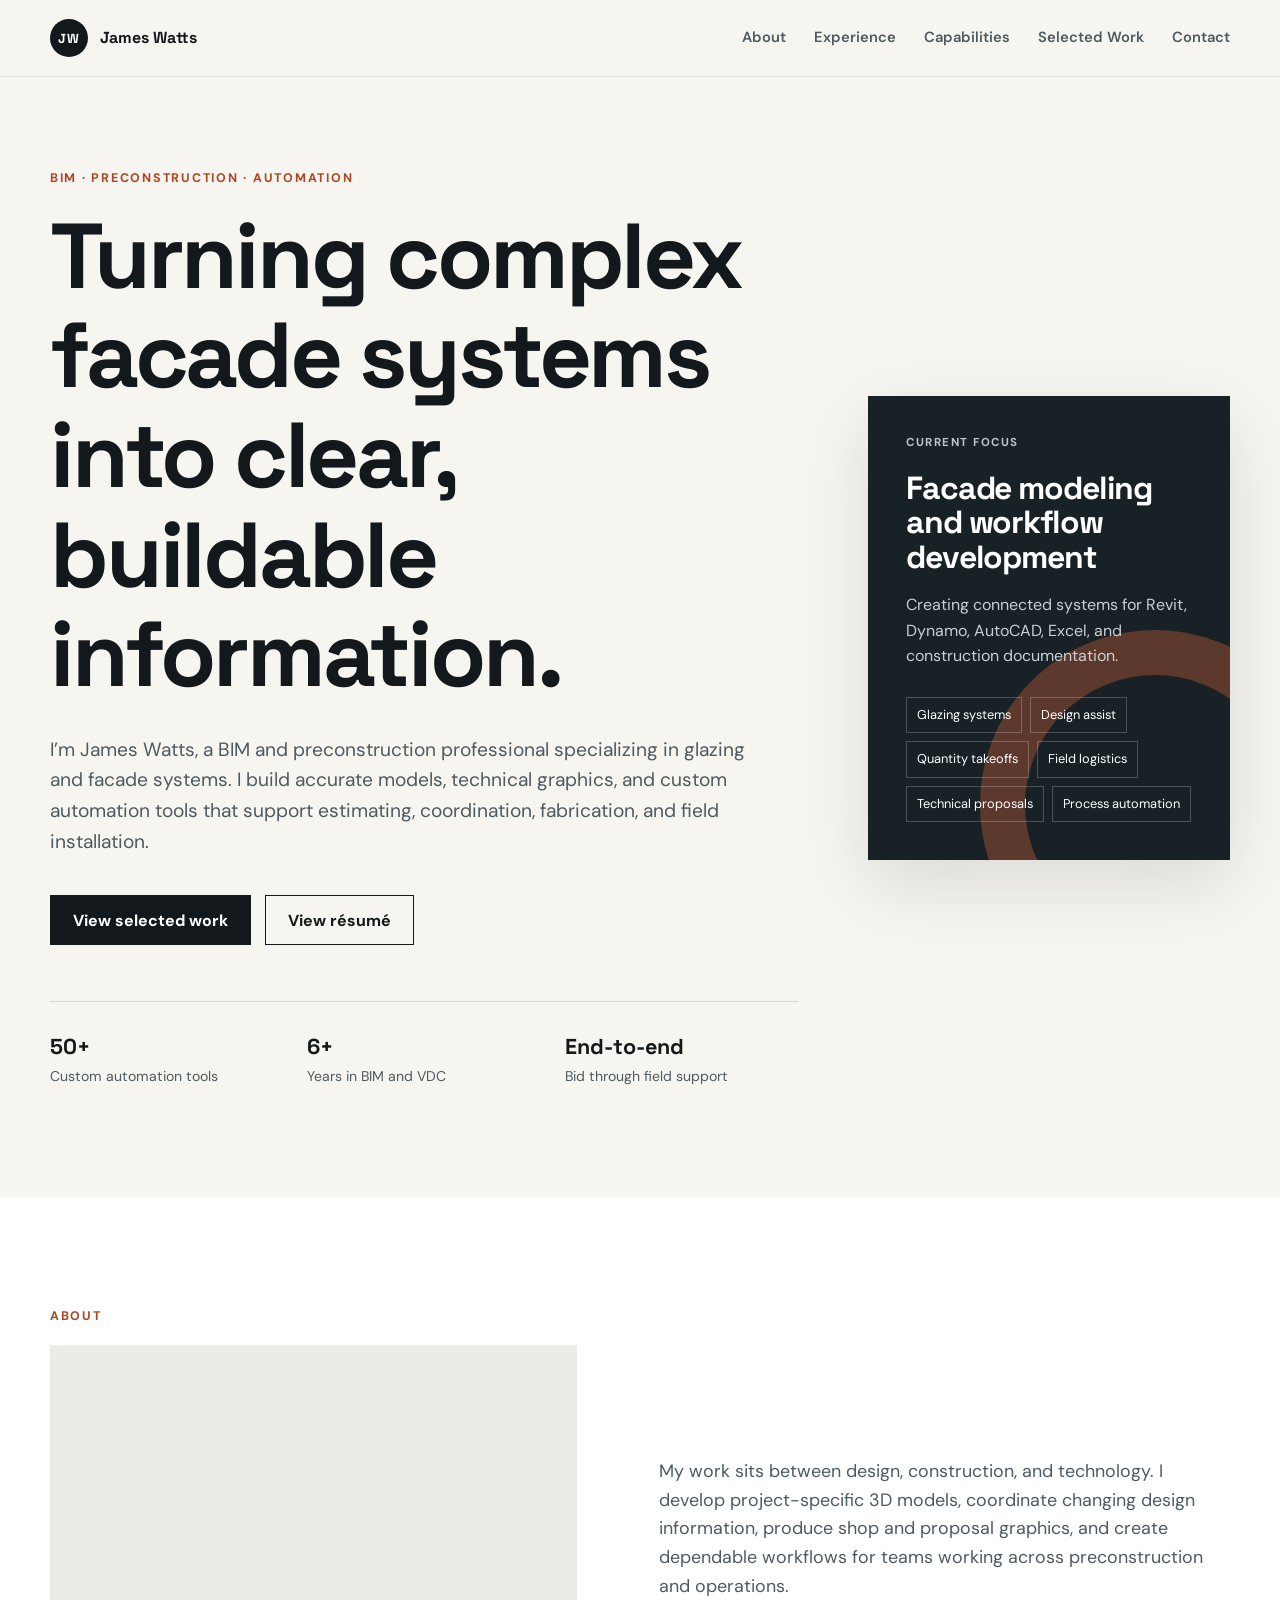
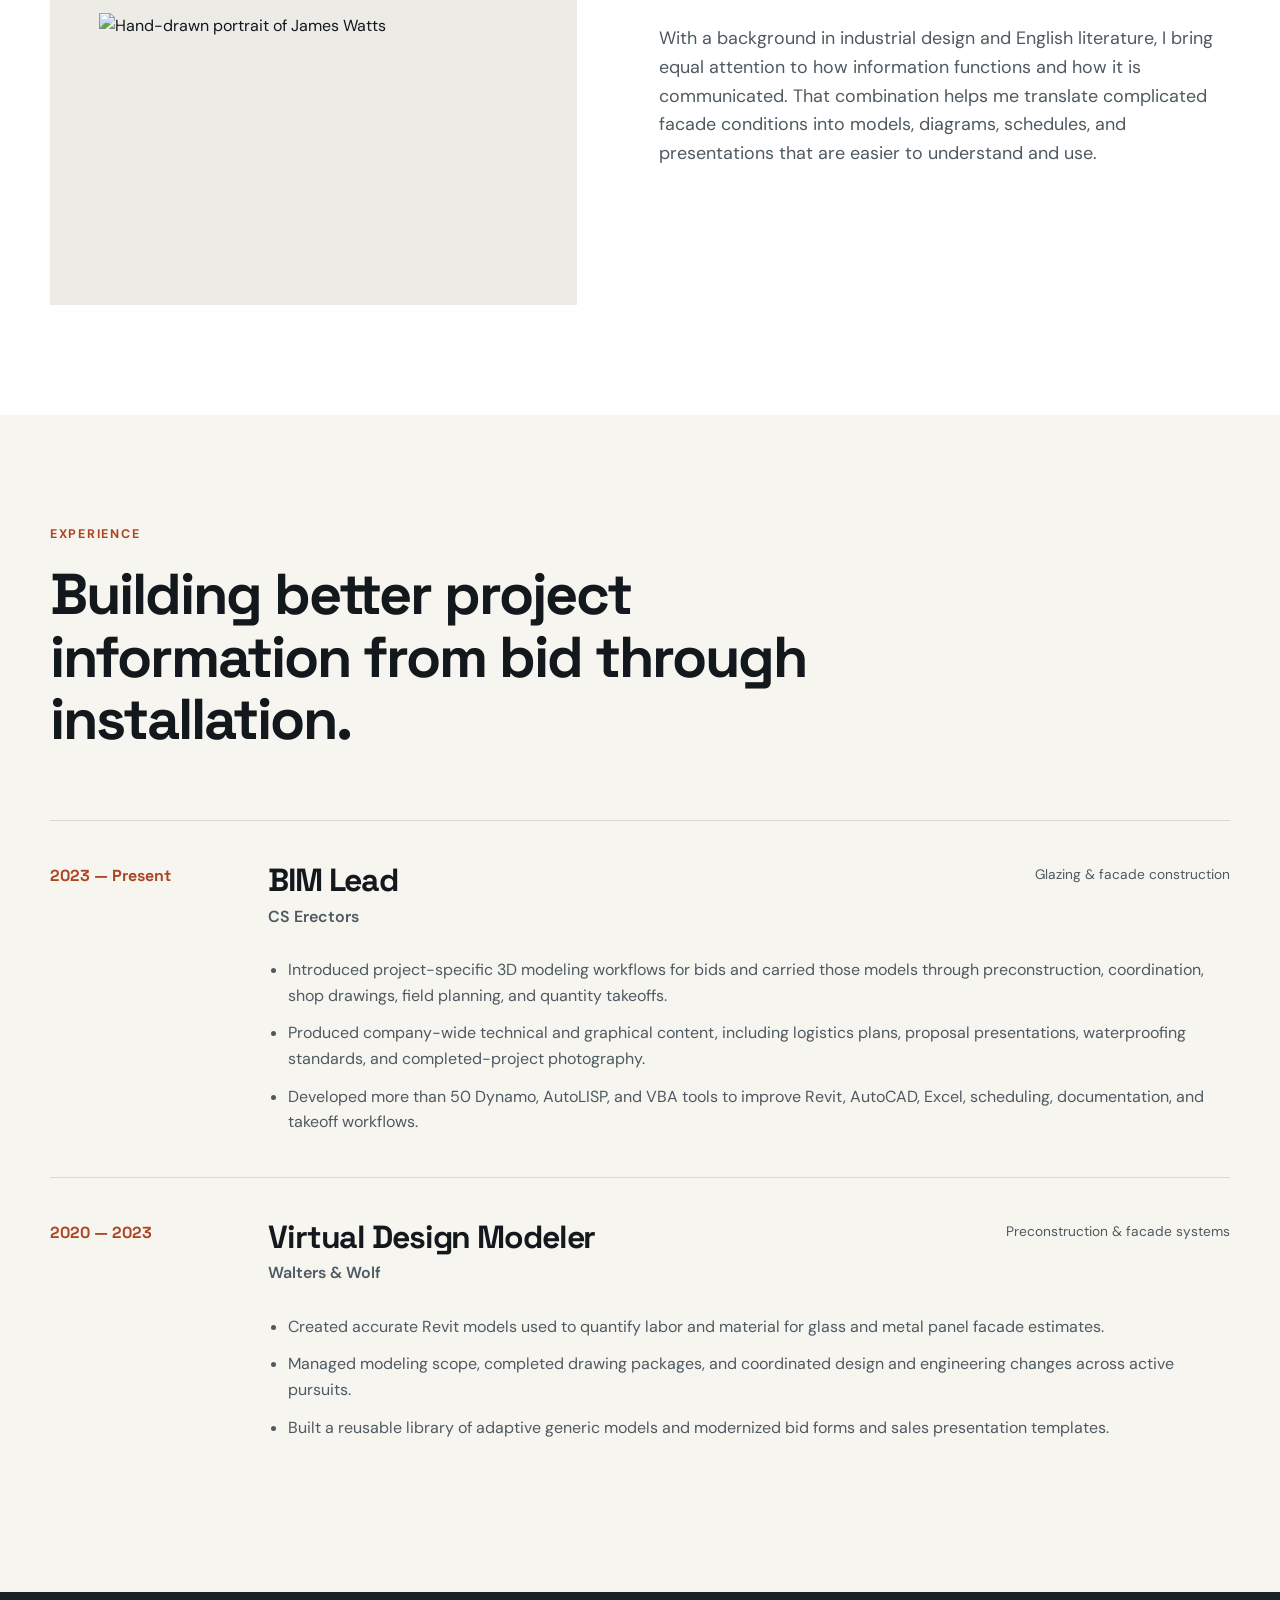
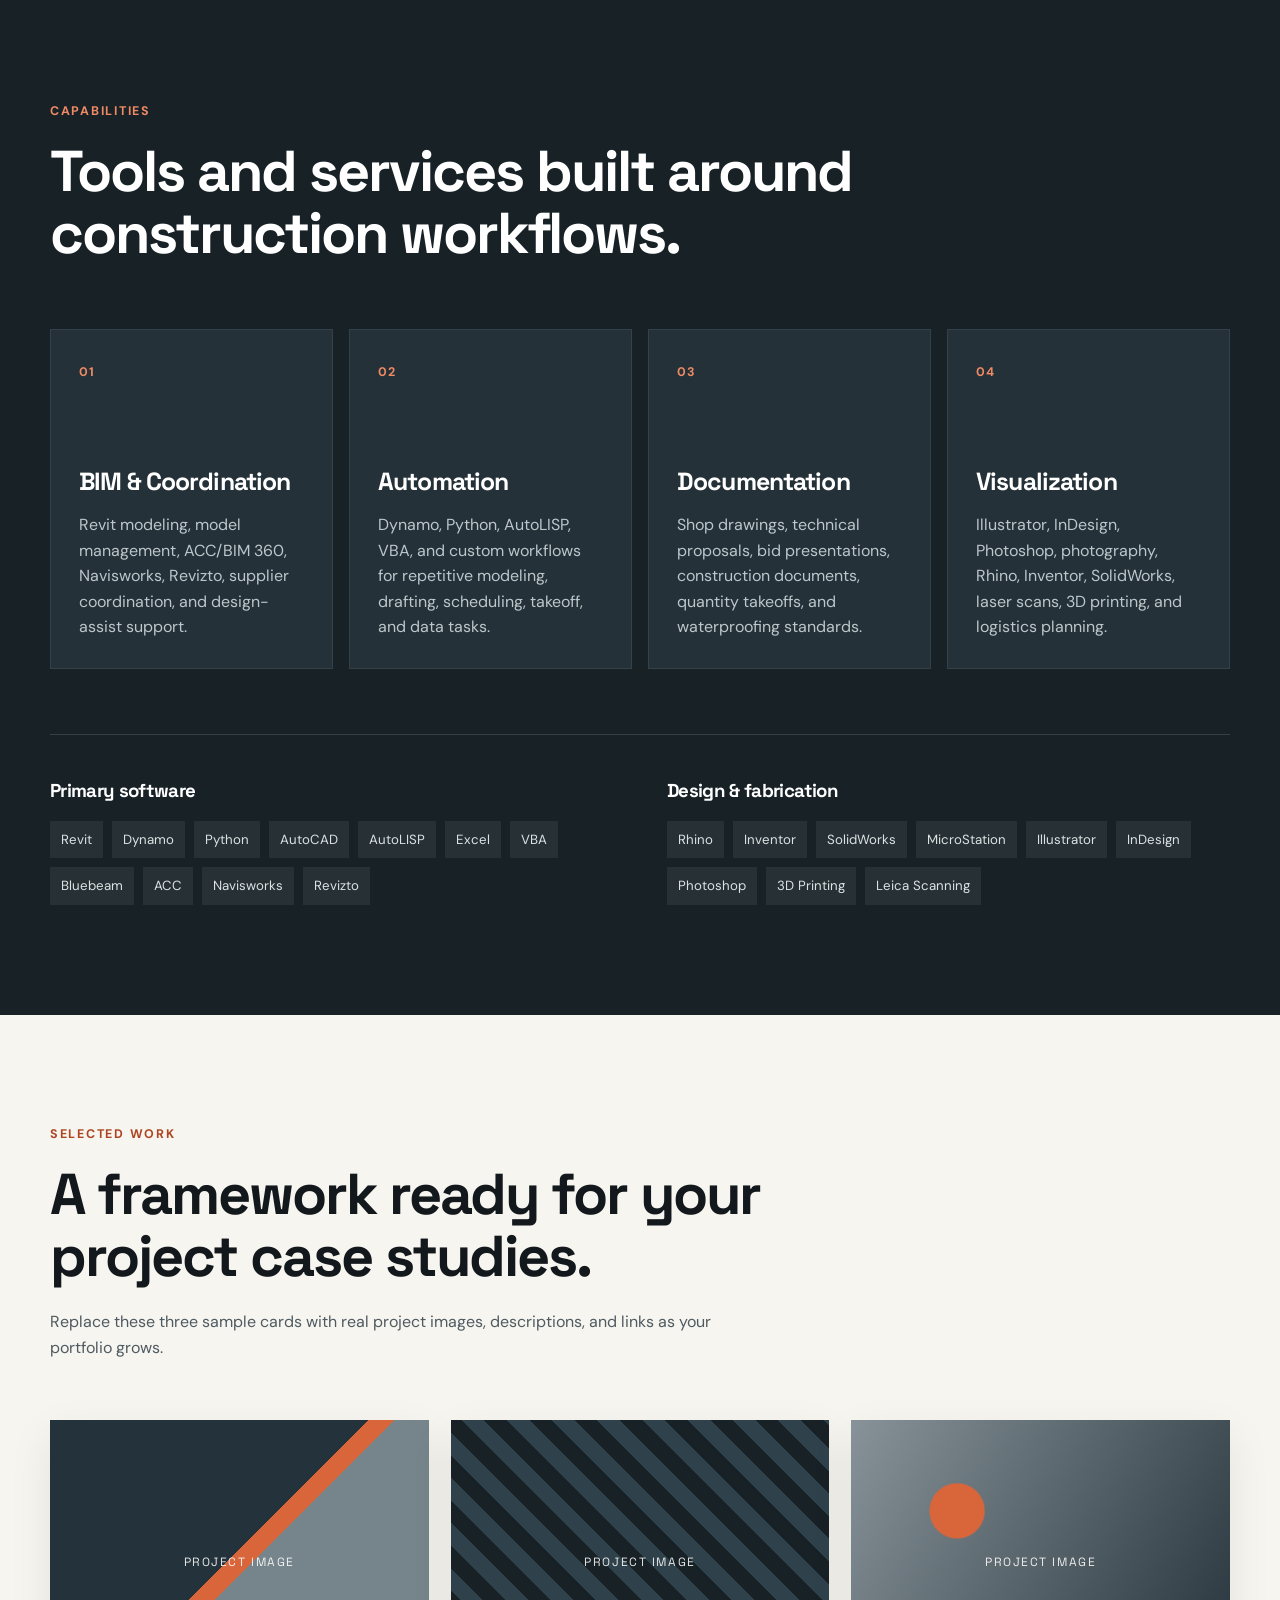
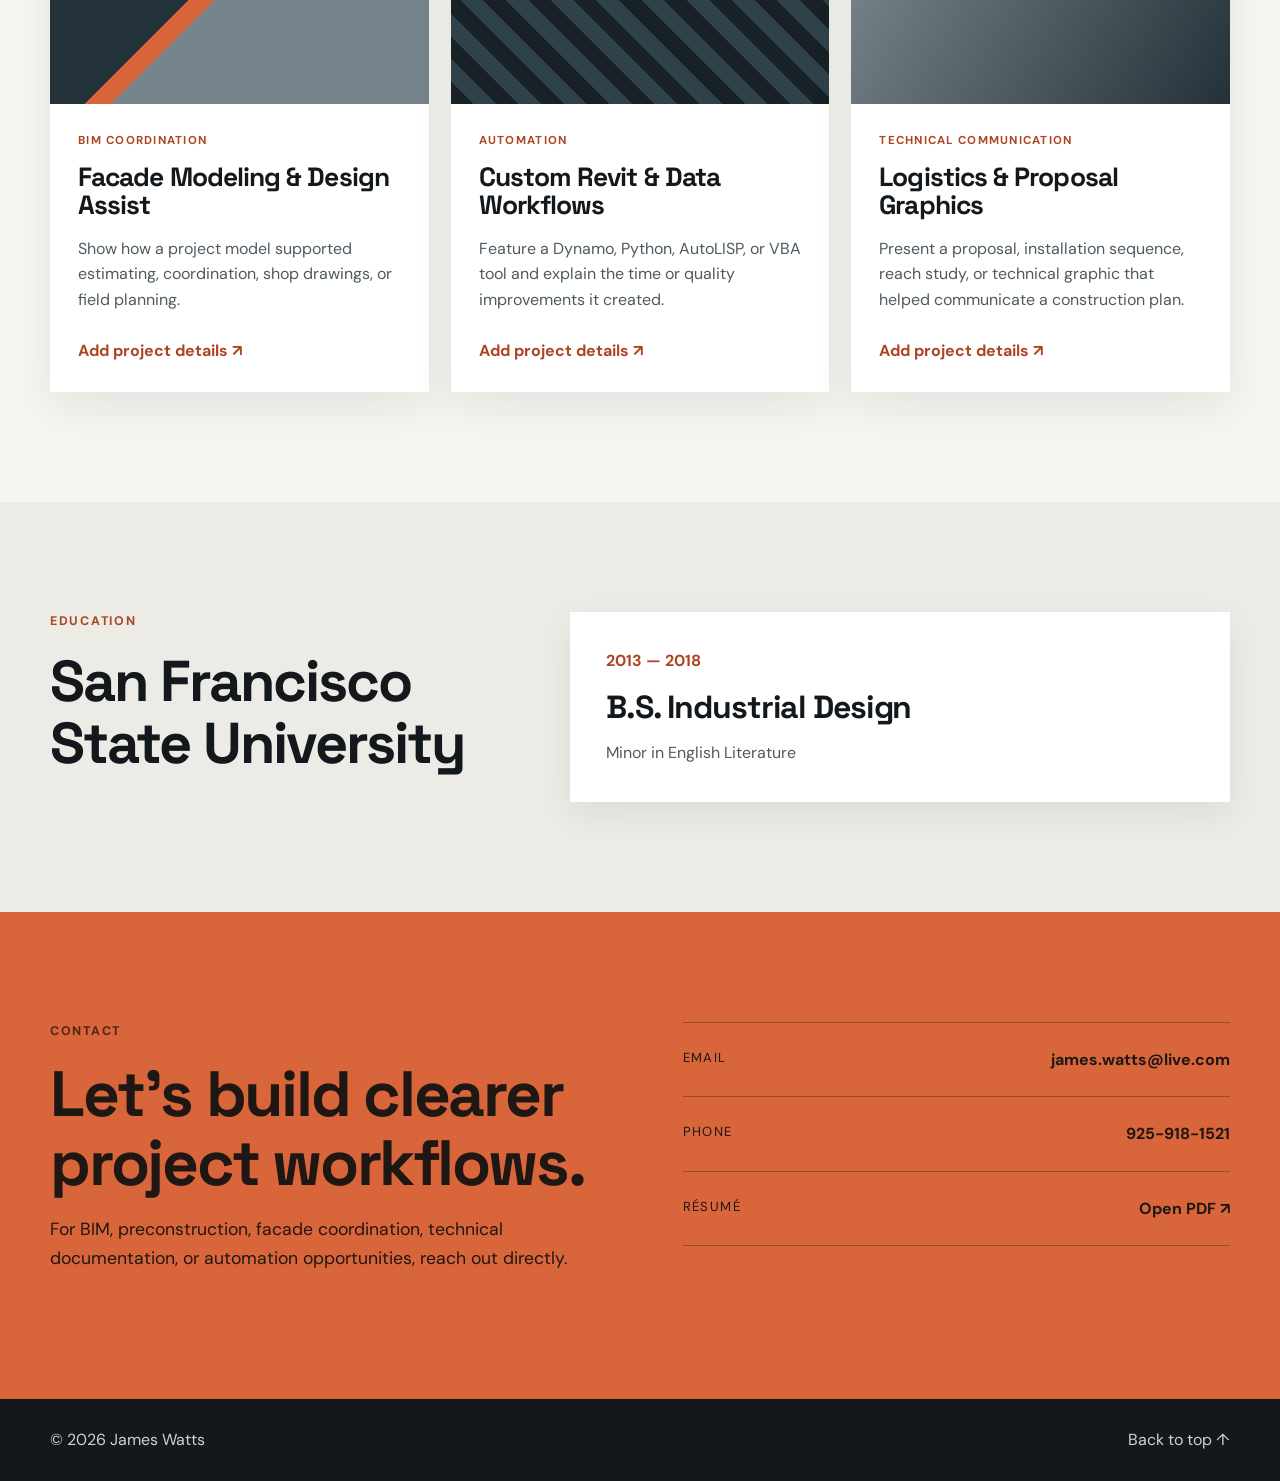
==== index.html @ bd197b10 "Add files via upload" ====
<!DOCTYPE html>
<html lang="en">
<head>
  <meta charset="UTF-8" />
  <meta name="viewport" content="width=device-width, initial-scale=1.0" />
  <meta name="description" content="James Watts — BIM and preconstruction professional specializing in glazing, facade systems, automation, and technical visualization." />
  <title>James Watts | BIM & Preconstruction Portfolio</title>
  <link rel="preconnect" href="https://fonts.googleapis.com" />
  <link rel="preconnect" href="https://fonts.gstatic.com" crossorigin />
  <link href="https://fonts.googleapis.com/css2?family=DM+Sans:wght@400;500;600;700&family=Space+Grotesk:wght@500;600;700&display=swap" rel="stylesheet" />
  <link rel="stylesheet" href="style.css" />
  <script defer src="script.js"></script>
</head>
<body>
  <a class="skip-link" href="#main-content">Skip to content</a>

  <header class="site-header" id="top">
    <div class="container nav-wrap">
      <a class="brand" href="#top" aria-label="James Watts home">
        <span class="brand-mark">JW</span>
        <span>James Watts</span>
      </a>

      <button class="menu-toggle" type="button" aria-label="Open navigation" aria-expanded="false" aria-controls="site-nav">
        <span></span><span></span><span></span>
      </button>

      <nav id="site-nav" class="site-nav" aria-label="Primary navigation">
        <a href="#about">About</a>
        <a href="#experience">Experience</a>
        <a href="#capabilities">Capabilities</a>
        <a href="#work">Selected Work</a>
        <a href="#contact">Contact</a>
      </nav>
    </div>
  </header>

  <main id="main-content">
    <section class="hero section">
      <div class="container hero-grid">
        <div class="hero-copy reveal">
          <p class="eyebrow">BIM · Preconstruction · Automation</p>
          <h1>Turning complex facade systems into clear, buildable information.</h1>
          <p class="hero-intro">
            I’m James Watts, a BIM and preconstruction professional specializing in glazing and facade systems. I build accurate models, technical graphics, and custom automation tools that support estimating, coordination, fabrication, and field installation.
          </p>
          <div class="hero-actions">
            <a class="button button-primary" href="#work">View selected work</a>
            <a class="button button-secondary" href="assets/James-Watts-Resume.pdf" target="_blank" rel="noopener">View résumé</a>
          </div>
          <ul class="hero-meta" aria-label="Professional highlights">
            <li><strong>50+</strong><span>Custom automation tools</span></li>
            <li><strong>6+</strong><span>Years in BIM and VDC</span></li>
            <li><strong>End-to-end</strong><span>Bid through field support</span></li>
          </ul>
        </div>

        <aside class="hero-panel reveal" aria-label="Professional focus">
          <div class="panel-label">Current focus</div>
          <h2>Facade modeling and workflow development</h2>
          <p>Creating connected systems for Revit, Dynamo, AutoCAD, Excel, and construction documentation.</p>
          <div class="focus-list">
            <span>Glazing systems</span>
            <span>Design assist</span>
            <span>Quantity takeoffs</span>
            <span>Field logistics</span>
            <span>Technical proposals</span>
            <span>Process automation</span>
          </div>
        </aside>
      </div>
    </section>

    <section class="section section-muted" id="about">
      <div class="container split-layout about-layout">
        <div class="section-heading about-portrait reveal">
          <p class="eyebrow">About</p>
          <div class="about-photo-shell">
            <img
              class="about-photo"
              src="assets/james photo.png"
              alt="Hand-drawn portrait of James Watts"
            />
          </div>
        </div>
        <div class="prose about-copy reveal">
          <p>
            My work sits between design, construction, and technology. I develop project-specific 3D models, coordinate changing design information, produce shop and proposal graphics, and create dependable workflows for teams working across preconstruction and operations.
          </p>
          <p>
            With a background in industrial design and English literature, I bring equal attention to how information functions and how it is communicated. That combination helps me translate complicated facade conditions into models, diagrams, schedules, and presentations that are easier to understand and use.
          </p>
        </div>
      </div>
    </section>

    <section class="section" id="experience">
      <div class="container">
        <div class="section-heading reveal">
          <p class="eyebrow">Experience</p>
          <h2>Building better project information from bid through installation.</h2>
        </div>

        <div class="timeline">
          <article class="timeline-item reveal">
            <div class="timeline-date">2023 — Present</div>
            <div class="timeline-card">
              <div class="role-heading">
                <div>
                  <h3>BIM Lead</h3>
                  <p>CS Erectors</p>
                </div>
                <span>Glazing & facade construction</span>
              </div>
              <ul>
                <li>Introduced project-specific 3D modeling workflows for bids and carried those models through preconstruction, coordination, shop drawings, field planning, and quantity takeoffs.</li>
                <li>Produced company-wide technical and graphical content, including logistics plans, proposal presentations, waterproofing standards, and completed-project photography.</li>
                <li>Developed more than 50 Dynamo, AutoLISP, and VBA tools to improve Revit, AutoCAD, Excel, scheduling, documentation, and takeoff workflows.</li>
              </ul>
            </div>
          </article>

          <article class="timeline-item reveal">
            <div class="timeline-date">2020 — 2023</div>
            <div class="timeline-card">
              <div class="role-heading">
                <div>
                  <h3>Virtual Design Modeler</h3>
                  <p>Walters & Wolf</p>
                </div>
                <span>Preconstruction & facade systems</span>
              </div>
              <ul>
                <li>Created accurate Revit models used to quantify labor and material for glass and metal panel facade estimates.</li>
                <li>Managed modeling scope, completed drawing packages, and coordinated design and engineering changes across active pursuits.</li>
                <li>Built a reusable library of adaptive generic models and modernized bid forms and sales presentation templates.</li>
              </ul>
            </div>
          </article>
        </div>
      </div>
    </section>

    <section class="section section-dark" id="capabilities">
      <div class="container">
        <div class="section-heading reveal">
          <p class="eyebrow">Capabilities</p>
          <h2>Tools and services built around construction workflows.</h2>
        </div>

        <div class="capability-grid">
          <article class="capability-card reveal">
            <span class="card-number">01</span>
            <h3>BIM & Coordination</h3>
            <p>Revit modeling, model management, ACC/BIM 360, Navisworks, Revizto, supplier coordination, and design-assist support.</p>
          </article>
          <article class="capability-card reveal">
            <span class="card-number">02</span>
            <h3>Automation</h3>
            <p>Dynamo, Python, AutoLISP, VBA, and custom workflows for repetitive modeling, drafting, scheduling, takeoff, and data tasks.</p>
          </article>
          <article class="capability-card reveal">
            <span class="card-number">03</span>
            <h3>Documentation</h3>
            <p>Shop drawings, technical proposals, bid presentations, construction documents, quantity takeoffs, and waterproofing standards.</p>
          </article>
          <article class="capability-card reveal">
            <span class="card-number">04</span>
            <h3>Visualization</h3>
            <p>Illustrator, InDesign, Photoshop, photography, Rhino, Inventor, SolidWorks, laser scans, 3D printing, and logistics planning.</p>
          </article>
        </div>

        <div class="skills-wrap reveal">
          <div>
            <h3>Primary software</h3>
            <div class="tag-list">
              <span>Revit</span><span>Dynamo</span><span>Python</span><span>AutoCAD</span><span>AutoLISP</span><span>Excel</span><span>VBA</span><span>Bluebeam</span><span>ACC</span><span>Navisworks</span><span>Revizto</span>
            </div>
          </div>
          <div>
            <h3>Design & fabrication</h3>
            <div class="tag-list">
              <span>Rhino</span><span>Inventor</span><span>SolidWorks</span><span>MicroStation</span><span>Illustrator</span><span>InDesign</span><span>Photoshop</span><span>3D Printing</span><span>Leica Scanning</span>
            </div>
          </div>
        </div>
      </div>
    </section>

    <section class="section" id="work">
      <div class="container">
        <div class="section-heading reveal">
          <p class="eyebrow">Selected work</p>
          <h2>A framework ready for your project case studies.</h2>
          <p class="section-note">Replace these three sample cards with real project images, descriptions, and links as your portfolio grows.</p>
        </div>

        <div class="project-grid">
          <article class="project-card reveal">
            <div class="project-visual visual-one" role="img" aria-label="Abstract facade coordination graphic">
              <span>Project image</span>
            </div>
            <div class="project-content">
              <p class="project-type">BIM Coordination</p>
              <h3>Facade Modeling & Design Assist</h3>
              <p>Show how a project model supported estimating, coordination, shop drawings, or field planning.</p>
              <a href="#contact">Add project details <span aria-hidden="true">↗</span></a>
            </div>
          </article>

          <article class="project-card reveal">
            <div class="project-visual visual-two" role="img" aria-label="Abstract automation workflow graphic">
              <span>Project image</span>
            </div>
            <div class="project-content">
              <p class="project-type">Automation</p>
              <h3>Custom Revit & Data Workflows</h3>
              <p>Feature a Dynamo, Python, AutoLISP, or VBA tool and explain the time or quality improvements it created.</p>
              <a href="#contact">Add project details <span aria-hidden="true">↗</span></a>
            </div>
          </article>

          <article class="project-card reveal">
            <div class="project-visual visual-three" role="img" aria-label="Abstract technical proposal graphic">
              <span>Project image</span>
            </div>
            <div class="project-content">
              <p class="project-type">Technical Communication</p>
              <h3>Logistics & Proposal Graphics</h3>
              <p>Present a proposal, installation sequence, reach study, or technical graphic that helped communicate a construction plan.</p>
              <a href="#contact">Add project details <span aria-hidden="true">↗</span></a>
            </div>
          </article>
        </div>
      </div>
    </section>

    <section class="section section-muted" id="education">
      <div class="container split-layout">
        <div class="section-heading reveal">
          <p class="eyebrow">Education</p>
          <h2>San Francisco State University</h2>
        </div>
        <div class="education-card reveal">
          <p class="education-years">2013 — 2018</p>
          <h3>B.S. Industrial Design</h3>
          <p>Minor in English Literature</p>
        </div>
      </div>
    </section>

    <section class="section contact-section" id="contact">
      <div class="container contact-grid">
        <div class="reveal">
          <p class="eyebrow">Contact</p>
          <h2>Let’s build clearer project workflows.</h2>
          <p>For BIM, preconstruction, facade coordination, technical documentation, or automation opportunities, reach out directly.</p>
        </div>
        <div class="contact-links reveal">
          <a href="mailto:james.watts@live.com">
            <span>Email</span>
            <strong>james.watts@live.com</strong>
          </a>
          <a href="tel:+19259181521">
            <span>Phone</span>
            <strong>925-918-1521</strong>
          </a>
          <a href="assets/James-Watts-Resume.pdf" target="_blank" rel="noopener">
            <span>Résumé</span>
            <strong>Open PDF ↗</strong>
          </a>
        </div>
      </div>
    </section>
  </main>

  <footer class="site-footer">
    <div class="container footer-wrap">
      <p>© <span id="year"></span> James Watts</p>
      <a href="#top">Back to top ↑</a>
    </div>
  </footer>
</body>
</html>
---- style.css ----
:root {
  --ink: #13181c;
  --ink-soft: #4e5a61;
  --paper: #f7f5f0;
  --white: #ffffff;
  --line: #d8d7d1;
  --accent: #d9653b;
  --accent-dark: #ae4522;
  --dark: #172126;
  --dark-soft: #243138;
  --max-width: 1180px;
  --shadow: 0 24px 70px rgba(19, 24, 28, 0.12);
}

* { box-sizing: border-box; }
html { scroll-behavior: smooth; }
body {
  margin: 0;
  color: var(--ink);
  background: var(--paper);
  font-family: "DM Sans", sans-serif;
  line-height: 1.6;
  -webkit-font-smoothing: antialiased;
}

body.menu-open { overflow: hidden; }
a { color: inherit; }
img { max-width: 100%; display: block; }

.skip-link {
  position: fixed;
  top: 12px;
  left: 12px;
  z-index: 1000;
  transform: translateY(-160%);
  padding: 10px 14px;
  background: var(--ink);
  color: var(--white);
}
.skip-link:focus { transform: translateY(0); }

.container {
  width: min(calc(100% - 40px), var(--max-width));
  margin-inline: auto;
}

.section { padding: 110px 0; }
.section-muted { background: #ecebe6; }
.section-dark { background: var(--dark); color: var(--white); }

.site-header {
  position: sticky;
  top: 0;
  z-index: 100;
  background: rgba(247, 245, 240, 0.88);
  backdrop-filter: blur(16px);
  border-bottom: 1px solid rgba(19, 24, 28, 0.08);
}
.nav-wrap {
  min-height: 76px;
  display: flex;
  align-items: center;
  justify-content: space-between;
  gap: 30px;
}
.brand {
  display: inline-flex;
  align-items: center;
  gap: 12px;
  text-decoration: none;
  font-family: "Space Grotesk", sans-serif;
  font-weight: 700;
}
.brand-mark {
  display: grid;
  place-items: center;
  width: 38px;
  height: 38px;
  border-radius: 50%;
  background: var(--ink);
  color: var(--white);
  font-size: 0.82rem;
  letter-spacing: 0.06em;
}
.site-nav { display: flex; gap: 28px; align-items: center; }
.site-nav a {
  text-decoration: none;
  font-size: 0.92rem;
  font-weight: 600;
  color: var(--ink-soft);
}
.site-nav a:hover, .site-nav a:focus-visible { color: var(--accent-dark); }
.menu-toggle { display: none; }

.hero { padding-top: 92px; }
.hero-grid {
  display: grid;
  grid-template-columns: minmax(0, 1.55fr) minmax(300px, 0.75fr);
  gap: 70px;
  align-items: center;
}
.eyebrow {
  margin: 0 0 18px;
  color: var(--accent-dark);
  text-transform: uppercase;
  letter-spacing: 0.14em;
  font-size: 0.78rem;
  font-weight: 700;
}
h1, h2, h3 {
  font-family: "Space Grotesk", sans-serif;
  line-height: 1.08;
  letter-spacing: -0.035em;
}
h1 {
  max-width: 840px;
  margin: 0;
  font-size: clamp(3.2rem, 7.2vw, 7.2rem);
}
.hero-intro {
  max-width: 730px;
  margin: 30px 0 0;
  color: var(--ink-soft);
  font-size: clamp(1.05rem, 1.5vw, 1.28rem);
}
.hero-actions { display: flex; flex-wrap: wrap; gap: 14px; margin-top: 38px; }
.button {
  display: inline-flex;
  justify-content: center;
  align-items: center;
  min-height: 50px;
  padding: 0 22px;
  border: 1px solid var(--ink);
  text-decoration: none;
  font-weight: 700;
  transition: transform 180ms ease, background 180ms ease, color 180ms ease;
}
.button:hover { transform: translateY(-2px); }
.button-primary { background: var(--ink); color: var(--white); }
.button-secondary { background: transparent; }

.hero-meta {
  display: grid;
  grid-template-columns: repeat(3, 1fr);
  gap: 24px;
  margin: 56px 0 0;
  padding: 28px 0 0;
  border-top: 1px solid var(--line);
  list-style: none;
}
.hero-meta li { display: flex; flex-direction: column; }
.hero-meta strong { font-family: "Space Grotesk", sans-serif; font-size: 1.35rem; }
.hero-meta span { color: var(--ink-soft); font-size: 0.88rem; }

.hero-panel {
  position: relative;
  overflow: hidden;
  padding: 38px;
  background: var(--dark);
  color: var(--white);
  box-shadow: var(--shadow);
}
.hero-panel::after {
  content: "";
  position: absolute;
  width: 260px;
  height: 260px;
  right: -100px;
  bottom: -120px;
  border: 45px solid rgba(217, 101, 59, 0.36);
  border-radius: 50%;
}
.panel-label {
  position: relative;
  z-index: 1;
  color: #bdc5c9;
  text-transform: uppercase;
  letter-spacing: 0.13em;
  font-size: 0.72rem;
  font-weight: 700;
}
.hero-panel h2 { position: relative; z-index: 1; margin: 18px 0; font-size: 2rem; }
.hero-panel p { position: relative; z-index: 1; color: #c9d0d3; }
.focus-list { position: relative; z-index: 1; display: flex; flex-wrap: wrap; gap: 8px; margin-top: 28px; }
.focus-list span { padding: 7px 10px; border: 1px solid rgba(255,255,255,0.22); font-size: 0.8rem; }

.split-layout {
  display: grid;
  grid-template-columns: minmax(260px, 0.8fr) minmax(0, 1.2fr);
  gap: 80px;
}




#about.section-muted {
  background: var(--white);
}
.about-layout {
  grid-template-columns: minmax(320px, 0.96fr) minmax(0, 1.04fr);
  gap: 82px;
  align-items: center;
}
.about-portrait {
  display: flex;
  flex-direction: column;
}
.about-photo-shell {
  display: flex;
  align-items: center;
  justify-content: center;
  min-height: 560px;
  padding: 32px;
  background: #ecebe6;
}
.about-photo {
  width: min(100%, 430px);
  height: auto;
  background: transparent;
}
.about-copy {
  align-self: center;
  margin-top: 36px;
}

.section-heading h2 {
  max-width: 850px;
  margin: 0;
  font-size: clamp(2.35rem, 4.5vw, 4.5rem);
}
.section-note { max-width: 720px; margin: 22px 0 0; color: var(--ink-soft); }
.prose { max-width: 760px; }
.prose p { margin: 0 0 24px; color: var(--ink-soft); font-size: 1.12rem; }

.timeline { margin-top: 70px; }
.timeline-item {
  display: grid;
  grid-template-columns: 180px minmax(0, 1fr);
  gap: 38px;
  padding: 42px 0;
  border-top: 1px solid var(--line);
}
.timeline-date { font-family: "Space Grotesk", sans-serif; font-weight: 700; color: var(--accent-dark); }
.timeline-card h3 { margin: 0; font-size: 2rem; }
.role-heading {
  display: flex;
  align-items: flex-start;
  justify-content: space-between;
  gap: 30px;
}
.role-heading p { margin: 6px 0 0; color: var(--ink-soft); font-weight: 600; }
.role-heading > span { color: var(--ink-soft); font-size: 0.86rem; text-align: right; }
.timeline-card ul { margin: 28px 0 0; padding-left: 20px; color: var(--ink-soft); }
.timeline-card li + li { margin-top: 12px; }

.section-dark .eyebrow { color: #ef8a65; }
.capability-grid {
  display: grid;
  grid-template-columns: repeat(4, 1fr);
  gap: 16px;
  margin-top: 64px;
}
.capability-card {
  min-height: 320px;
  padding: 28px;
  background: var(--dark-soft);
  border: 1px solid rgba(255,255,255,0.08);
}
.card-number { color: #ef8a65; font-size: 0.78rem; font-weight: 700; letter-spacing: 0.12em; }
.capability-card h3 { margin: 86px 0 16px; font-size: 1.55rem; }
.capability-card p { margin: 0; color: #bdc7cb; }
.skills-wrap {
  display: grid;
  grid-template-columns: 1fr 1fr;
  gap: 54px;
  margin-top: 65px;
  padding-top: 46px;
  border-top: 1px solid rgba(255,255,255,0.14);
}
.skills-wrap h3 { margin: 0 0 20px; }
.tag-list { display: flex; flex-wrap: wrap; gap: 9px; }
.tag-list span { padding: 8px 11px; background: rgba(255,255,255,0.07); color: #dce2e4; font-size: 0.83rem; }

.project-grid {
  display: grid;
  grid-template-columns: repeat(3, 1fr);
  gap: 22px;
  margin-top: 60px;
}
.project-card { background: var(--white); box-shadow: 0 16px 42px rgba(19,24,28,0.08); }
.project-visual {
  display: grid;
  place-items: center;
  aspect-ratio: 4 / 3;
  overflow: hidden;
  color: rgba(255,255,255,0.88);
  font-family: "Space Grotesk", sans-serif;
  text-transform: uppercase;
  letter-spacing: 0.13em;
  font-size: 0.75rem;
}
.visual-one { background: linear-gradient(135deg, #24333b 0 48%, #d9653b 48% 52%, #76858b 52%); }
.visual-two { background: repeating-linear-gradient(45deg, #172126 0 16px, #2f414a 16px 32px); }
.visual-three { background: radial-gradient(circle at 28% 32%, #d9653b 0 8%, transparent 8.5%), linear-gradient(120deg, #879399, #243138); }
.project-content { padding: 28px; }
.project-type { margin: 0 0 12px; color: var(--accent-dark); text-transform: uppercase; letter-spacing: 0.11em; font-size: 0.72rem; font-weight: 700; }
.project-content h3 { margin: 0; font-size: 1.65rem; }
.project-content > p:not(.project-type) { color: var(--ink-soft); }
.project-content a { display: inline-block; margin-top: 10px; color: var(--accent-dark); font-weight: 700; text-decoration: none; }

.education-card { padding: 36px; background: var(--white); box-shadow: 0 12px 34px rgba(19,24,28,0.07); }
.education-years { margin-top: 0; color: var(--accent-dark); font-weight: 700; }
.education-card h3 { margin: 0; font-size: 2rem; }
.education-card p:last-child { margin-bottom: 0; color: var(--ink-soft); }

.contact-section { background: var(--accent); color: #1f1714; }
.contact-section .eyebrow { color: #512517; }
.contact-grid { display: grid; grid-template-columns: 1fr 1fr; gap: 85px; align-items: start; }
.contact-grid h2 { margin: 0; font-size: clamp(2.5rem, 5vw, 5rem); }
.contact-grid > div:first-child > p:last-child { max-width: 560px; font-size: 1.1rem; }
.contact-links { border-top: 1px solid rgba(31,23,20,0.35); }
.contact-links a {
  display: flex;
  justify-content: space-between;
  gap: 30px;
  padding: 24px 0;
  border-bottom: 1px solid rgba(31,23,20,0.35);
  text-decoration: none;
}
.contact-links span { font-size: 0.82rem; text-transform: uppercase; letter-spacing: 0.11em; }
.contact-links strong { text-align: right; }

.site-footer { padding: 28px 0; background: var(--ink); color: #cbd2d5; }
.footer-wrap { display: flex; justify-content: space-between; gap: 30px; }
.footer-wrap p { margin: 0; }
.footer-wrap a { text-decoration: none; }

.reveal { opacity: 0; transform: translateY(24px); transition: opacity 700ms ease, transform 700ms ease; }
.reveal.is-visible { opacity: 1; transform: translateY(0); }

@media (prefers-reduced-motion: reduce) {
  html { scroll-behavior: auto; }
  .reveal { opacity: 1; transform: none; transition: none; }
  .button { transition: none; }
}

@media (max-width: 980px) {
  .section { padding: 84px 0; }
  .hero-grid, .split-layout, .contact-grid { grid-template-columns: 1fr; gap: 50px; }
  .about-layout { align-items: start; }
  .about-photo-shell { min-height: auto; padding: 24px; }
  .about-photo { width: min(100%, 380px); }
  .about-copy { margin-top: 0; }
  .hero-panel { max-width: 650px; }
  .capability-grid { grid-template-columns: 1fr 1fr; }
  .project-grid { grid-template-columns: 1fr 1fr; }
  .timeline-item { grid-template-columns: 135px 1fr; }
}

@media (max-width: 760px) {
  .container { width: min(calc(100% - 28px), var(--max-width)); }
  .menu-toggle {
    display: inline-flex;
    width: 44px;
    height: 44px;
    padding: 10px;
    flex-direction: column;
    justify-content: center;
    gap: 5px;
    border: 0;
    background: transparent;
  }
  .menu-toggle span { width: 100%; height: 2px; background: var(--ink); }
  .site-nav {
    position: fixed;
    inset: 76px 0 auto 0;
    display: none;
    flex-direction: column;
    align-items: flex-start;
    padding: 30px 20px 38px;
    background: var(--paper);
    border-bottom: 1px solid var(--line);
  }
  .site-nav.is-open { display: flex; }
  .site-nav a { font-size: 1.15rem; }
  .hero { padding-top: 65px; }
  h1 { font-size: clamp(3.05rem, 15vw, 5rem); }
  .hero-meta { grid-template-columns: 1fr; }
  .timeline-item { grid-template-columns: 1fr; gap: 14px; }
  .role-heading { flex-direction: column; }
  .role-heading > span { text-align: left; }
  .capability-grid, .skills-wrap, .project-grid { grid-template-columns: 1fr; }
  .capability-card { min-height: 270px; }
  .about-photo-shell { padding: 18px; }
  .about-photo { width: min(100%, 320px); }
  .capability-card h3 { margin-top: 58px; }
  .contact-links a { flex-direction: column; gap: 5px; }
  .contact-links strong { text-align: left; }
  .footer-wrap { flex-direction: column; gap: 8px; }
}
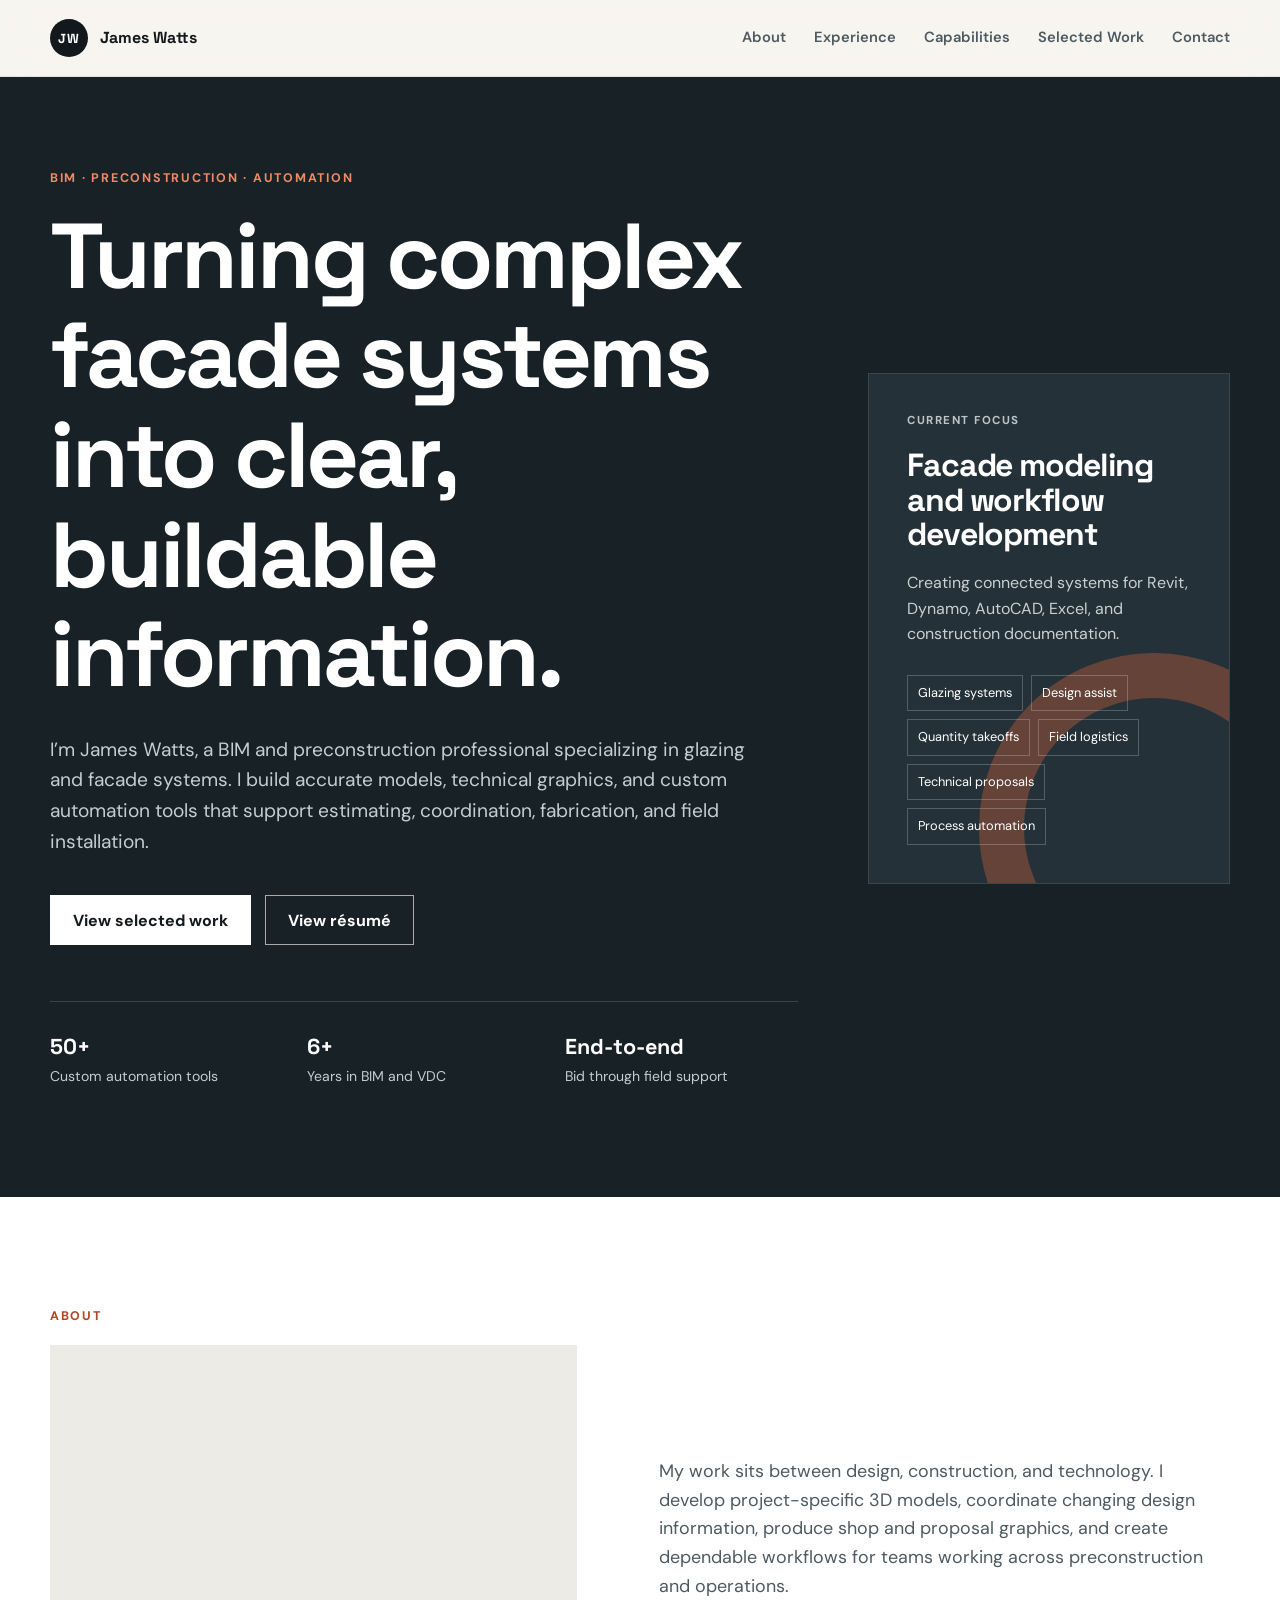
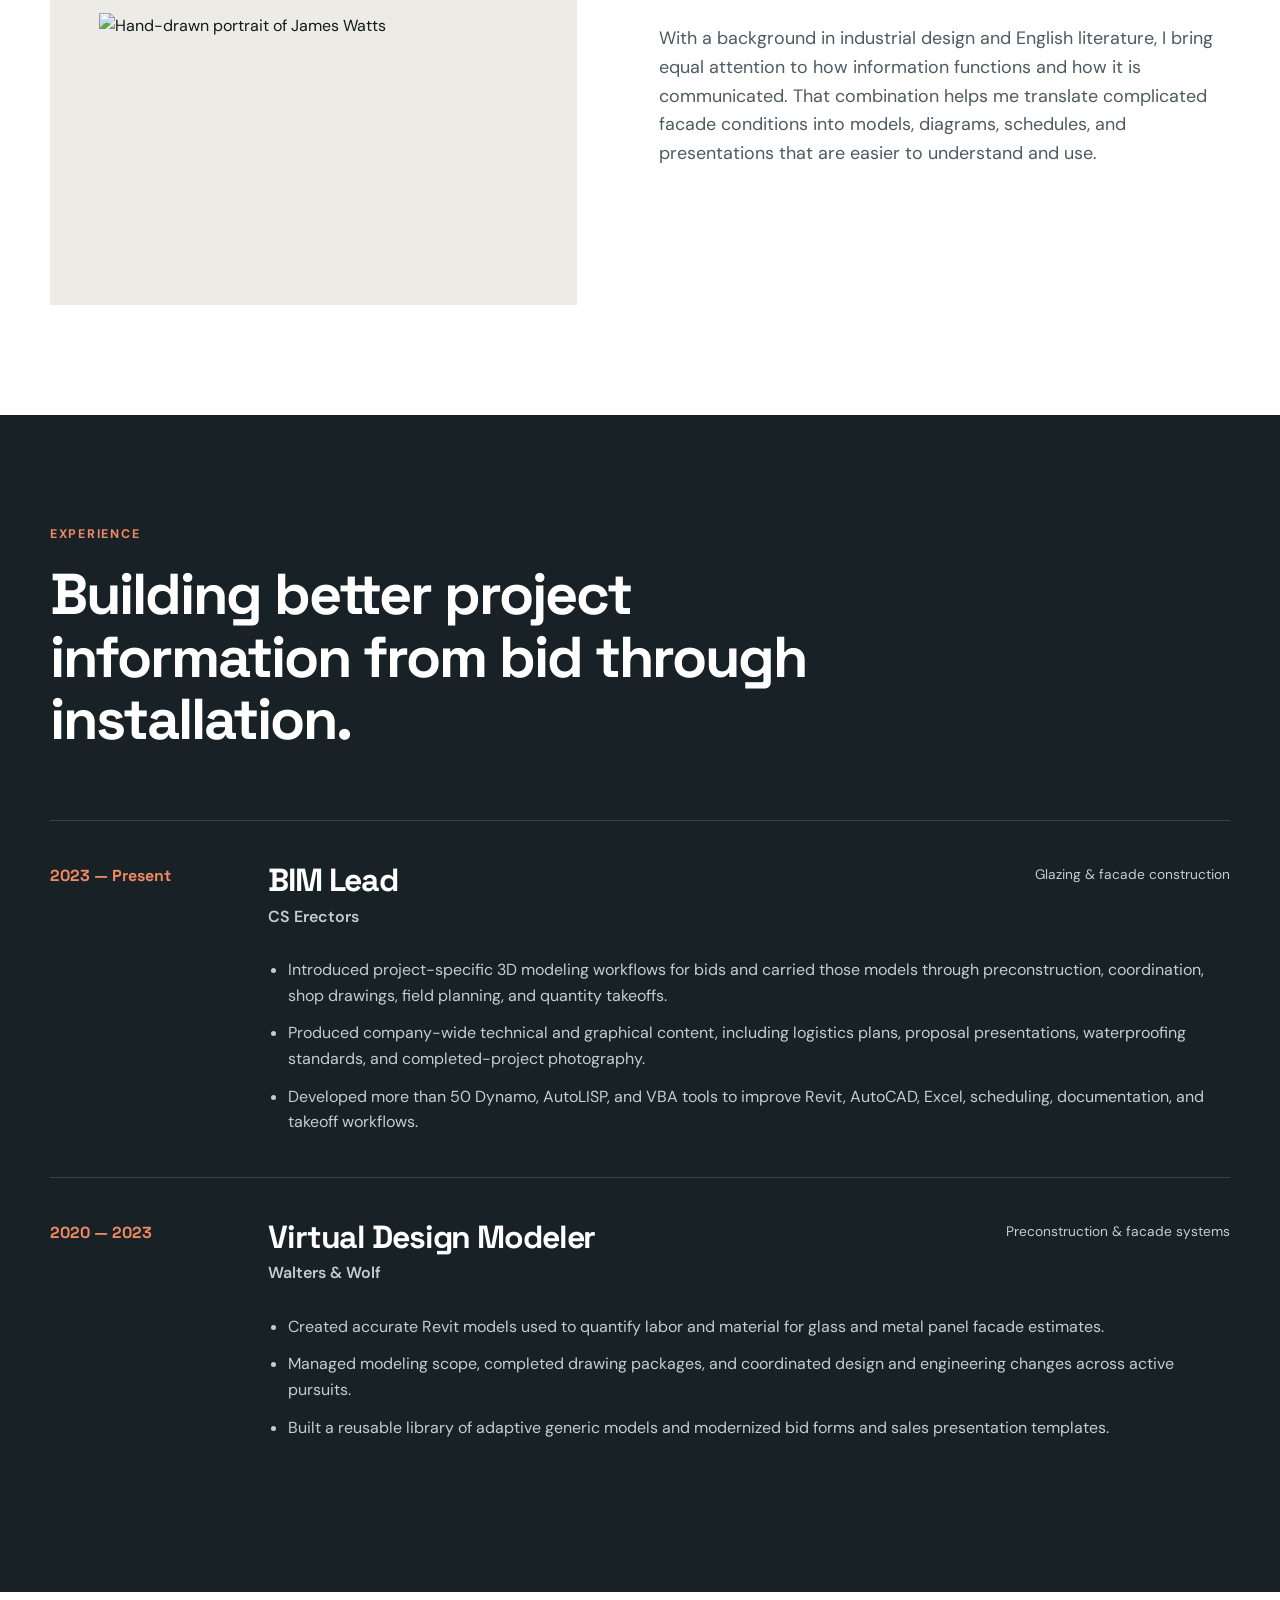
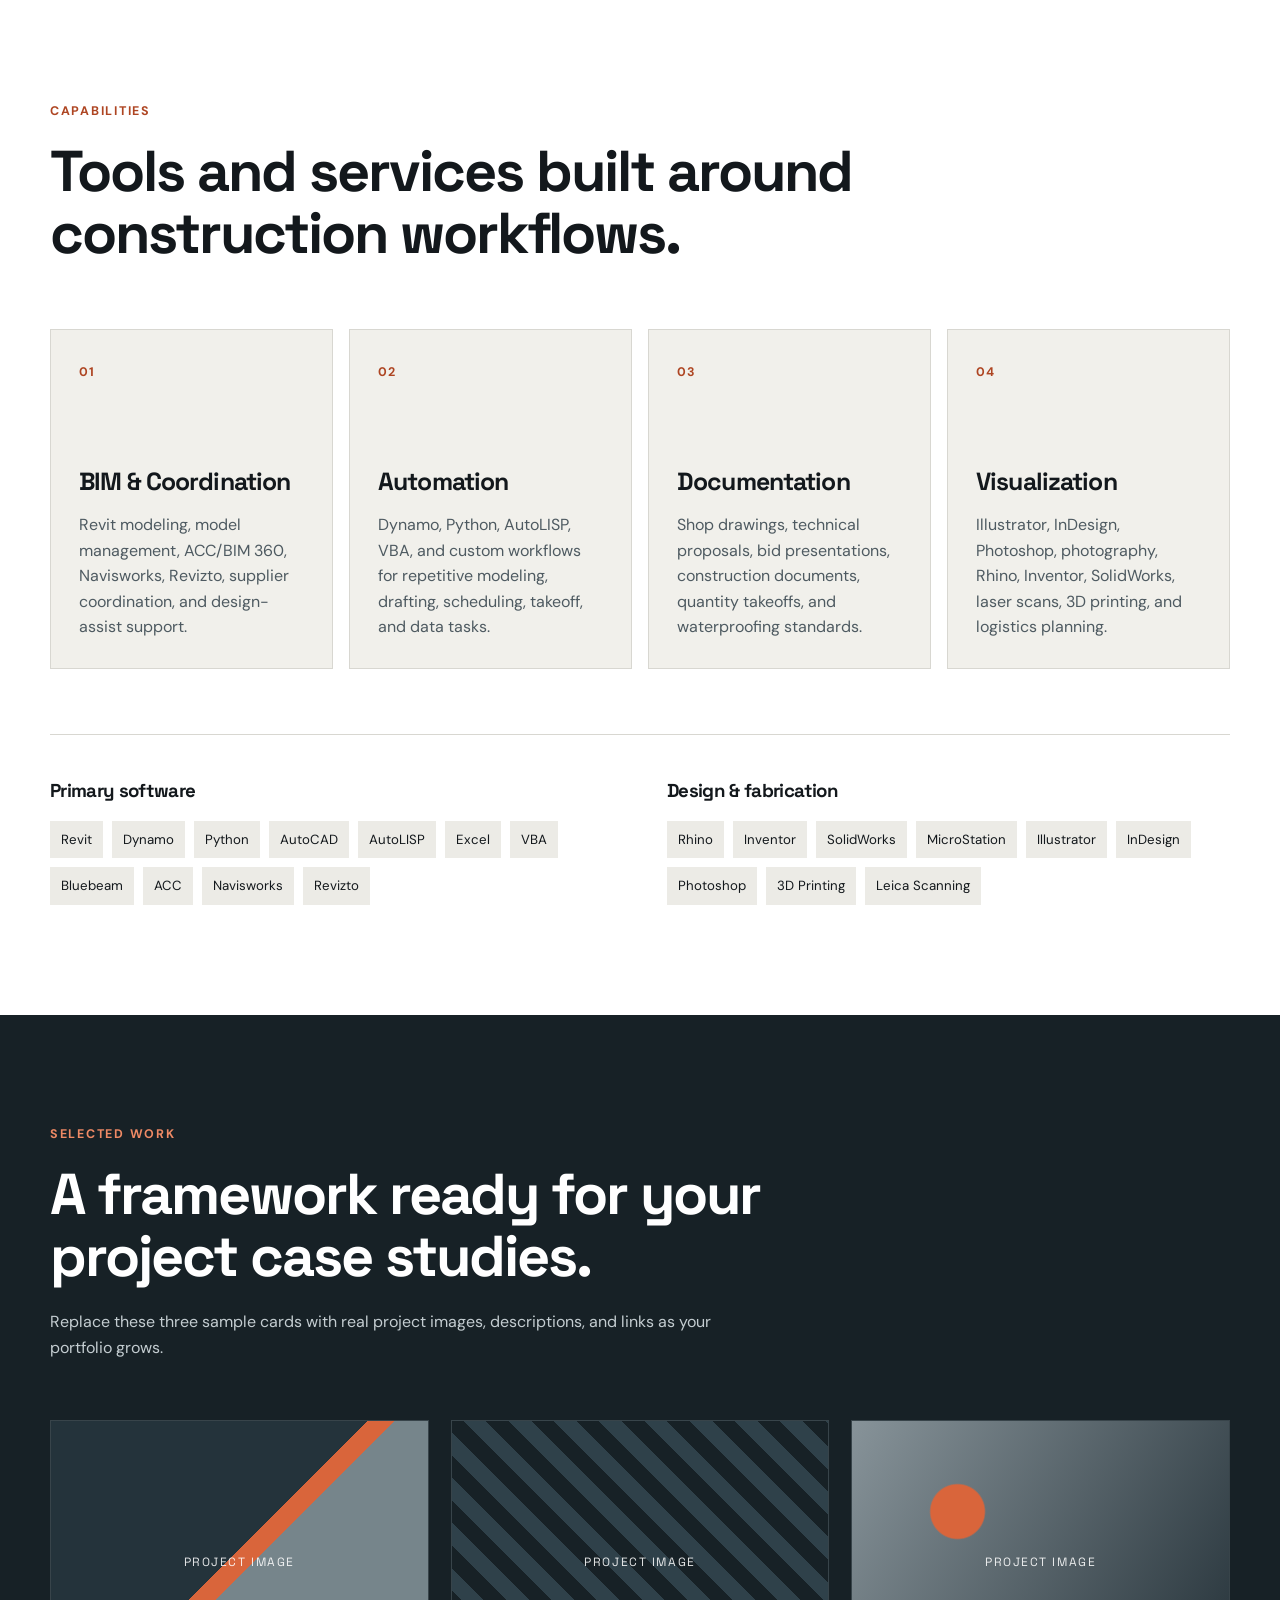
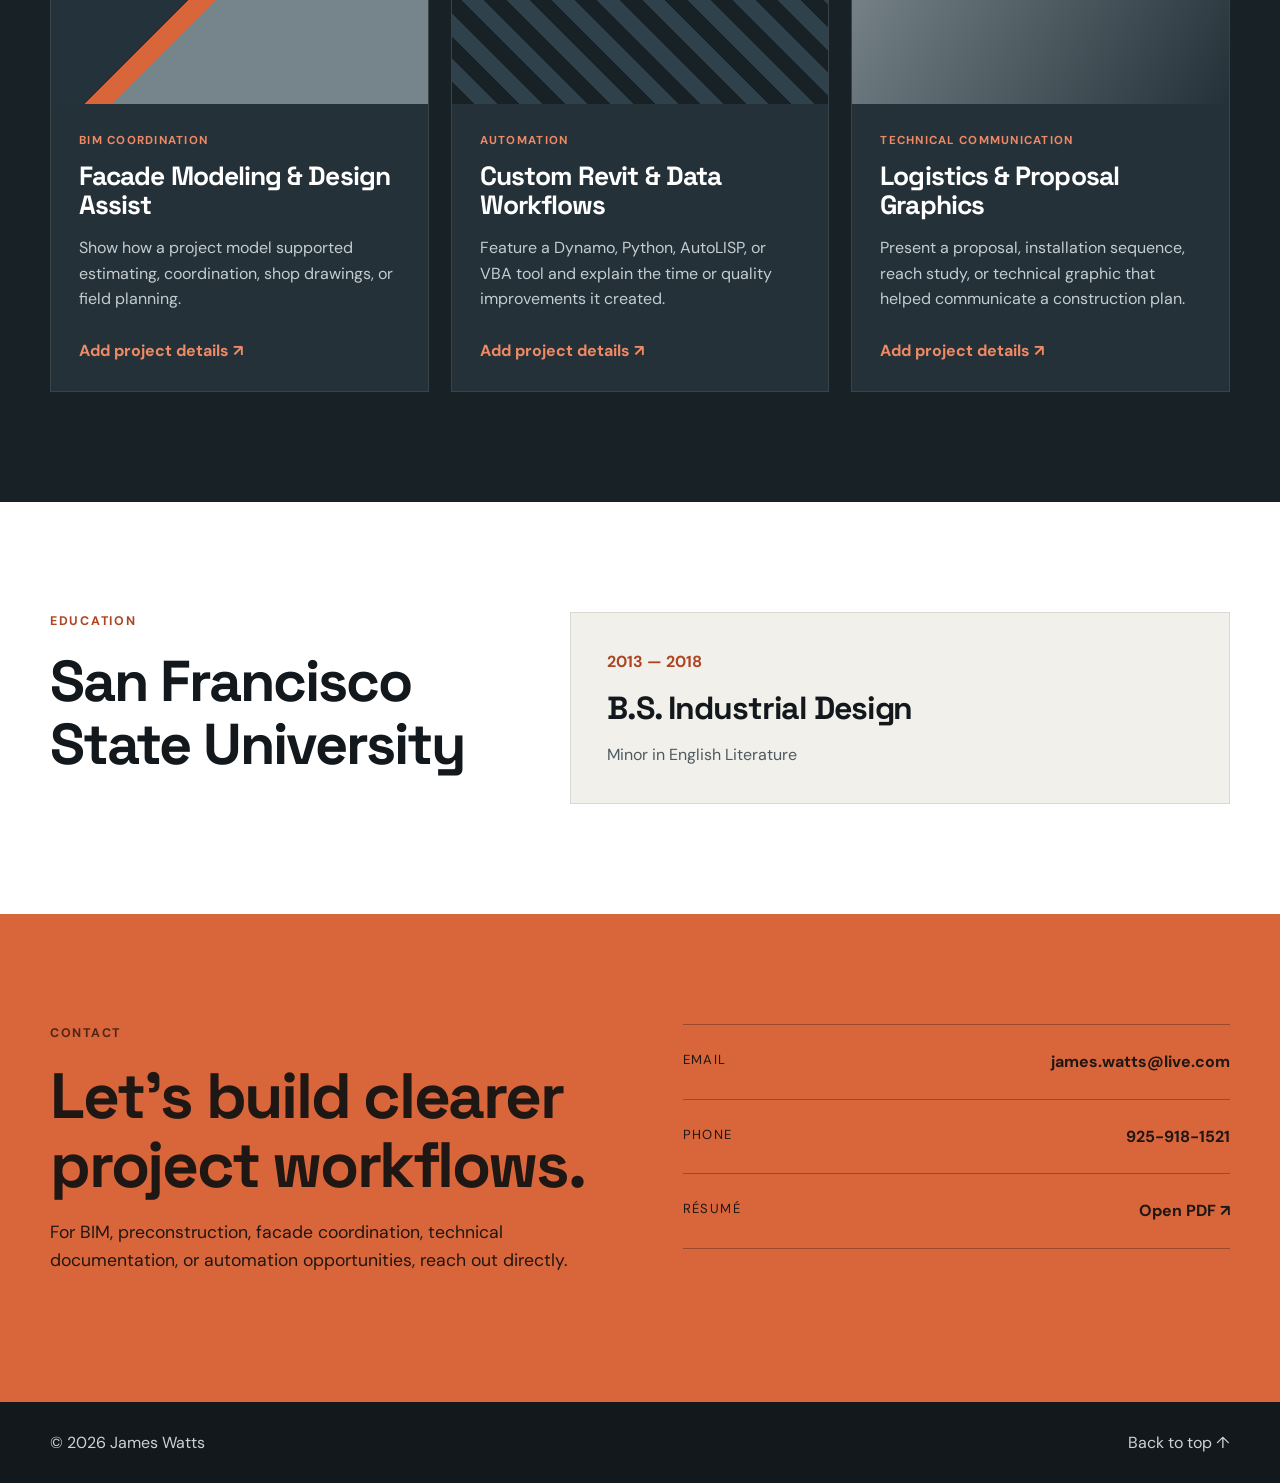
==== commit 2f177e33: "Add files via upload" ====
--- a/index.html
+++ b/index.html
@@ -36,7 +36,7 @@
   </header>
 
   <main id="main-content">
-    <section class="hero section">
+    <section class="hero section section-dark">
       <div class="container hero-grid">
         <div class="hero-copy reveal">
           <p class="eyebrow">BIM · Preconstruction · Automation</p>
@@ -71,7 +71,7 @@
       </div>
     </section>
 
-    <section class="section section-muted" id="about">
+    <section class="section section-light" id="about">
       <div class="container split-layout about-layout">
         <div class="section-heading about-portrait reveal">
           <p class="eyebrow">About</p>
@@ -94,7 +94,7 @@
       </div>
     </section>
 
-    <section class="section" id="experience">
+    <section class="section section-dark" id="experience">
       <div class="container">
         <div class="section-heading reveal">
           <p class="eyebrow">Experience</p>
@@ -141,7 +141,7 @@
       </div>
     </section>
 
-    <section class="section section-dark" id="capabilities">
+    <section class="section section-light" id="capabilities">
       <div class="container">
         <div class="section-heading reveal">
           <p class="eyebrow">Capabilities</p>
@@ -188,7 +188,7 @@
       </div>
     </section>
 
-    <section class="section" id="work">
+    <section class="section section-dark" id="work">
       <div class="container">
         <div class="section-heading reveal">
           <p class="eyebrow">Selected work</p>
@@ -236,7 +236,7 @@
       </div>
     </section>
 
-    <section class="section section-muted" id="education">
+    <section class="section section-light" id="education">
       <div class="container split-layout">
         <div class="section-heading reveal">
           <p class="eyebrow">Education</p>
--- a/style.css
+++ b/style.css
@@ -193,7 +193,7 @@
 
 
 
-#about.section-muted {
+#about.section-light {
   background: var(--white);
 }
 .about-layout {
@@ -337,6 +337,114 @@
 
 .reveal { opacity: 0; transform: translateY(24px); transition: opacity 700ms ease, transform 700ms ease; }
 .reveal.is-visible { opacity: 1; transform: translateY(0); }
+
+
+
+/* Alternating page-section theme */
+.section-light {
+  background: var(--white);
+  color: var(--ink);
+}
+
+.section-dark {
+  background: var(--dark);
+  color: var(--white);
+}
+
+.section-dark h1,
+.section-dark h2,
+.section-dark h3,
+.section-dark strong {
+  color: var(--white);
+}
+
+.section-dark .eyebrow,
+.section-dark .timeline-date,
+.section-dark .project-type,
+.section-dark .card-number {
+  color: #ef8a65;
+}
+
+.section-dark .hero-intro,
+.section-dark .hero-meta span,
+.section-dark .section-note,
+.section-dark .prose p,
+.section-dark .timeline-card ul,
+.section-dark .role-heading p,
+.section-dark .role-heading > span,
+.section-dark .project-content > p:not(.project-type) {
+  color: #c4cdd1;
+}
+
+.section-dark .hero-meta,
+.section-dark .timeline-item {
+  border-color: rgba(255, 255, 255, 0.15);
+}
+
+/* Dark hero */
+.hero.section-dark .button-primary {
+  background: var(--white);
+  border-color: var(--white);
+  color: var(--ink);
+}
+
+.hero.section-dark .button-secondary {
+  border-color: rgba(255, 255, 255, 0.62);
+  color: var(--white);
+}
+
+.hero.section-dark .hero-panel {
+  background: var(--dark-soft);
+  border: 1px solid rgba(255, 255, 255, 0.10);
+  box-shadow: none;
+}
+
+/* White capabilities section */
+#capabilities.section-light .capability-card {
+  background: #f1f0eb;
+  border: 1px solid var(--line);
+  color: var(--ink);
+}
+
+#capabilities.section-light .capability-card p {
+  color: var(--ink-soft);
+}
+
+#capabilities.section-light .skills-wrap {
+  border-color: var(--line);
+}
+
+#capabilities.section-light .tag-list span {
+  background: #ecebe6;
+  color: var(--ink);
+}
+
+#capabilities.section-light .eyebrow,
+#capabilities.section-light .card-number {
+  color: var(--accent-dark);
+}
+
+/* Dark selected-work section */
+#work.section-dark .project-card {
+  background: var(--dark-soft);
+  border: 1px solid rgba(255, 255, 255, 0.09);
+  box-shadow: none;
+}
+
+#work.section-dark .project-content h3 {
+  color: var(--white);
+}
+
+#work.section-dark .project-content a {
+  color: #ef8a65;
+}
+
+/* White education section */
+#education.section-light .education-card {
+  background: #f1f0eb;
+  border: 1px solid var(--line);
+  box-shadow: none;
+}
 
 @media (prefers-reduced-motion: reduce) {
   html { scroll-behavior: auto; }
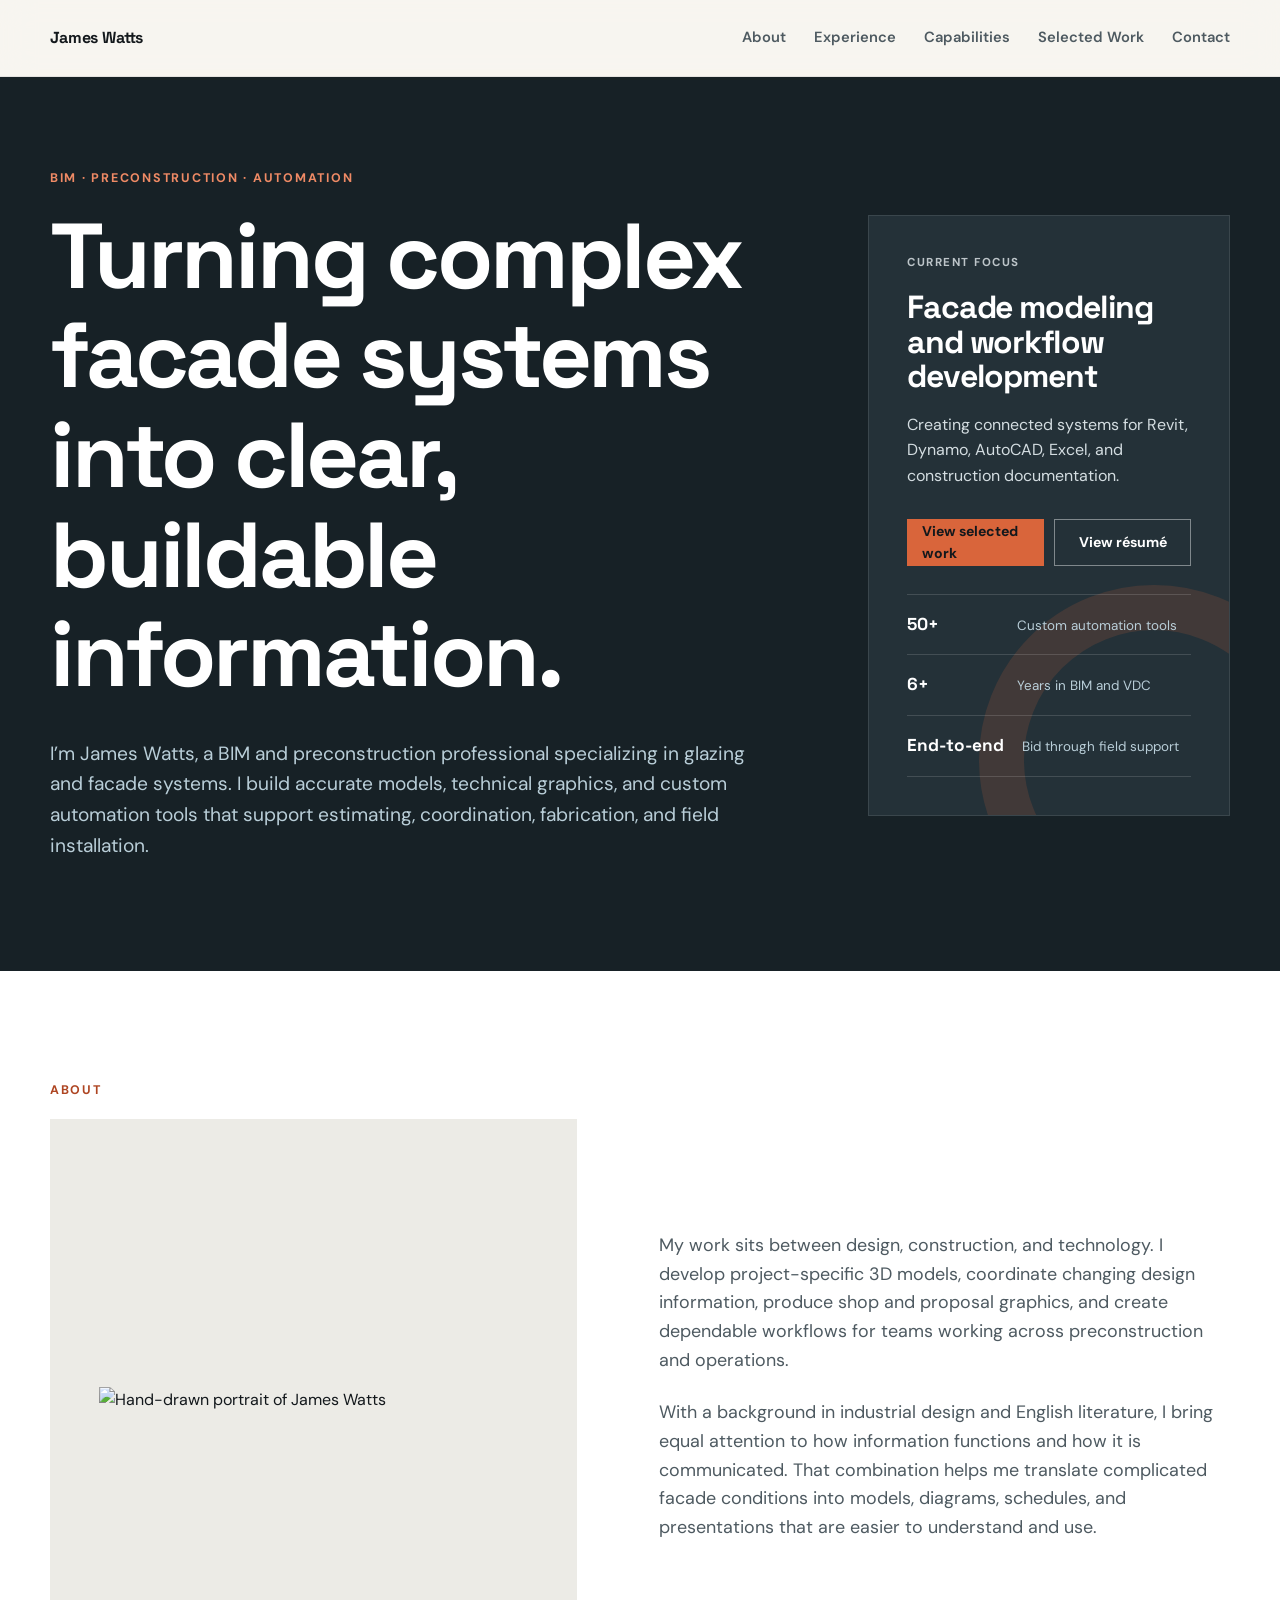
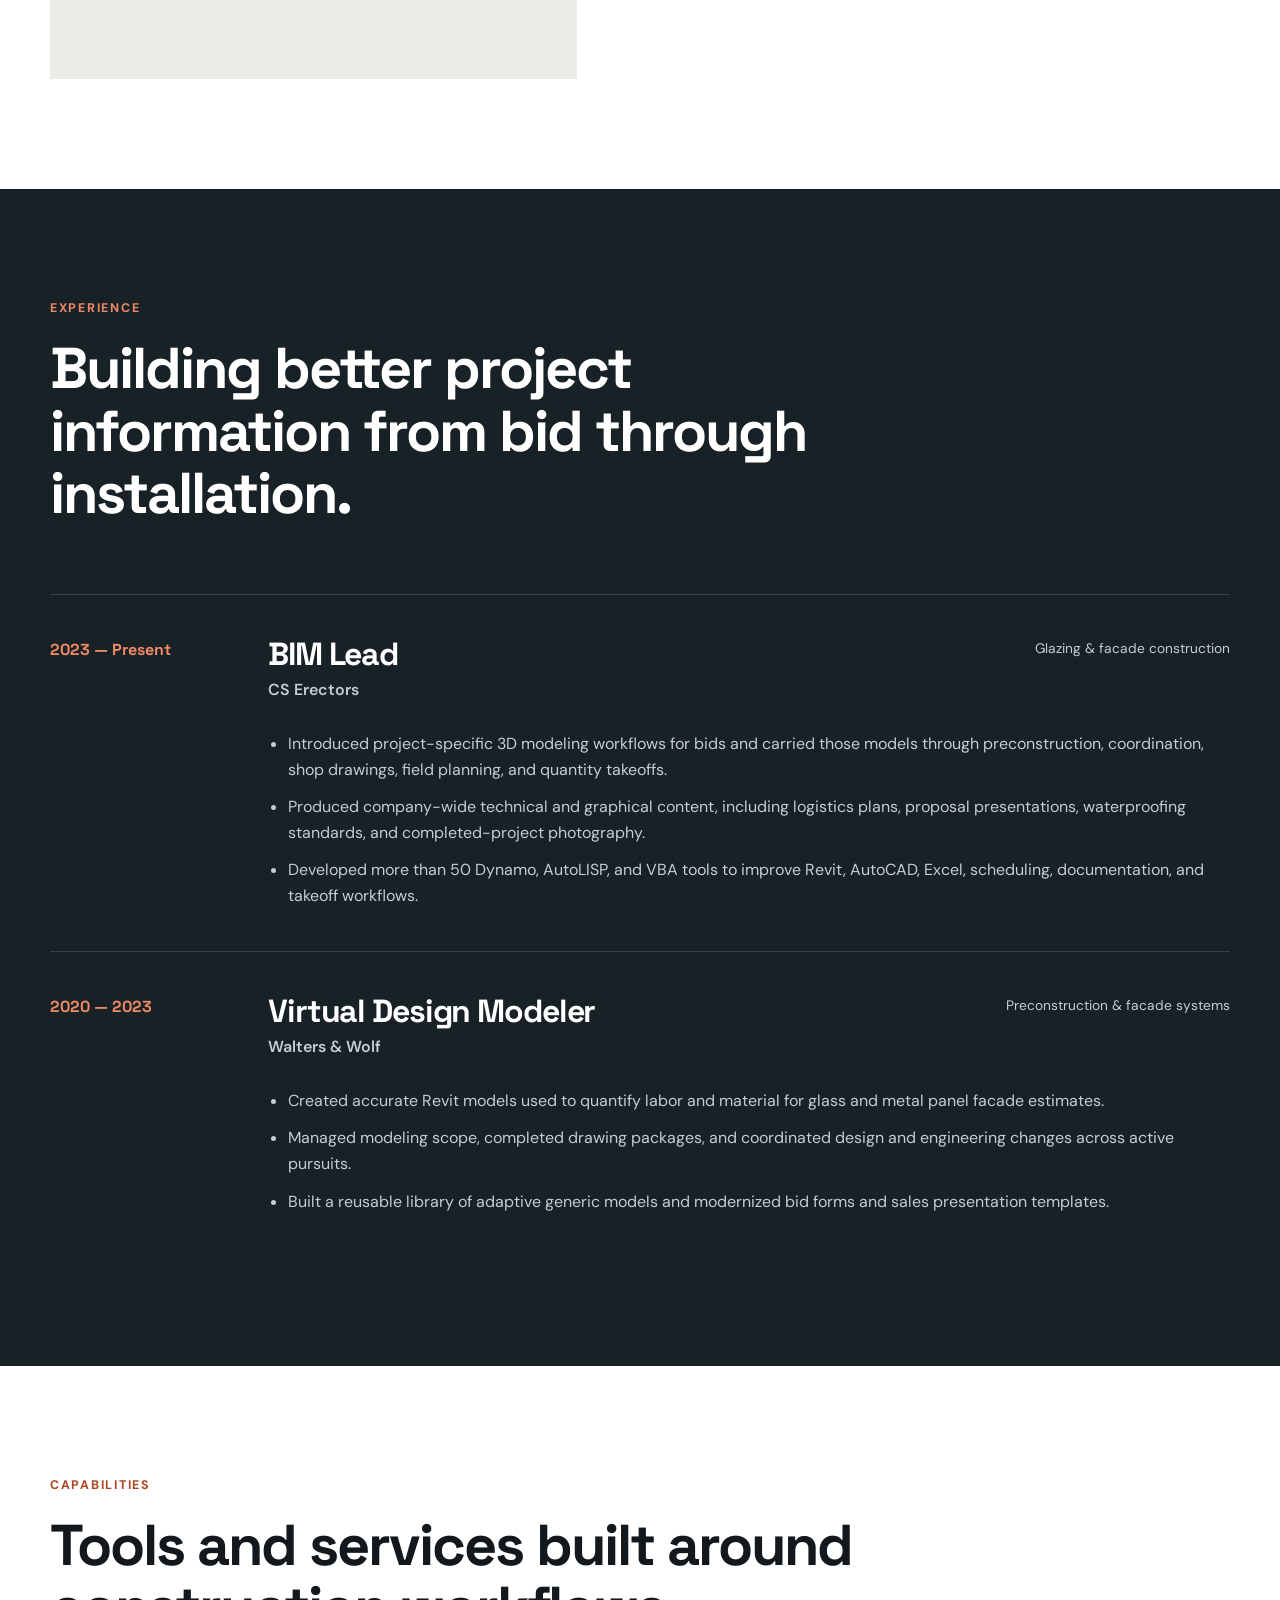
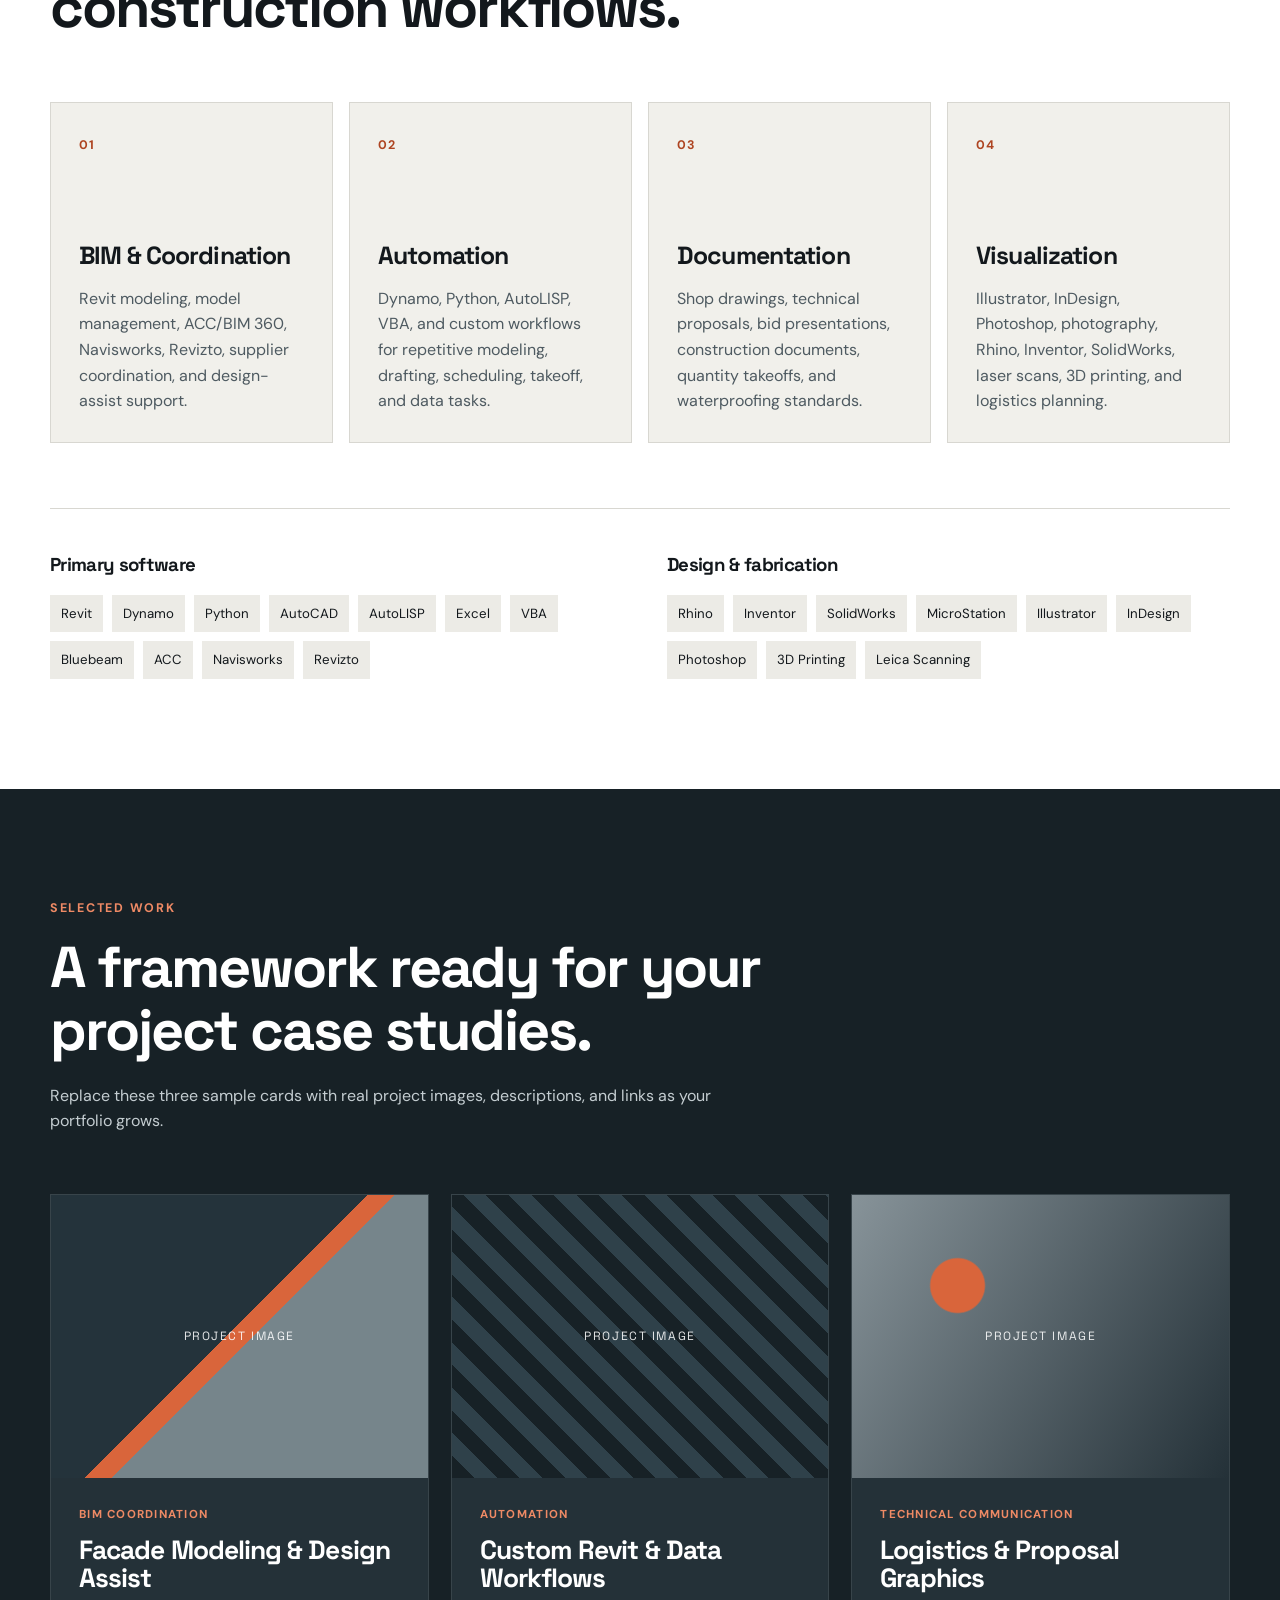
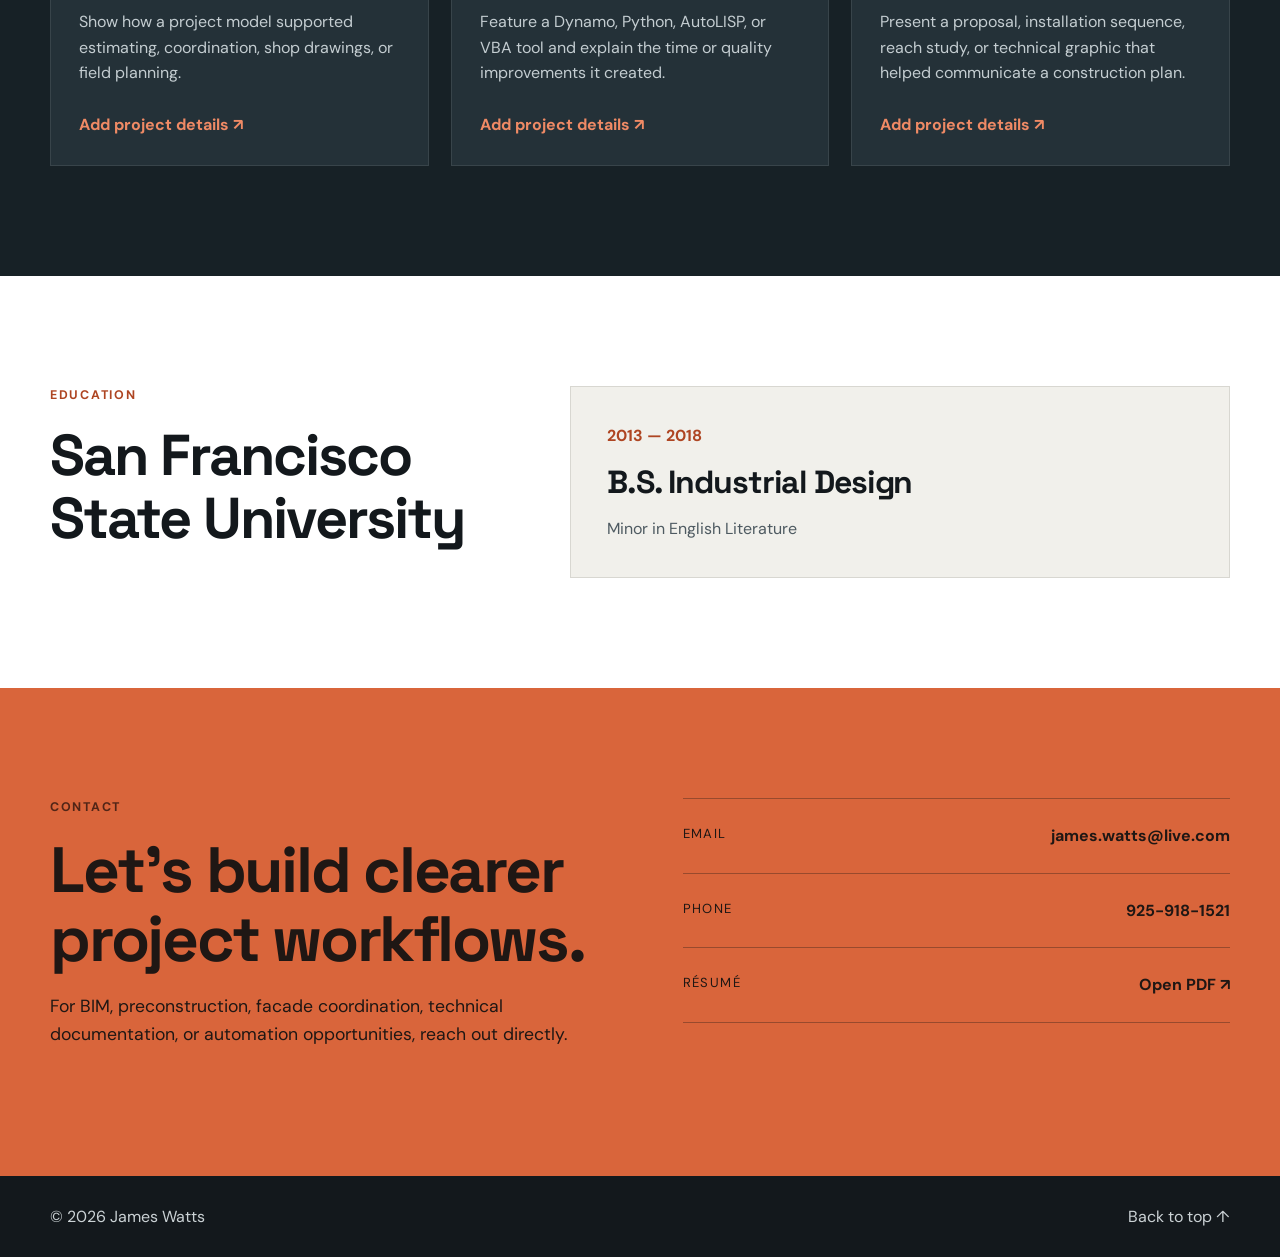
==== commit bc40613c: "Add files via upload" ====
--- a/index.html
+++ b/index.html
@@ -16,10 +16,7 @@
 
   <header class="site-header" id="top">
     <div class="container nav-wrap">
-      <a class="brand" href="#top" aria-label="James Watts home">
-        <span class="brand-mark">JW</span>
-        <span>James Watts</span>
-      </a>
+      <a class="brand" href="#top" aria-label="James Watts home">James Watts</a>
 
       <button class="menu-toggle" type="button" aria-label="Open navigation" aria-expanded="false" aria-controls="site-nav">
         <span></span><span></span><span></span>
@@ -44,29 +41,23 @@
           <p class="hero-intro">
             I’m James Watts, a BIM and preconstruction professional specializing in glazing and facade systems. I build accurate models, technical graphics, and custom automation tools that support estimating, coordination, fabrication, and field installation.
           </p>
-          <div class="hero-actions">
+        </div>
+
+        <aside class="hero-panel reveal" aria-label="Professional focus">
+          <div class="panel-label">Current focus</div>
+          <h2>Facade modeling and workflow development</h2>
+          <p class="hero-panel-copy">Creating connected systems for Revit, Dynamo, AutoCAD, Excel, and construction documentation.</p>
+
+          <div class="hero-panel-actions">
             <a class="button button-primary" href="#work">View selected work</a>
             <a class="button button-secondary" href="assets/James-Watts-Resume.pdf" target="_blank" rel="noopener">View résumé</a>
           </div>
-          <ul class="hero-meta" aria-label="Professional highlights">
+
+          <ul class="hero-panel-meta" aria-label="Professional highlights">
             <li><strong>50+</strong><span>Custom automation tools</span></li>
             <li><strong>6+</strong><span>Years in BIM and VDC</span></li>
             <li><strong>End-to-end</strong><span>Bid through field support</span></li>
           </ul>
-        </div>
-
-        <aside class="hero-panel reveal" aria-label="Professional focus">
-          <div class="panel-label">Current focus</div>
-          <h2>Facade modeling and workflow development</h2>
-          <p>Creating connected systems for Revit, Dynamo, AutoCAD, Excel, and construction documentation.</p>
-          <div class="focus-list">
-            <span>Glazing systems</span>
-            <span>Design assist</span>
-            <span>Quantity takeoffs</span>
-            <span>Field logistics</span>
-            <span>Technical proposals</span>
-            <span>Process automation</span>
-          </div>
         </aside>
       </div>
     </section>
--- a/style.css
+++ b/style.css
@@ -6,6 +6,7 @@
   --line: #d8d7d1;
   --accent: #d9653b;
   --accent-dark: #ae4522;
+  --hero-muted: #b9ced8;
   --dark: #172126;
   --dark-soft: #243138;
   --max-width: 1180px;
@@ -66,21 +67,11 @@
 .brand {
   display: inline-flex;
   align-items: center;
-  gap: 12px;
   text-decoration: none;
   font-family: "Space Grotesk", sans-serif;
   font-weight: 700;
-}
-.brand-mark {
-  display: grid;
-  place-items: center;
-  width: 38px;
-  height: 38px;
-  border-radius: 50%;
-  background: var(--ink);
-  color: var(--white);
-  font-size: 0.82rem;
-  letter-spacing: 0.06em;
+  font-size: 1rem;
+  letter-spacing: -0.01em;
 }
 .site-nav { display: flex; gap: 28px; align-items: center; }
 .site-nav a {
@@ -118,12 +109,11 @@
   font-size: clamp(3.2rem, 7.2vw, 7.2rem);
 }
 .hero-intro {
-  max-width: 730px;
-  margin: 30px 0 0;
-  color: var(--ink-soft);
+  max-width: 720px;
+  margin: 34px 0 0;
+  color: var(--hero-muted);
   font-size: clamp(1.05rem, 1.5vw, 1.28rem);
 }
-.hero-actions { display: flex; flex-wrap: wrap; gap: 14px; margin-top: 38px; }
 .button {
   display: inline-flex;
   justify-content: center;
@@ -139,19 +129,6 @@
 .button-primary { background: var(--ink); color: var(--white); }
 .button-secondary { background: transparent; }
 
-.hero-meta {
-  display: grid;
-  grid-template-columns: repeat(3, 1fr);
-  gap: 24px;
-  margin: 56px 0 0;
-  padding: 28px 0 0;
-  border-top: 1px solid var(--line);
-  list-style: none;
-}
-.hero-meta li { display: flex; flex-direction: column; }
-.hero-meta strong { font-family: "Space Grotesk", sans-serif; font-size: 1.35rem; }
-.hero-meta span { color: var(--ink-soft); font-size: 0.88rem; }
-
 .hero-panel {
   position: relative;
   overflow: hidden;
@@ -167,7 +144,7 @@
   height: 260px;
   right: -100px;
   bottom: -120px;
-  border: 45px solid rgba(217, 101, 59, 0.36);
+  border: 45px solid rgba(217, 101, 59, 0.16);
   border-radius: 50%;
 }
 .panel-label {
@@ -180,9 +157,66 @@
   font-weight: 700;
 }
 .hero-panel h2 { position: relative; z-index: 1; margin: 18px 0; font-size: 2rem; }
-.hero-panel p { position: relative; z-index: 1; color: #c9d0d3; }
-.focus-list { position: relative; z-index: 1; display: flex; flex-wrap: wrap; gap: 8px; margin-top: 28px; }
-.focus-list span { padding: 7px 10px; border: 1px solid rgba(255,255,255,0.22); font-size: 0.8rem; }
+.hero-panel-copy {
+  position: relative;
+  z-index: 1;
+  margin: 0;
+  color: #d4dde1;
+}
+.hero-panel-actions {
+  position: relative;
+  z-index: 1;
+  display: grid;
+  grid-template-columns: 1fr 1fr;
+  gap: 10px;
+  margin-top: 30px;
+}
+.hero-panel-actions .button {
+  min-height: 46px;
+  padding: 0 14px;
+  font-size: 0.88rem;
+}
+.hero-panel-actions .button-primary {
+  background: var(--accent);
+  border-color: var(--accent);
+  color: var(--ink);
+}
+.hero-panel-actions .button-primary:hover {
+  background: #e77a52;
+  border-color: #e77a52;
+}
+.hero-panel-actions .button-secondary {
+  border-color: rgba(255,255,255,0.42);
+  color: var(--white);
+}
+.hero-panel-meta {
+  position: relative;
+  z-index: 1;
+  display: grid;
+  gap: 0;
+  margin: 28px 0 0;
+  padding: 0;
+  list-style: none;
+  border-top: 1px solid rgba(255,255,255,0.14);
+}
+.hero-panel-meta li {
+  display: grid;
+  grid-template-columns: minmax(92px, auto) 1fr;
+  align-items: baseline;
+  gap: 18px;
+  padding: 16px 0;
+  border-bottom: 1px solid rgba(255,255,255,0.14);
+}
+.hero-panel-meta strong {
+  font-family: "Space Grotesk", sans-serif;
+  color: var(--white);
+  font-size: 1.08rem;
+}
+.hero-panel-meta span {
+  color: var(--hero-muted);
+  font-size: 0.84rem;
+  line-height: 1.35;
+}
 
 .split-layout {
   display: grid;
@@ -366,7 +400,6 @@
 }
 
 .section-dark .hero-intro,
-.section-dark .hero-meta span,
 .section-dark .section-note,
 .section-dark .prose p,
 .section-dark .timeline-card ul,
@@ -376,21 +409,13 @@
   color: #c4cdd1;
 }
 
-.section-dark .hero-meta,
 .section-dark .timeline-item {
   border-color: rgba(255, 255, 255, 0.15);
 }
 
 /* Dark hero */
-.hero.section-dark .button-primary {
-  background: var(--white);
-  border-color: var(--white);
-  color: var(--ink);
-}
-
-.hero.section-dark .button-secondary {
-  border-color: rgba(255, 255, 255, 0.62);
-  color: var(--white);
+.hero.section-dark .hero-intro {
+  color: var(--hero-muted);
 }
 
 .hero.section-dark .hero-panel {
@@ -460,6 +485,7 @@
   .about-photo { width: min(100%, 380px); }
   .about-copy { margin-top: 0; }
   .hero-panel { max-width: 650px; }
+  .hero-panel-actions { grid-template-columns: 1fr 1fr; }
   .capability-grid { grid-template-columns: 1fr 1fr; }
   .project-grid { grid-template-columns: 1fr 1fr; }
   .timeline-item { grid-template-columns: 135px 1fr; }
@@ -493,7 +519,8 @@
   .site-nav a { font-size: 1.15rem; }
   .hero { padding-top: 65px; }
   h1 { font-size: clamp(3.05rem, 15vw, 5rem); }
-  .hero-meta { grid-template-columns: 1fr; }
+  .hero-panel-actions { grid-template-columns: 1fr; }
+  .hero-panel-meta li { grid-template-columns: 1fr; gap: 3px; }
   .timeline-item { grid-template-columns: 1fr; gap: 14px; }
   .role-heading { flex-direction: column; }
   .role-heading > span { text-align: left; }
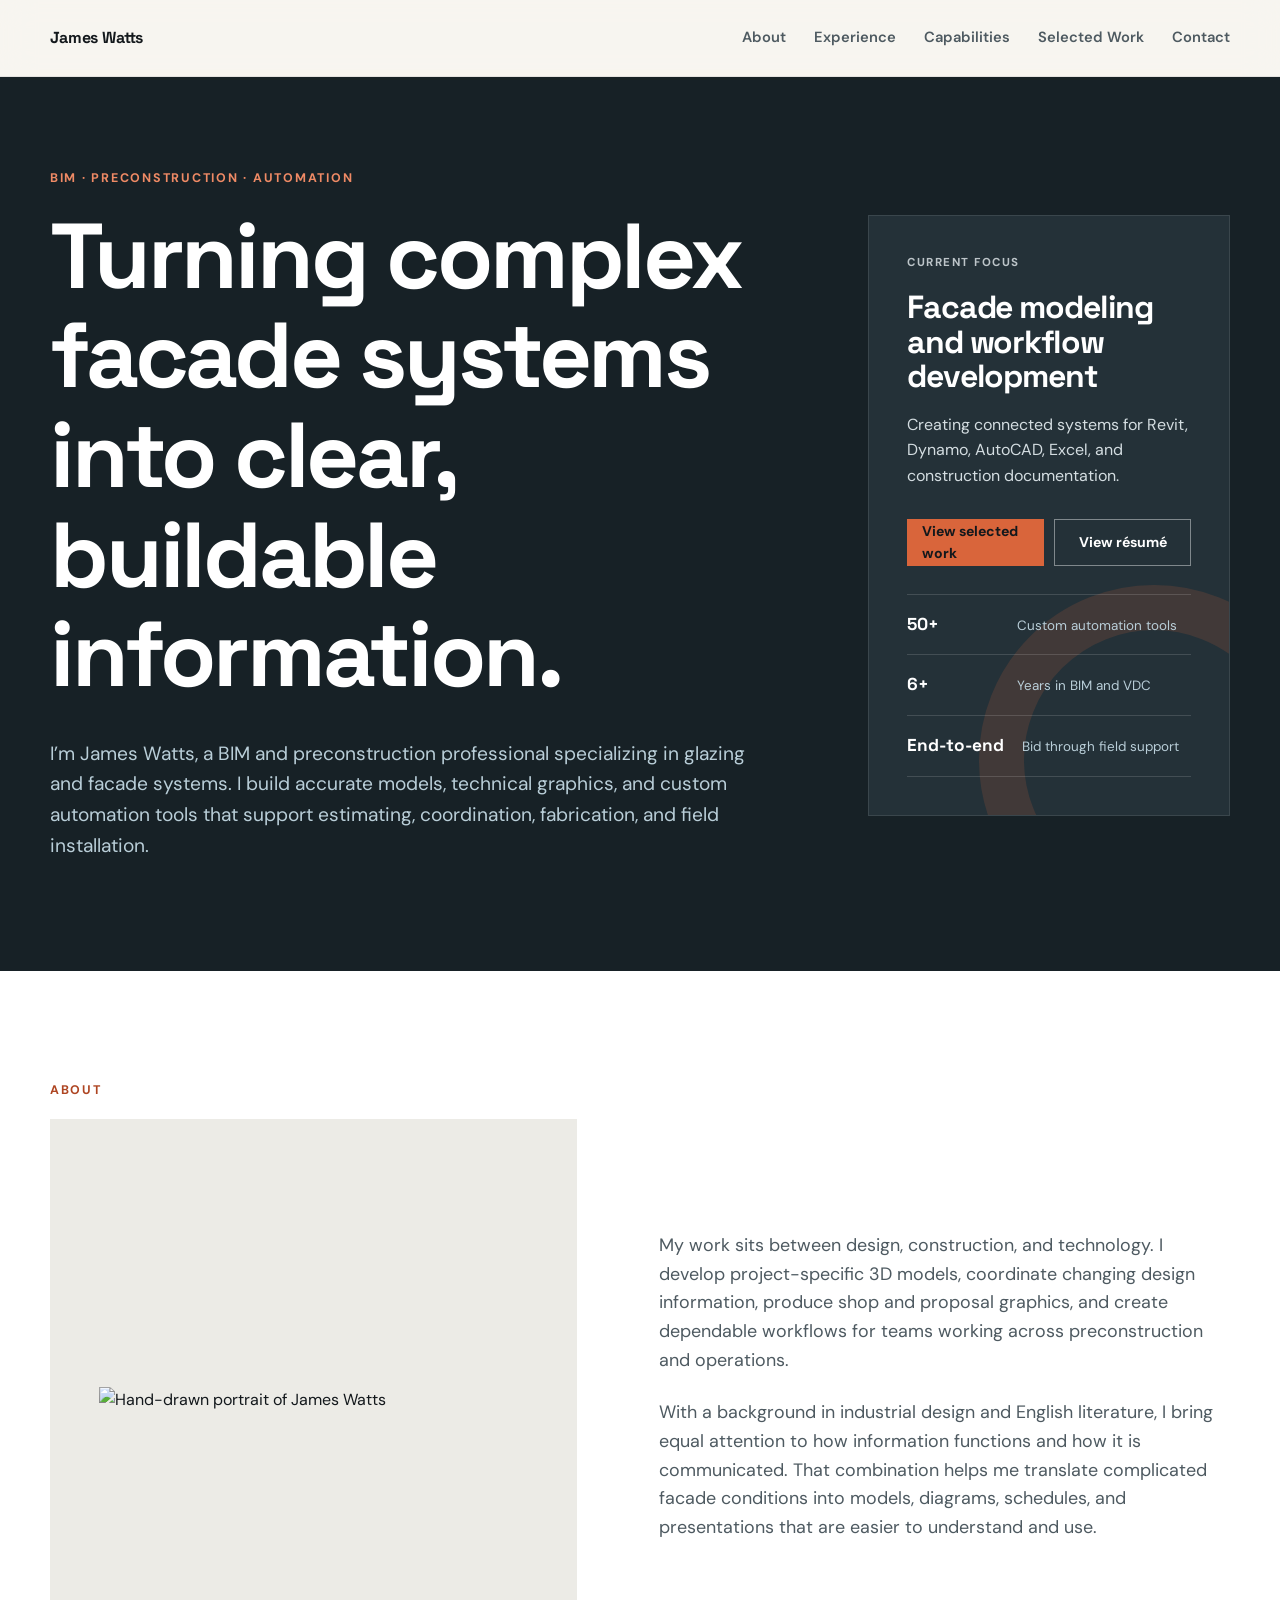
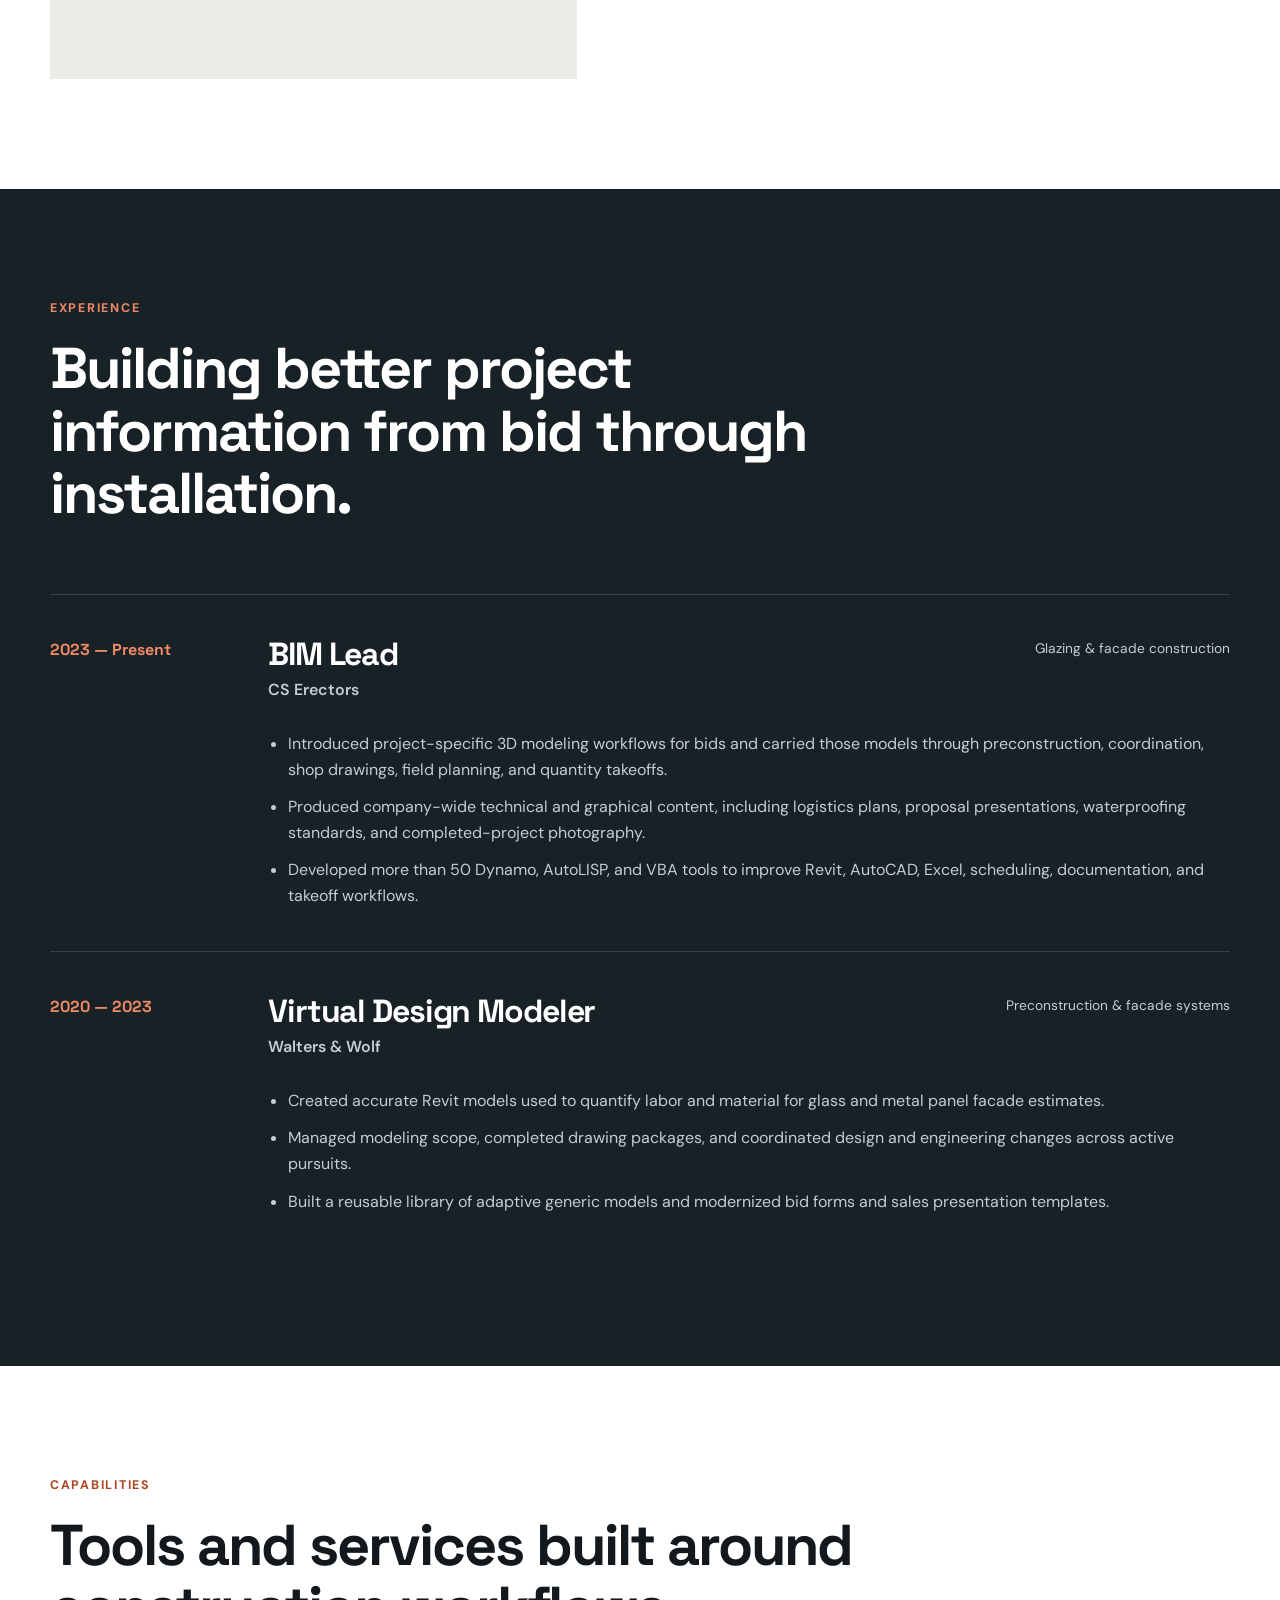
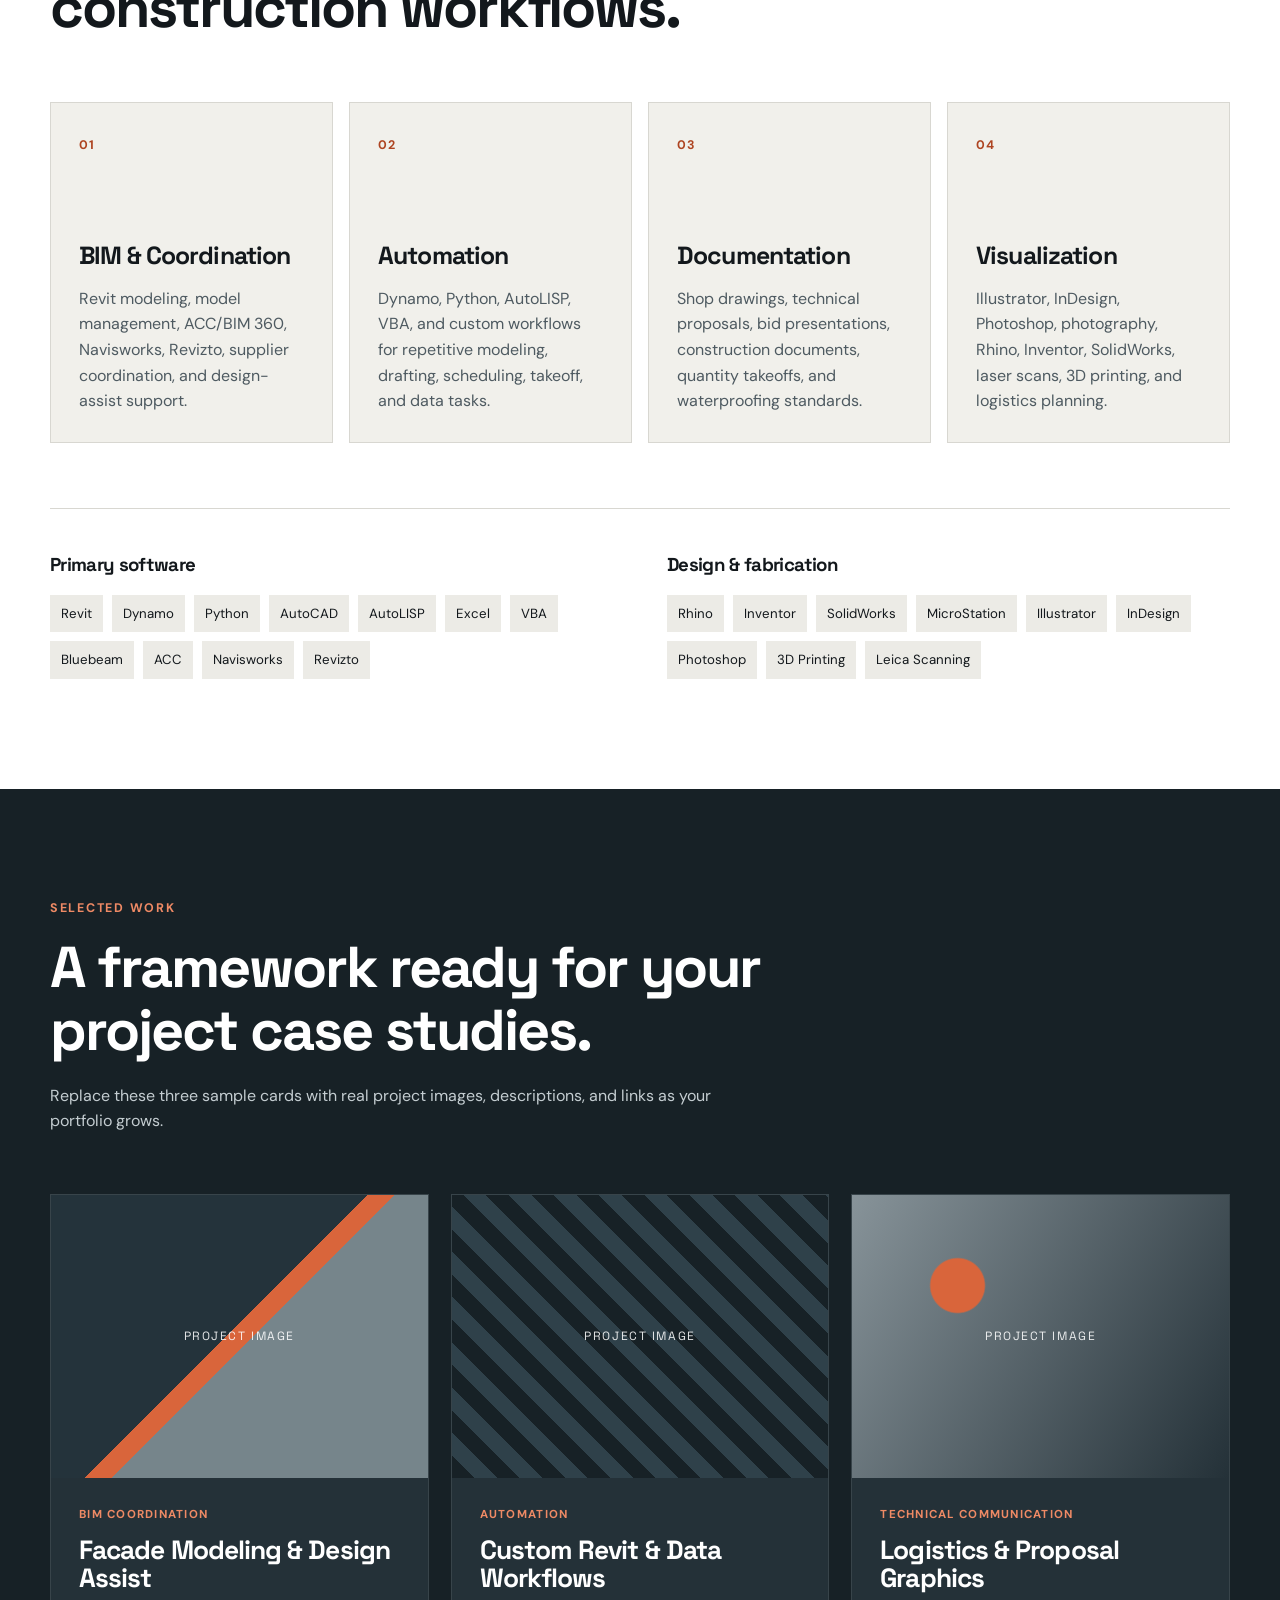
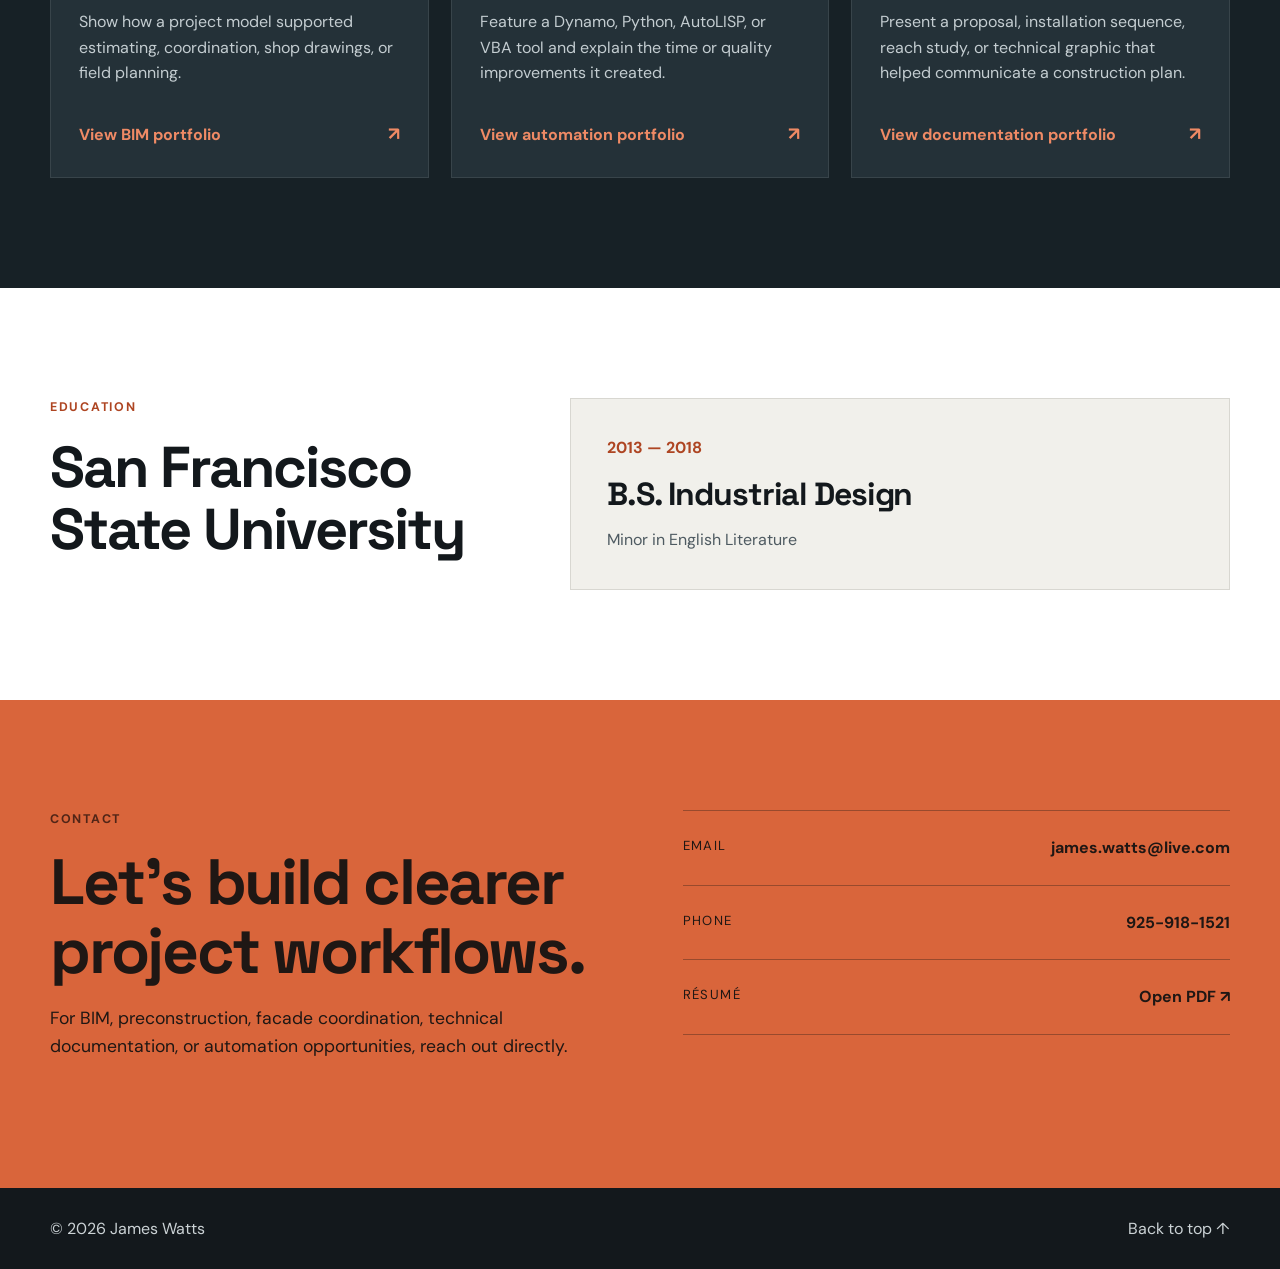
==== commit 2d491b99: "Add files via upload" ====
--- a/index.html
+++ b/index.html
@@ -142,19 +142,22 @@
         <div class="capability-grid">
           <article class="capability-card reveal">
             <span class="card-number">01</span>
-            <h3>BIM & Coordination</h3>
+            <h3>BIM &amp; Coordination</h3>
             <p>Revit modeling, model management, ACC/BIM 360, Navisworks, Revizto, supplier coordination, and design-assist support.</p>
           </article>
+
           <article class="capability-card reveal">
             <span class="card-number">02</span>
             <h3>Automation</h3>
             <p>Dynamo, Python, AutoLISP, VBA, and custom workflows for repetitive modeling, drafting, scheduling, takeoff, and data tasks.</p>
           </article>
+
           <article class="capability-card reveal">
             <span class="card-number">03</span>
             <h3>Documentation</h3>
             <p>Shop drawings, technical proposals, bid presentations, construction documents, quantity takeoffs, and waterproofing standards.</p>
           </article>
+
           <article class="capability-card reveal">
             <span class="card-number">04</span>
             <h3>Visualization</h3>
@@ -188,41 +191,41 @@
         </div>
 
         <div class="project-grid">
-          <article class="project-card reveal">
+          <a class="project-card project-card-link reveal" href="bim-coordination.html" aria-label="Open BIM Coordination portfolio">
             <div class="project-visual visual-one" role="img" aria-label="Abstract facade coordination graphic">
               <span>Project image</span>
             </div>
             <div class="project-content">
               <p class="project-type">BIM Coordination</p>
-              <h3>Facade Modeling & Design Assist</h3>
+              <h3>Facade Modeling &amp; Design Assist</h3>
               <p>Show how a project model supported estimating, coordination, shop drawings, or field planning.</p>
-              <a href="#contact">Add project details <span aria-hidden="true">↗</span></a>
-            </div>
-          </article>
-
-          <article class="project-card reveal">
+              <span class="project-link-label">View BIM portfolio <span aria-hidden="true">↗</span></span>
+            </div>
+          </a>
+
+          <a class="project-card project-card-link reveal" href="automation.html" aria-label="Open Automation portfolio">
             <div class="project-visual visual-two" role="img" aria-label="Abstract automation workflow graphic">
               <span>Project image</span>
             </div>
             <div class="project-content">
               <p class="project-type">Automation</p>
-              <h3>Custom Revit & Data Workflows</h3>
+              <h3>Custom Revit &amp; Data Workflows</h3>
               <p>Feature a Dynamo, Python, AutoLISP, or VBA tool and explain the time or quality improvements it created.</p>
-              <a href="#contact">Add project details <span aria-hidden="true">↗</span></a>
-            </div>
-          </article>
-
-          <article class="project-card reveal">
+              <span class="project-link-label">View automation portfolio <span aria-hidden="true">↗</span></span>
+            </div>
+          </a>
+
+          <a class="project-card project-card-link reveal" href="documentation.html" aria-label="Open Documentation portfolio">
             <div class="project-visual visual-three" role="img" aria-label="Abstract technical proposal graphic">
               <span>Project image</span>
             </div>
             <div class="project-content">
               <p class="project-type">Technical Communication</p>
-              <h3>Logistics & Proposal Graphics</h3>
+              <h3>Logistics &amp; Proposal Graphics</h3>
               <p>Present a proposal, installation sequence, reach study, or technical graphic that helped communicate a construction plan.</p>
-              <a href="#contact">Add project details <span aria-hidden="true">↗</span></a>
-            </div>
-          </article>
+              <span class="project-link-label">View documentation portfolio <span aria-hidden="true">↗</span></span>
+            </div>
+          </a>
         </div>
       </div>
     </section>
--- a/style.css
+++ b/style.css
@@ -533,3 +533,282 @@
   .contact-links strong { text-align: left; }
   .footer-wrap { flex-direction: column; gap: 8px; }
 }
+
+
+/* Clickable capability portfolio cards */
+.capability-link {
+  position: relative;
+  display: flex;
+  flex-direction: column;
+  color: inherit;
+  text-decoration: none;
+  cursor: pointer;
+  overflow: hidden;
+  transition:
+    transform 180ms ease,
+    border-color 180ms ease,
+    box-shadow 180ms ease,
+    background 180ms ease;
+}
+
+.capability-link::before {
+  content: "";
+  position: absolute;
+  inset: 0;
+  border-top: 4px solid transparent;
+  pointer-events: none;
+  transition: border-color 180ms ease;
+}
+
+.capability-link:hover {
+  transform: translateY(-7px);
+  border-color: rgba(174, 69, 34, 0.55);
+  box-shadow: 0 18px 40px rgba(19, 24, 28, 0.13);
+}
+
+.capability-link:hover::before {
+  border-top-color: var(--accent);
+}
+
+.capability-link:focus-visible {
+  outline: 3px solid var(--accent);
+  outline-offset: 5px;
+}
+
+.capability-action {
+  display: flex;
+  align-items: center;
+  justify-content: space-between;
+  gap: 14px;
+  margin-top: auto;
+  padding-top: 28px;
+  color: var(--accent-dark);
+  font-family: "Space Grotesk", sans-serif;
+  font-size: 0.84rem;
+  font-weight: 700;
+  letter-spacing: 0.02em;
+}
+
+.capability-action span {
+  font-size: 1.15rem;
+  transition: transform 180ms ease;
+}
+
+.capability-link:hover .capability-action span {
+  transform: translate(3px, -3px);
+}
+
+/* Category portfolio pages */
+.category-page .site-header {
+  position: sticky;
+}
+
+.category-hero {
+  padding-top: 92px;
+}
+
+.category-hero-grid {
+  display: grid;
+  grid-template-columns: minmax(0, 1.35fr) minmax(280px, 0.65fr);
+  gap: 74px;
+  align-items: end;
+}
+
+.category-hero h1 {
+  max-width: 900px;
+  font-size: clamp(3.3rem, 7vw, 6.8rem);
+}
+
+.category-hero-copy {
+  max-width: 760px;
+  margin: 28px 0 0;
+  color: var(--hero-muted);
+  font-size: clamp(1.05rem, 1.45vw, 1.25rem);
+}
+
+.category-summary {
+  padding: 30px;
+  border-top: 4px solid var(--accent);
+  background: var(--dark-soft);
+}
+
+.category-summary p {
+  margin: 0;
+  color: #d4dde1;
+}
+
+.category-summary ul {
+  margin: 24px 0 0;
+  padding-left: 18px;
+  color: var(--hero-muted);
+}
+
+.category-summary li + li {
+  margin-top: 9px;
+}
+
+.category-back {
+  display: inline-flex;
+  align-items: center;
+  gap: 9px;
+  margin-top: 34px;
+  color: #ef8a65;
+  text-decoration: none;
+  font-weight: 700;
+}
+
+.category-back:hover {
+  text-decoration: underline;
+}
+
+.category-work-grid {
+  display: grid;
+  grid-template-columns: repeat(3, 1fr);
+  gap: 22px;
+  margin-top: 58px;
+}
+
+.category-project {
+  display: flex;
+  min-height: 360px;
+  flex-direction: column;
+  padding: 30px;
+  background: #f1f0eb;
+  border: 1px solid var(--line);
+}
+
+.category-project .project-number {
+  color: var(--accent-dark);
+  font-size: 0.76rem;
+  font-weight: 700;
+  letter-spacing: 0.12em;
+}
+
+.category-project h3 {
+  margin: 82px 0 16px;
+  font-size: 1.7rem;
+}
+
+.category-project p {
+  margin: 0;
+  color: var(--ink-soft);
+}
+
+.category-project .project-status {
+  margin-top: auto;
+  padding-top: 28px;
+  color: var(--accent-dark);
+  font-weight: 700;
+  font-size: 0.84rem;
+}
+
+.category-navigation {
+  display: grid;
+  grid-template-columns: repeat(4, 1fr);
+  gap: 12px;
+  margin-top: 64px;
+}
+
+.category-navigation a {
+  padding: 18px;
+  border: 1px solid var(--line);
+  background: var(--white);
+  text-decoration: none;
+  font-weight: 700;
+  transition: transform 180ms ease, border-color 180ms ease;
+}
+
+.category-navigation a:hover {
+  transform: translateY(-3px);
+  border-color: var(--accent);
+}
+
+.category-navigation a[aria-current="page"] {
+  color: var(--white);
+  background: var(--dark);
+  border-color: var(--dark);
+}
+
+@media (max-width: 980px) {
+  .category-hero-grid {
+    grid-template-columns: 1fr;
+    gap: 44px;
+  }
+
+  .category-summary {
+    max-width: 680px;
+  }
+
+  .category-work-grid {
+    grid-template-columns: 1fr 1fr;
+  }
+
+  .category-navigation {
+    grid-template-columns: 1fr 1fr;
+  }
+}
+
+@media (max-width: 760px) {
+  .category-work-grid,
+  .category-navigation {
+    grid-template-columns: 1fr;
+  }
+
+  .category-project {
+    min-height: 310px;
+  }
+}
+
+
+/* Fully clickable Selected Work cards */
+.project-card-link {
+  display: flex;
+  flex-direction: column;
+  color: inherit;
+  text-decoration: none;
+  cursor: pointer;
+  overflow: hidden;
+  transition:
+    transform 180ms ease,
+    box-shadow 180ms ease;
+}
+
+.project-card-link:hover {
+  transform: translateY(-8px);
+  box-shadow: 0 24px 54px rgba(0, 0, 0, 0.24);
+}
+
+.project-card-link:focus-visible {
+  outline: 3px solid var(--accent);
+  outline-offset: 5px;
+}
+
+.project-card-link .project-content {
+  display: flex;
+  flex: 1;
+  flex-direction: column;
+}
+
+.project-link-label {
+  display: flex;
+  align-items: center;
+  justify-content: space-between;
+  gap: 14px;
+  margin-top: auto;
+  padding-top: 18px;
+  color: var(--accent-dark);
+  font-weight: 700;
+}
+
+.project-link-label > span {
+  font-size: 1.15rem;
+  transition: transform 180ms ease;
+}
+
+.project-card-link:hover .project-link-label > span {
+  transform: translate(3px, -3px);
+}
+
+.section-dark .project-card-link .project-link-label {
+  color: #ef8a65;
+}
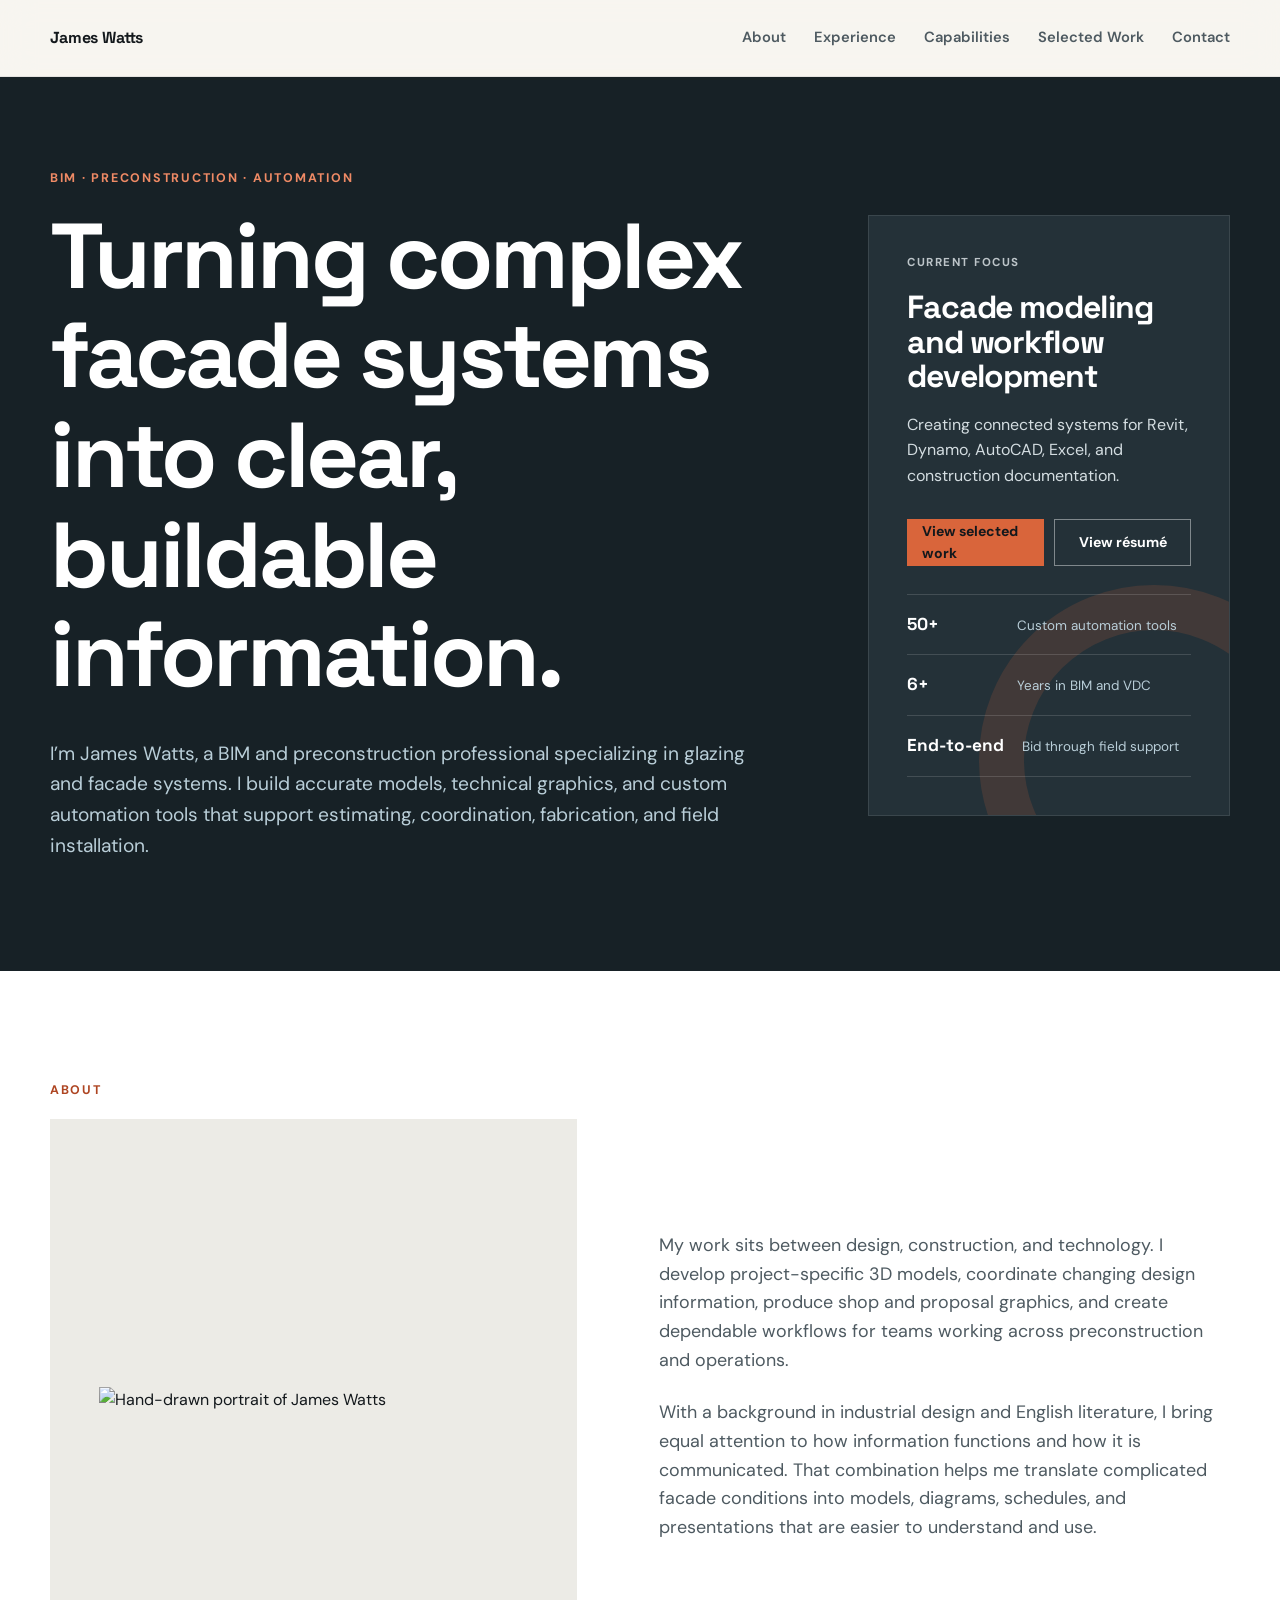
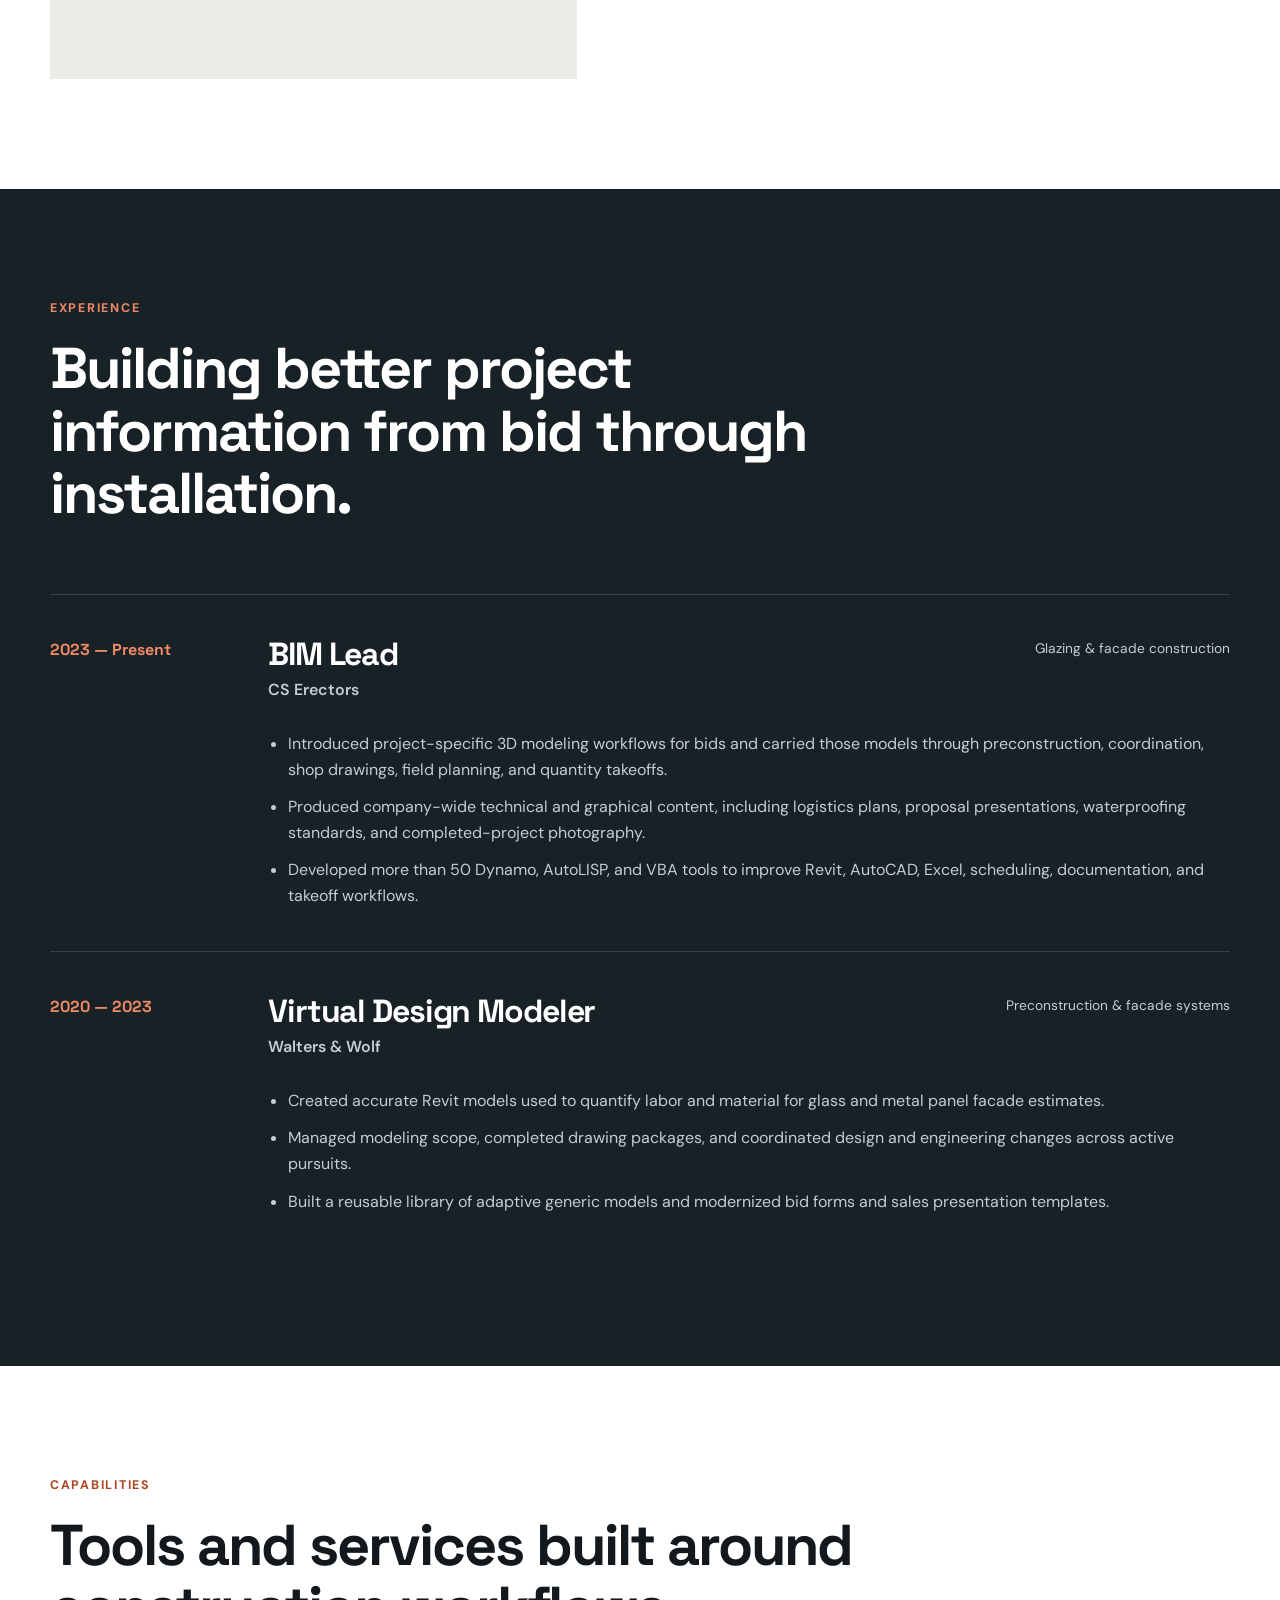
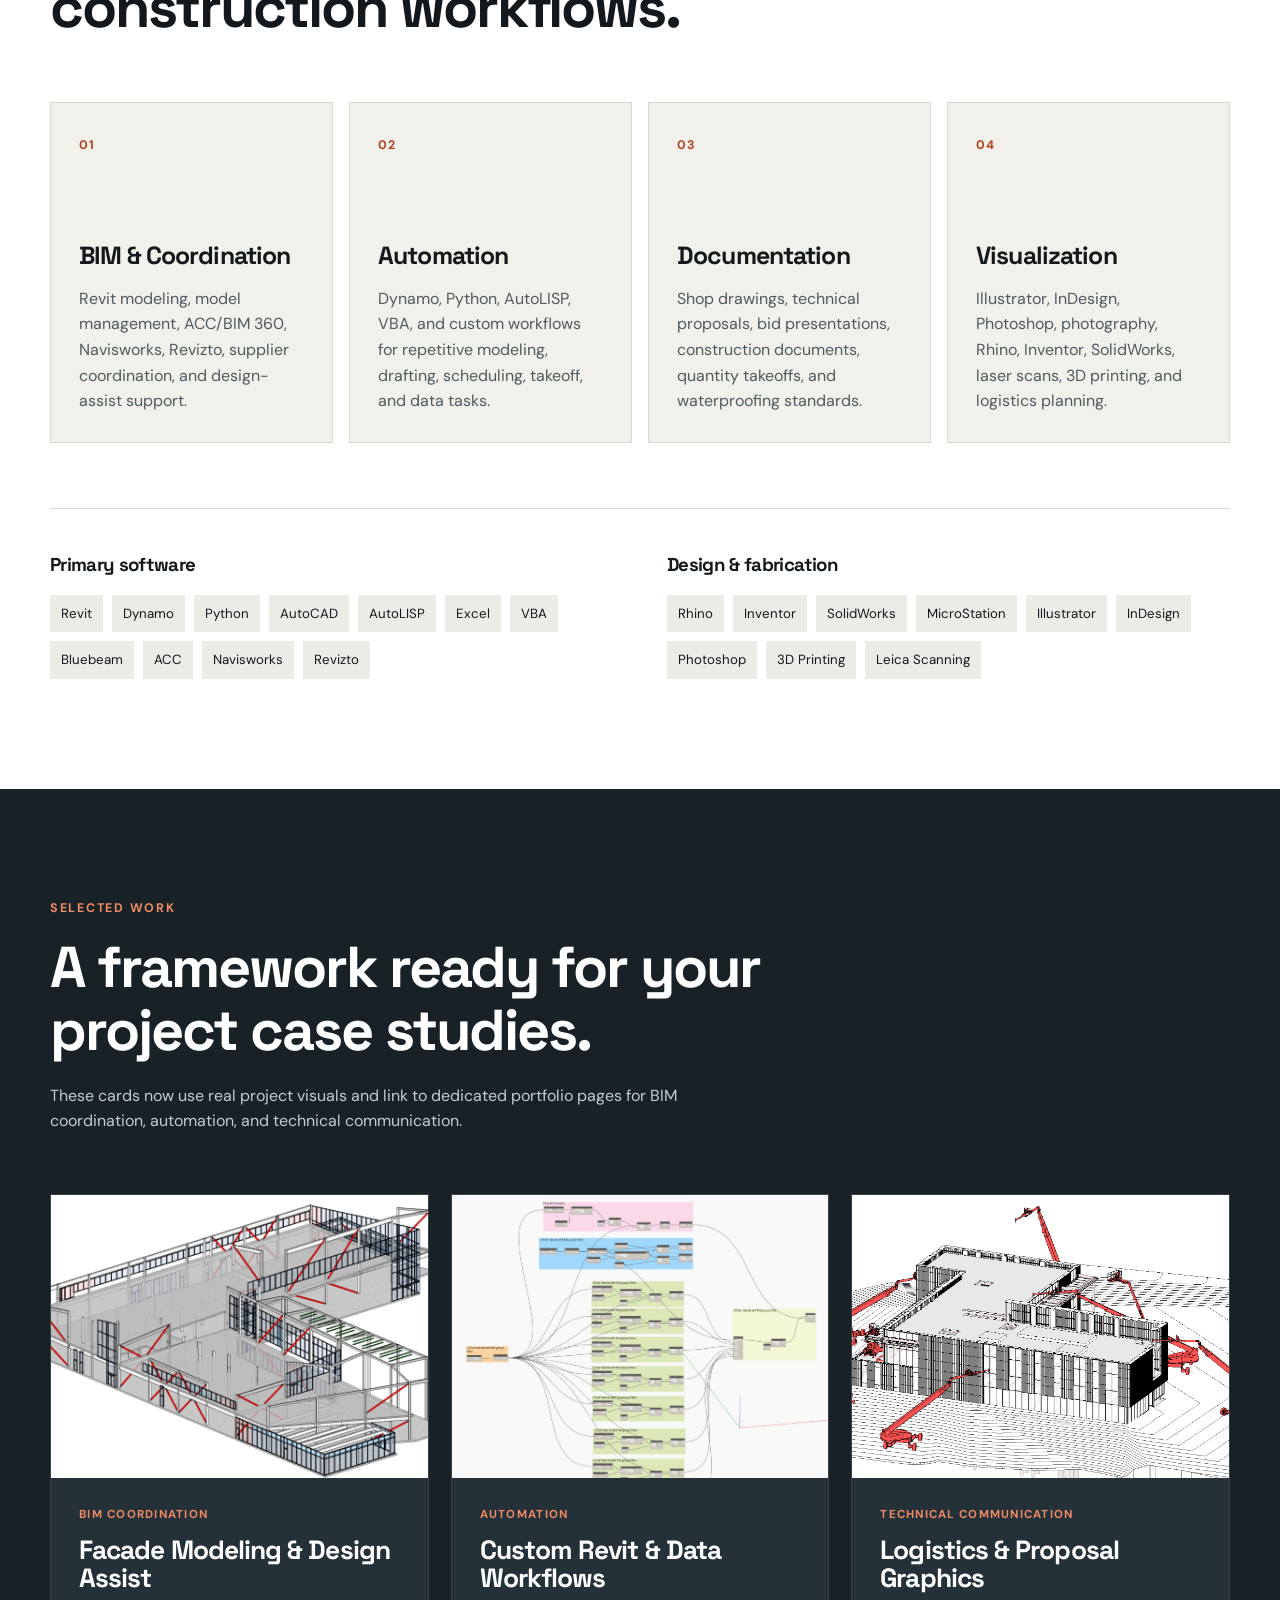
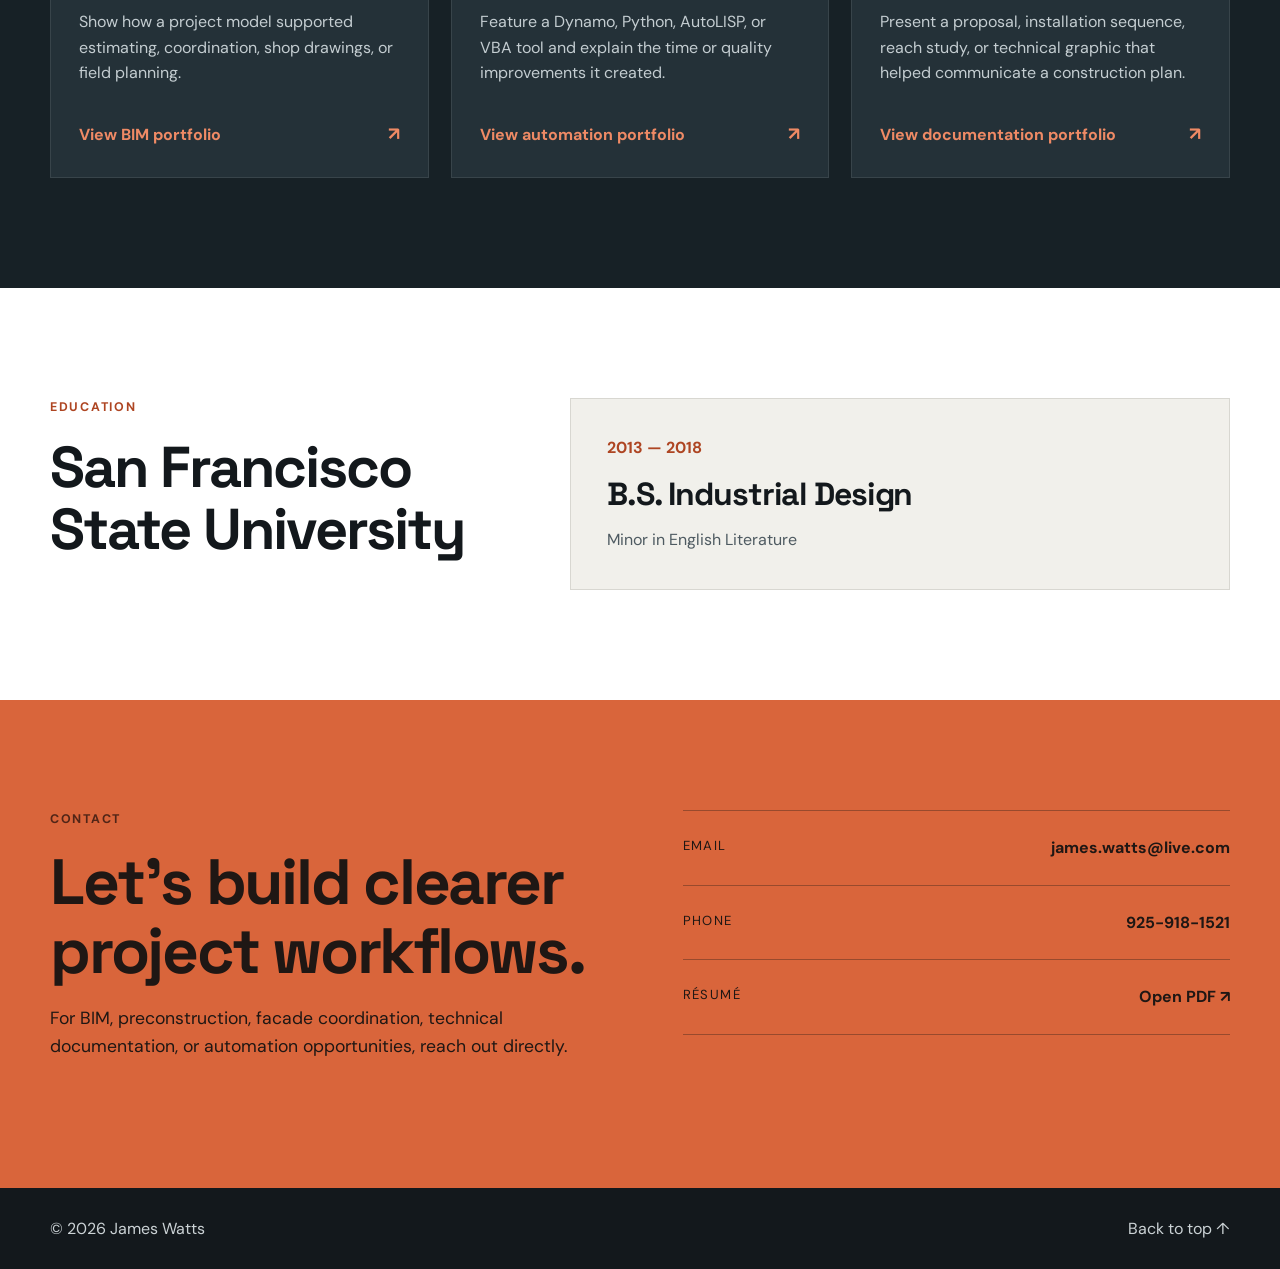
==== commit f369b9f4: "Add files via upload" ====
--- a/index.html
+++ b/index.html
@@ -187,13 +187,13 @@
         <div class="section-heading reveal">
           <p class="eyebrow">Selected work</p>
           <h2>A framework ready for your project case studies.</h2>
-          <p class="section-note">Replace these three sample cards with real project images, descriptions, and links as your portfolio grows.</p>
+          <p class="section-note">These cards now use real project visuals and link to dedicated portfolio pages for BIM coordination, automation, and technical communication.</p>
         </div>
 
         <div class="project-grid">
           <a class="project-card project-card-link reveal" href="bim-coordination.html" aria-label="Open BIM Coordination portfolio">
-            <div class="project-visual visual-one" role="img" aria-label="Abstract facade coordination graphic">
-              <span>Project image</span>
+            <div class="project-visual" role="img" aria-label="BIM coordination model image">
+              <img src="assets/bim-coordination.jpg" alt="3D facade coordination model showing structural framing and glazing systems" />
             </div>
             <div class="project-content">
               <p class="project-type">BIM Coordination</p>
@@ -204,8 +204,8 @@
           </a>
 
           <a class="project-card project-card-link reveal" href="automation.html" aria-label="Open Automation portfolio">
-            <div class="project-visual visual-two" role="img" aria-label="Abstract automation workflow graphic">
-              <span>Project image</span>
+            <div class="project-visual" role="img" aria-label="Automation workflow image">
+              <img src="assets/automation.jpg" alt="Dynamo graph showing a custom automation workflow" />
             </div>
             <div class="project-content">
               <p class="project-type">Automation</p>
@@ -216,8 +216,8 @@
           </a>
 
           <a class="project-card project-card-link reveal" href="documentation.html" aria-label="Open Documentation portfolio">
-            <div class="project-visual visual-three" role="img" aria-label="Abstract technical proposal graphic">
-              <span>Project image</span>
+            <div class="project-visual" role="img" aria-label="Technical communication project image">
+              <img src="assets/technical-communication.png" alt="3D building logistics model showing boom lifts and installation planning" />
             </div>
             <div class="project-content">
               <p class="project-type">Technical Communication</p>
--- a/style.css
+++ b/style.css
@@ -812,3 +812,16 @@
 .section-dark .project-card-link .project-link-label {
   color: #ef8a65;
 }
+
+
+/* Real project thumbnails in Selected Work */
+.project-visual {
+  background: #d9d9d9;
+}
+
+.project-visual img {
+  width: 100%;
+  height: 100%;
+  object-fit: cover;
+  display: block;
+}
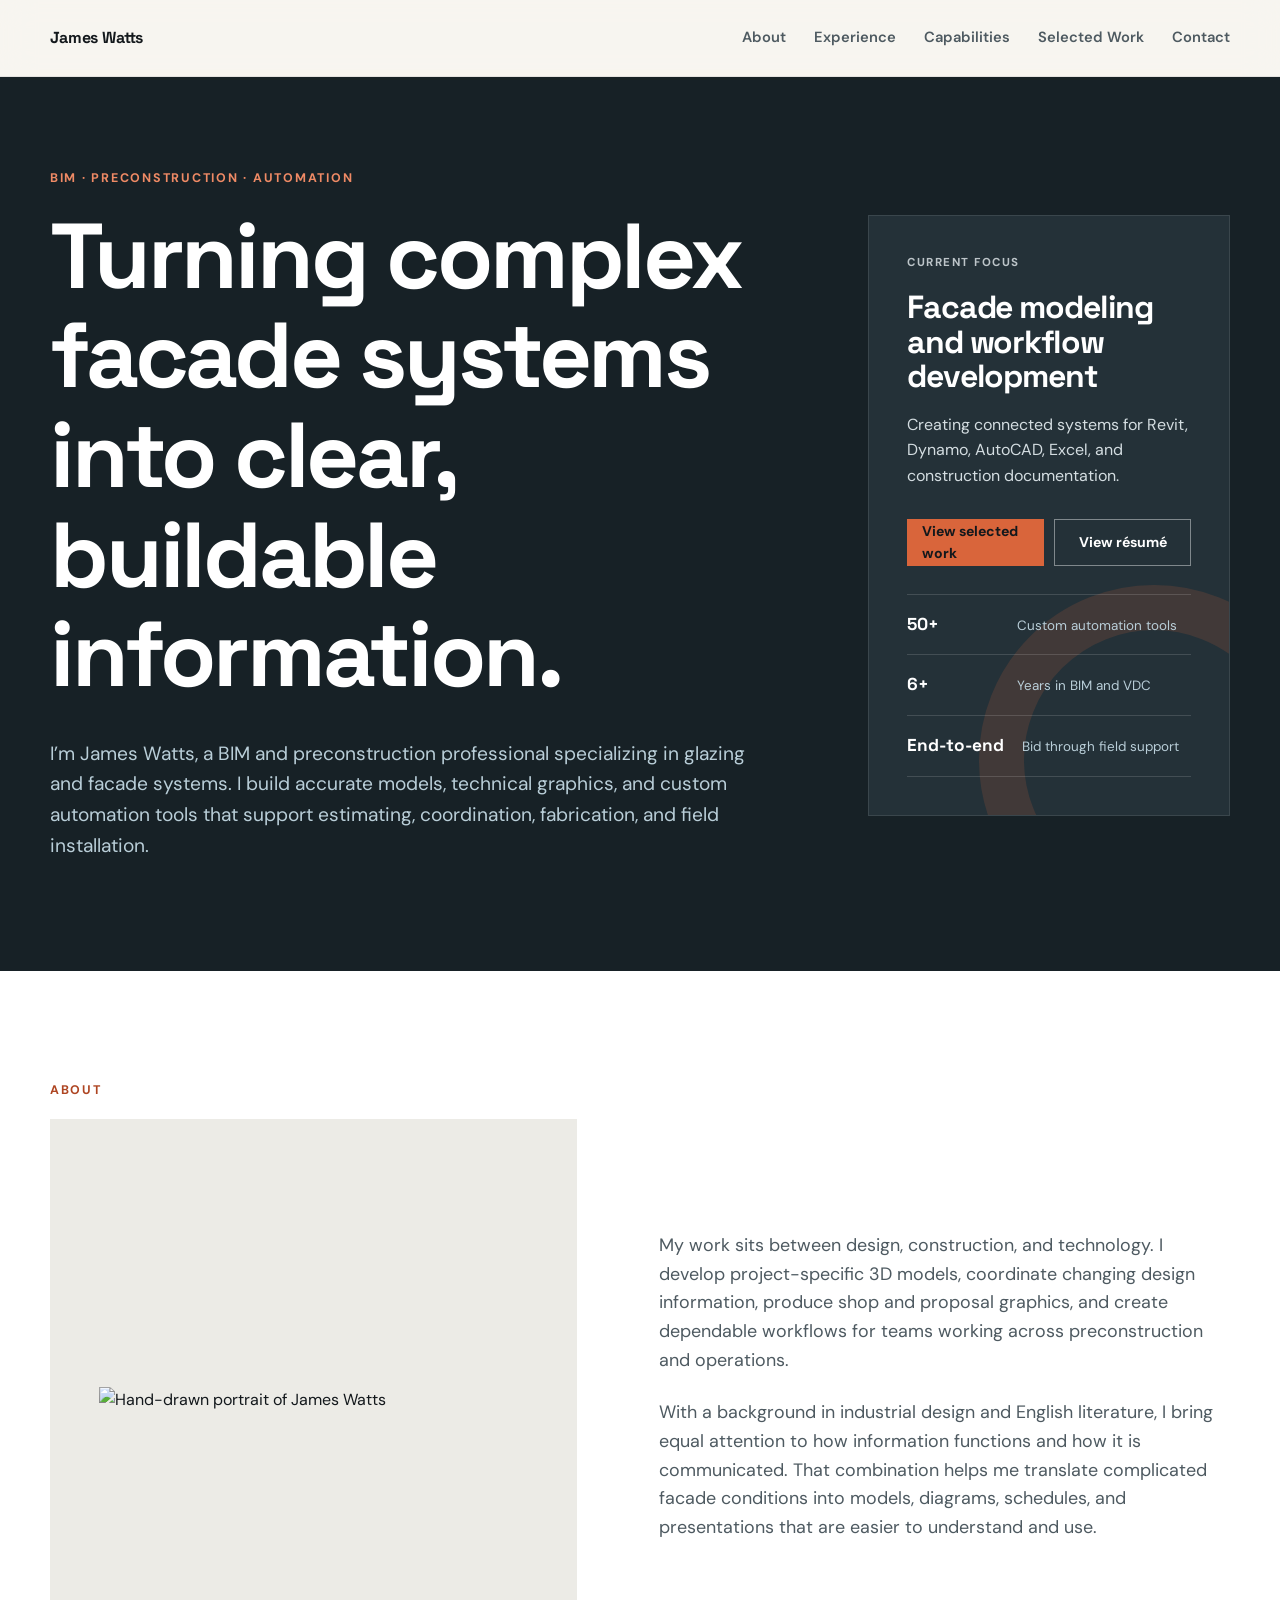
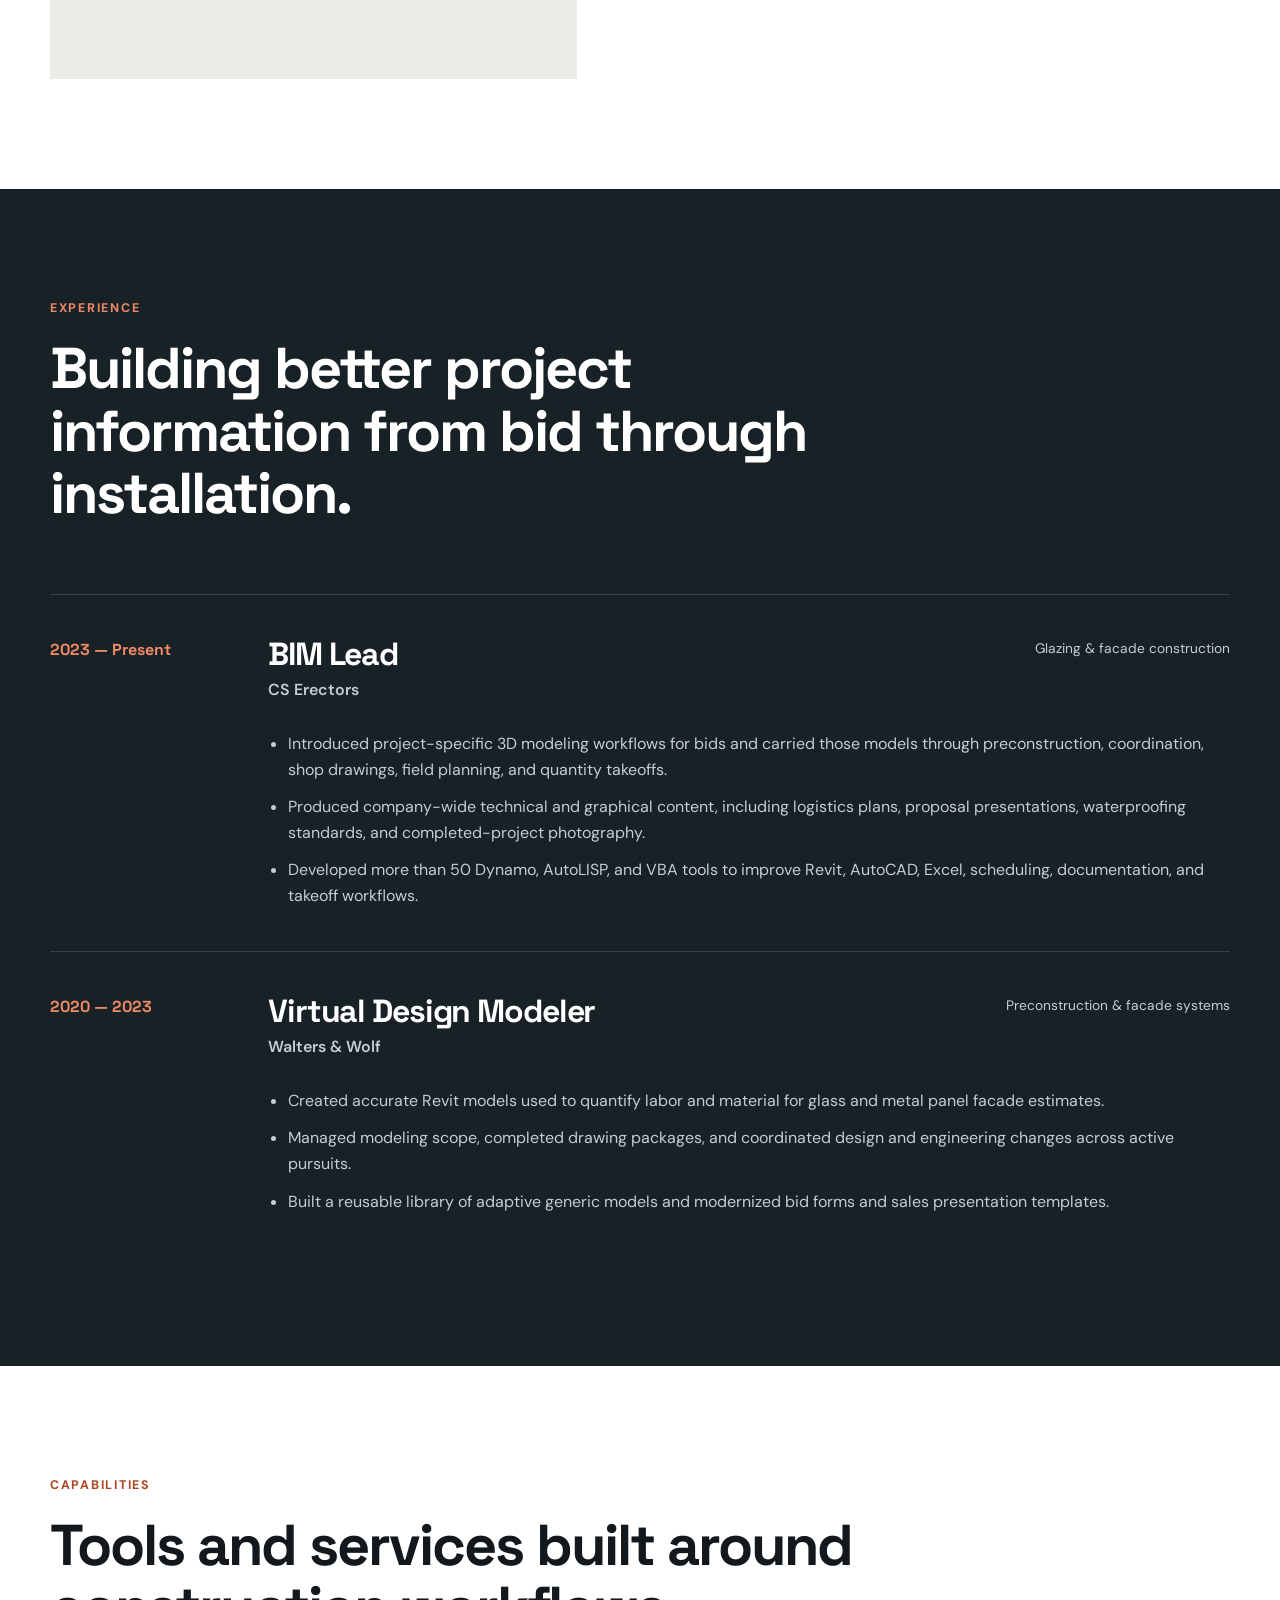
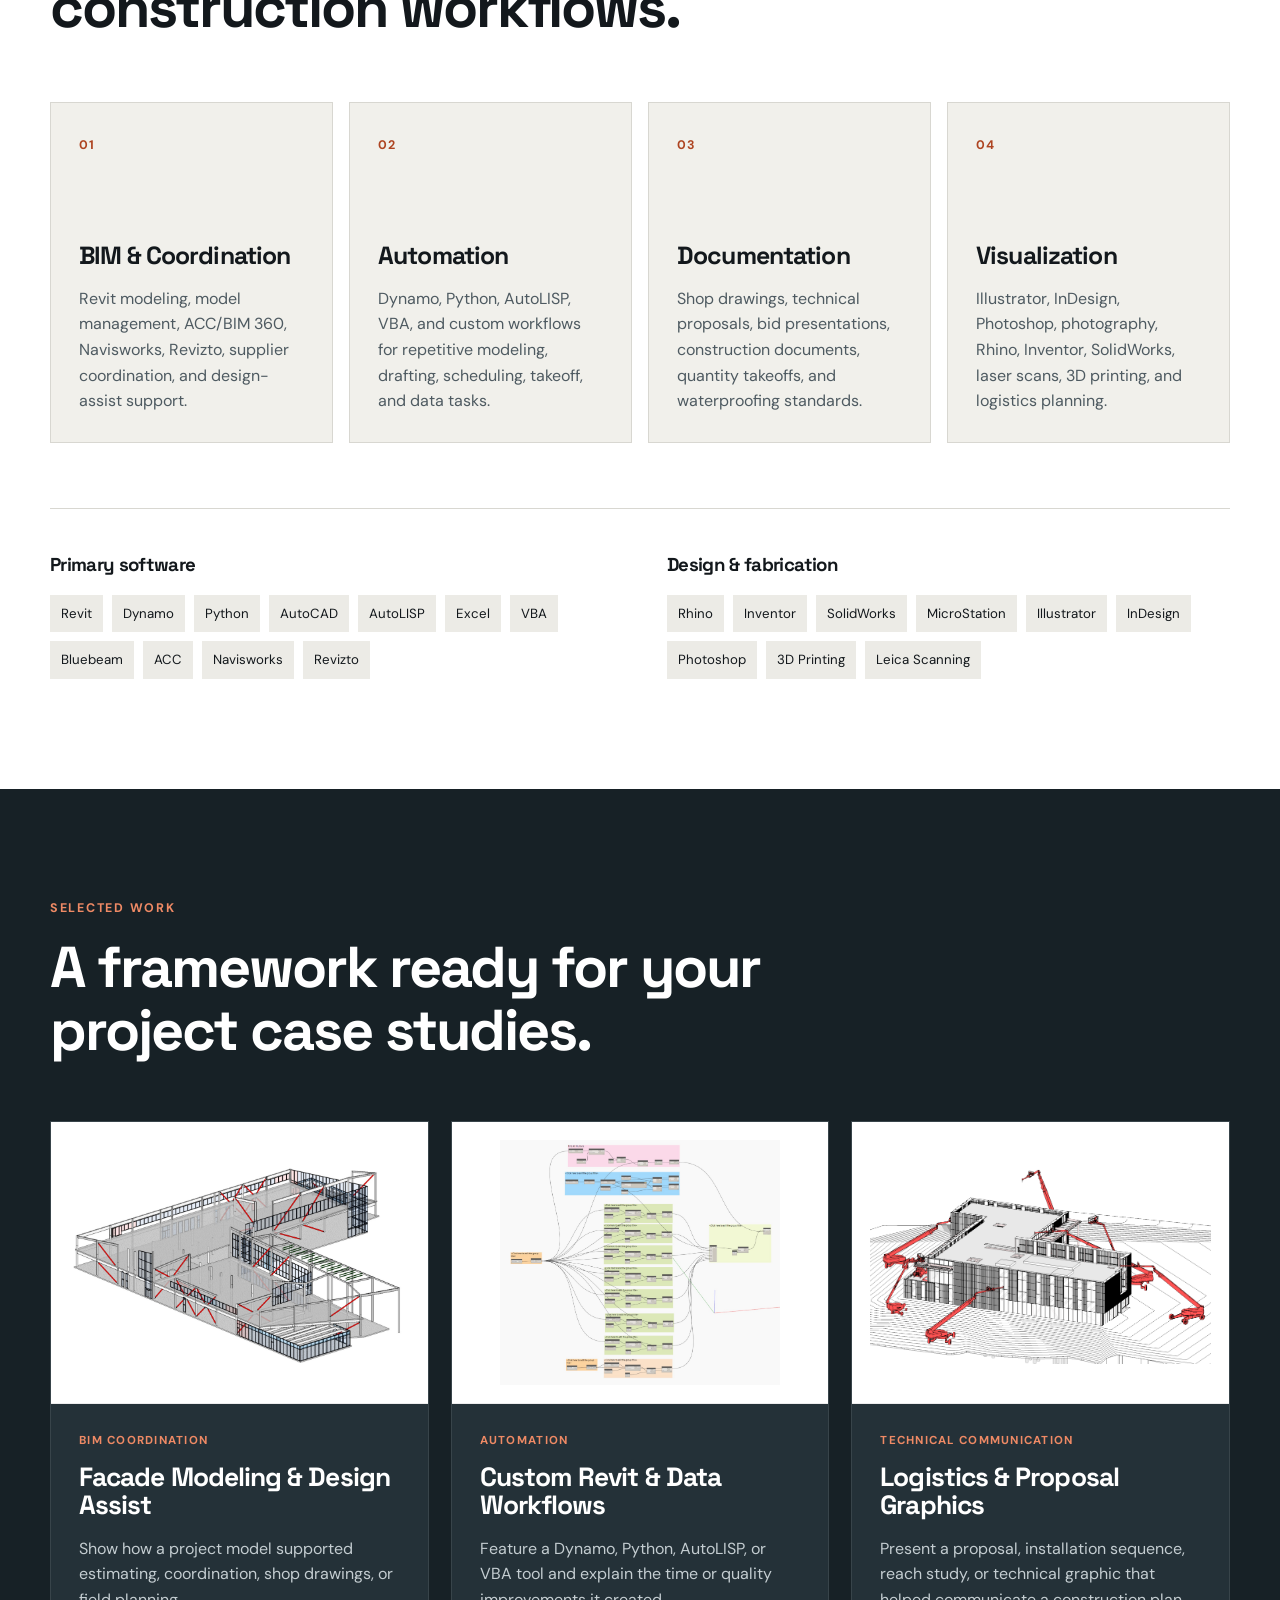
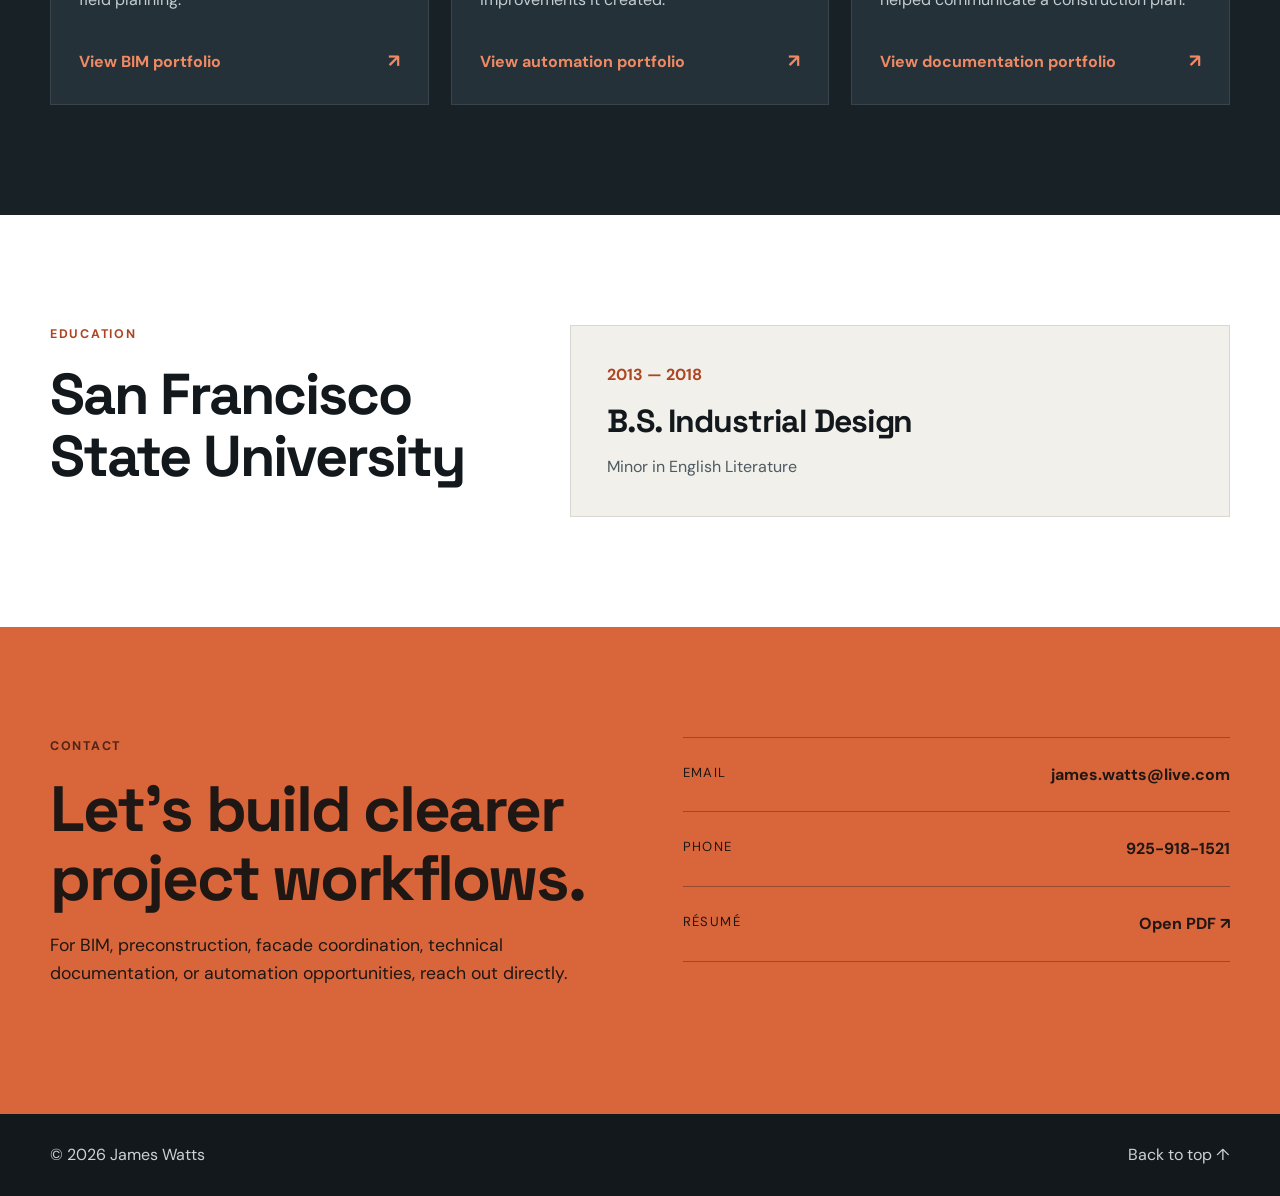
==== commit 346e89f7: "Add files via upload" ====
--- a/index.html
+++ b/index.html
@@ -187,7 +187,7 @@
         <div class="section-heading reveal">
           <p class="eyebrow">Selected work</p>
           <h2>A framework ready for your project case studies.</h2>
-          <p class="section-note">These cards now use real project visuals and link to dedicated portfolio pages for BIM coordination, automation, and technical communication.</p>
+          
         </div>
 
         <div class="project-grid">
--- a/style.css
+++ b/style.css
@@ -825,3 +825,31 @@
   object-fit: cover;
   display: block;
 }
+
+
+/* Selected Work image framing */
+#work .section-note {
+  display: none;
+}
+
+#work .project-visual {
+  aspect-ratio: 4 / 3;
+  display: flex;
+  align-items: center;
+  justify-content: center;
+  padding: 18px;
+  background: #ffffff;
+  border-bottom: 1px solid rgba(19, 24, 28, 0.08);
+}
+
+#work.section-dark .project-visual {
+  background: #ffffff;
+}
+
+#work .project-visual img {
+  width: 100%;
+  height: 100%;
+  object-fit: contain;
+  display: block;
+  background: #ffffff;
+}
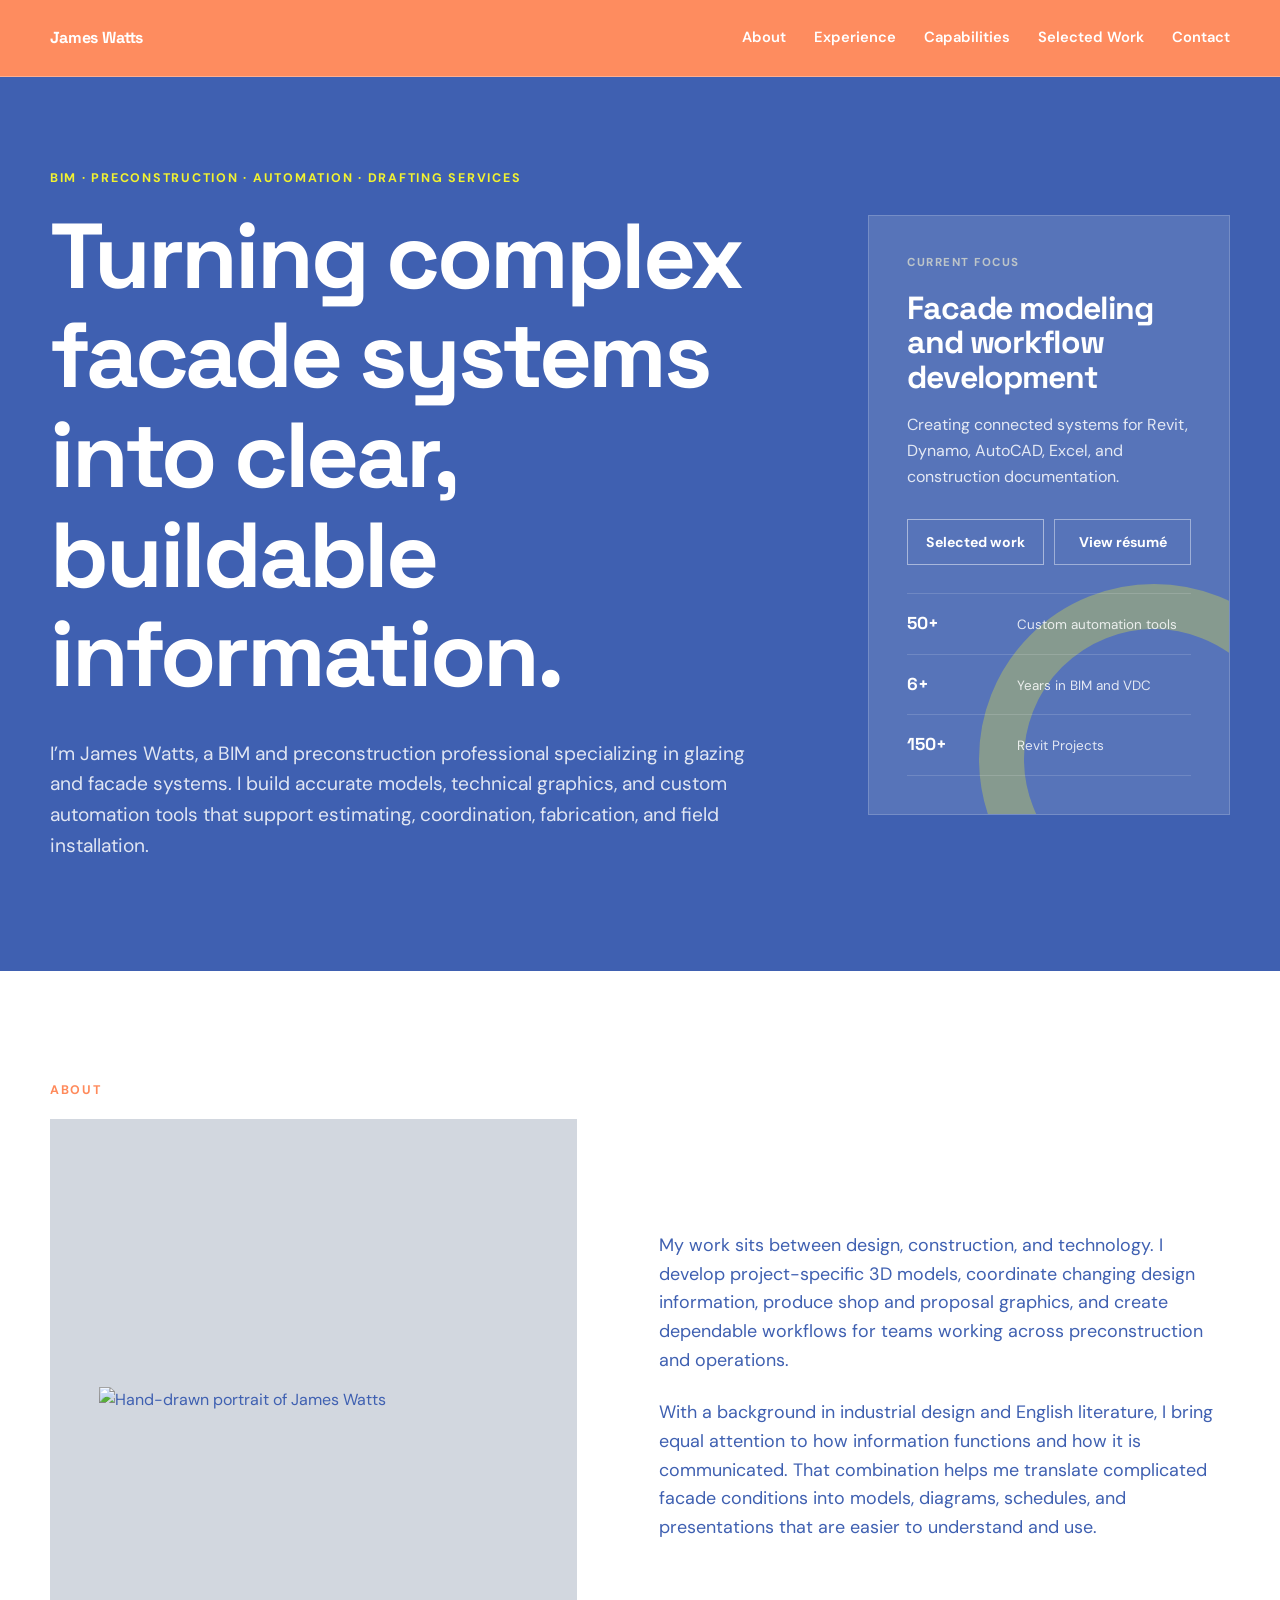
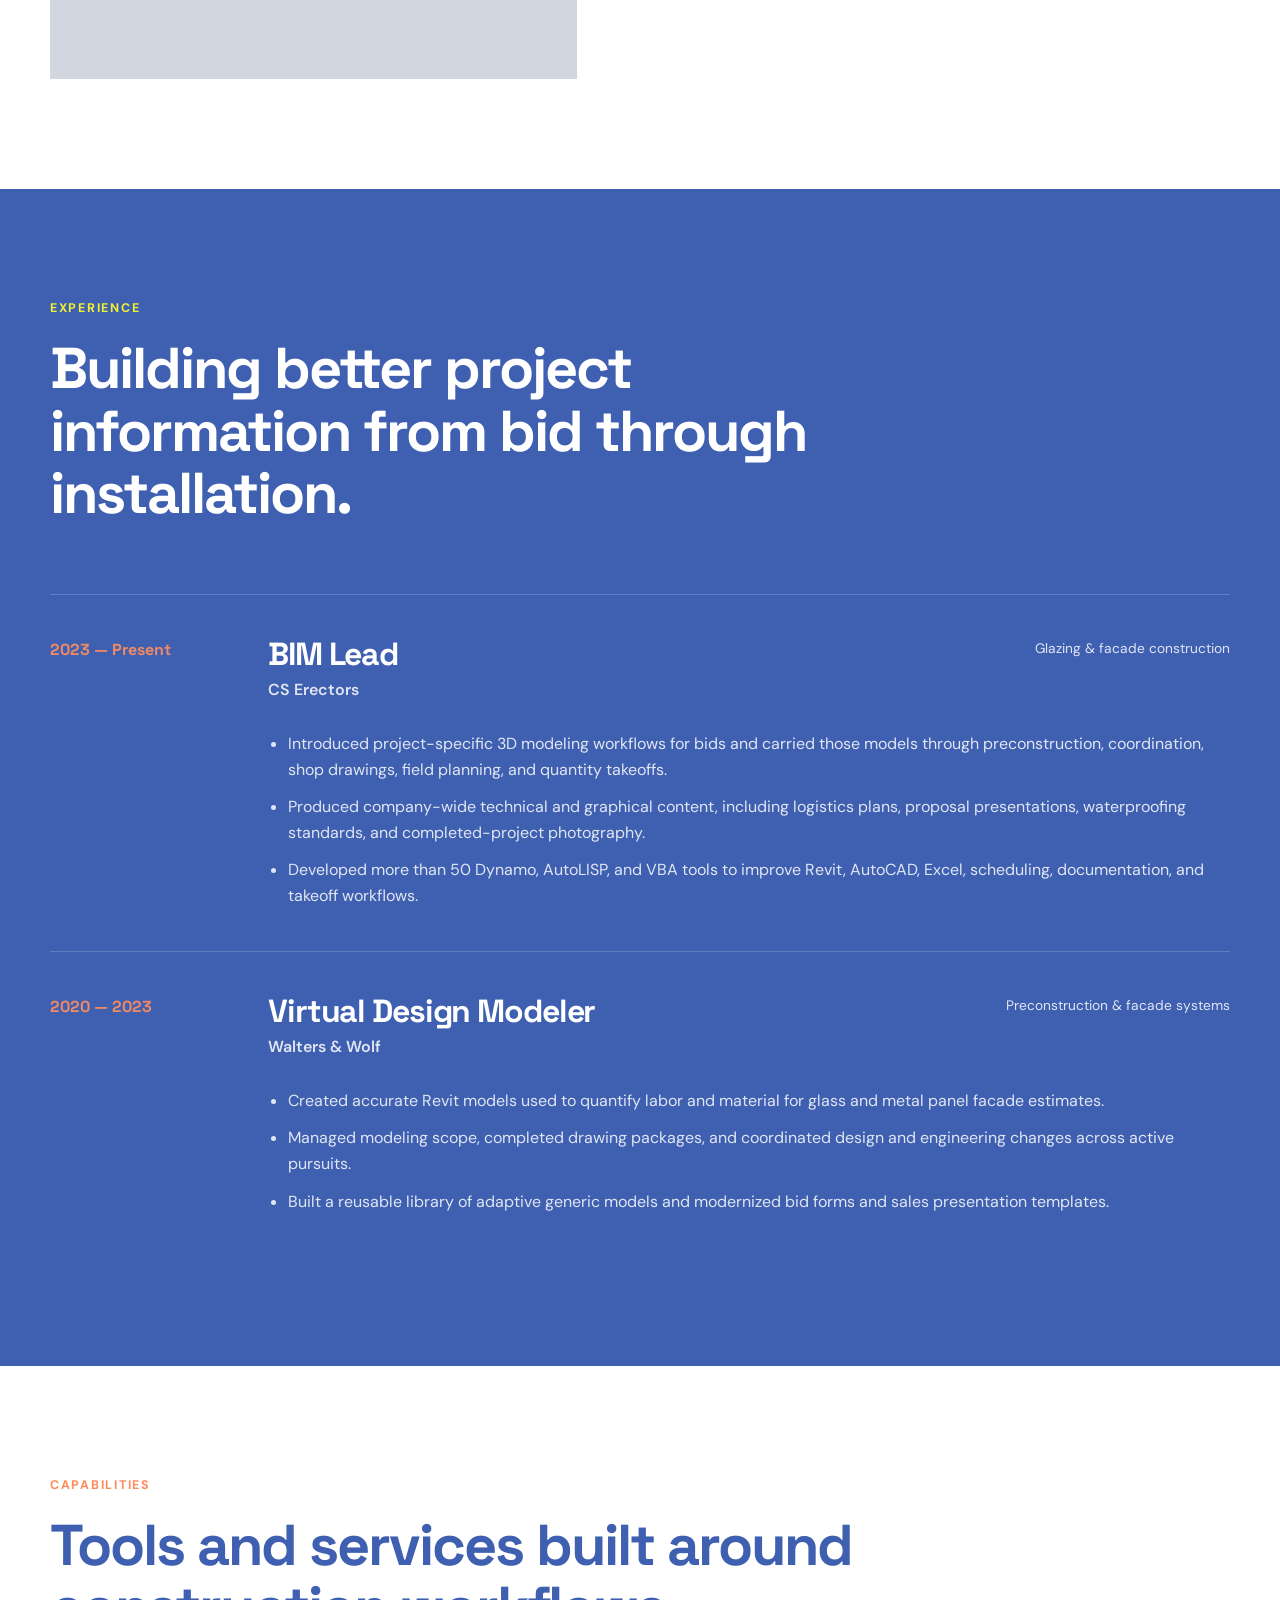
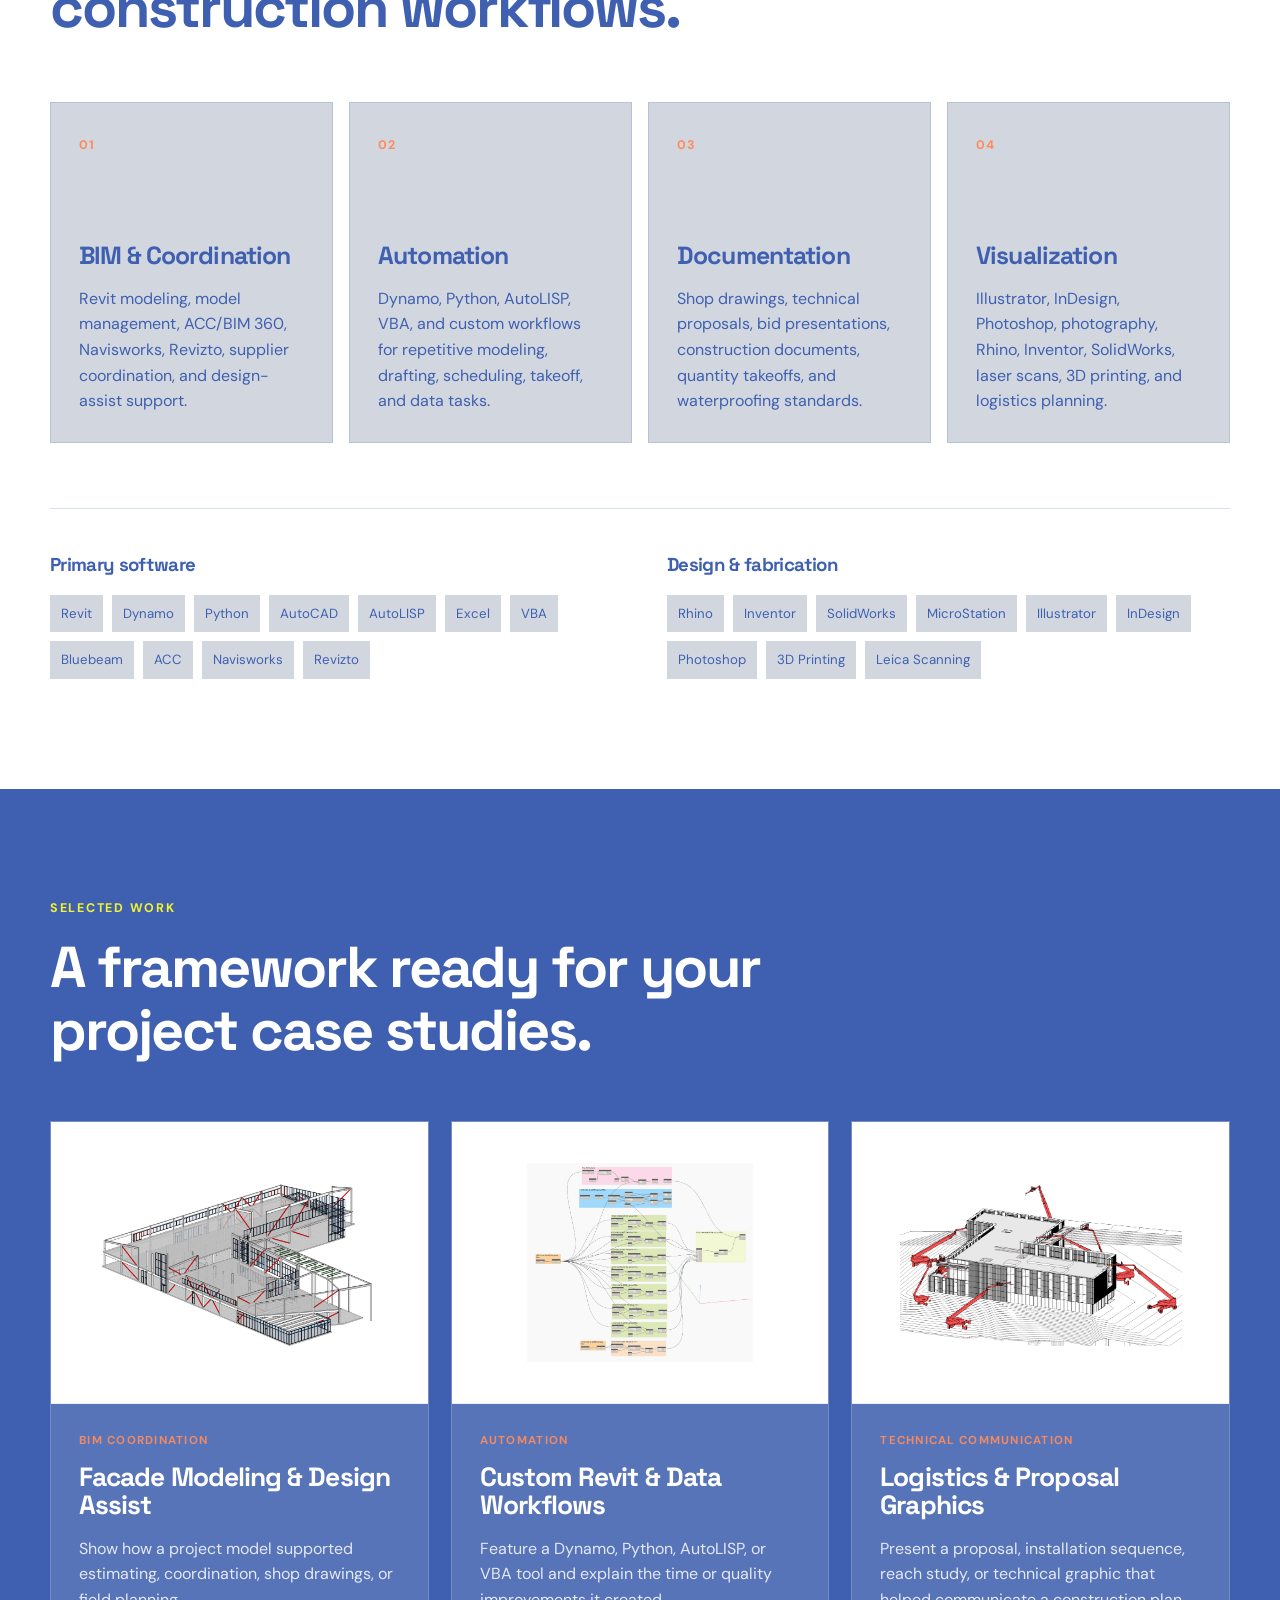
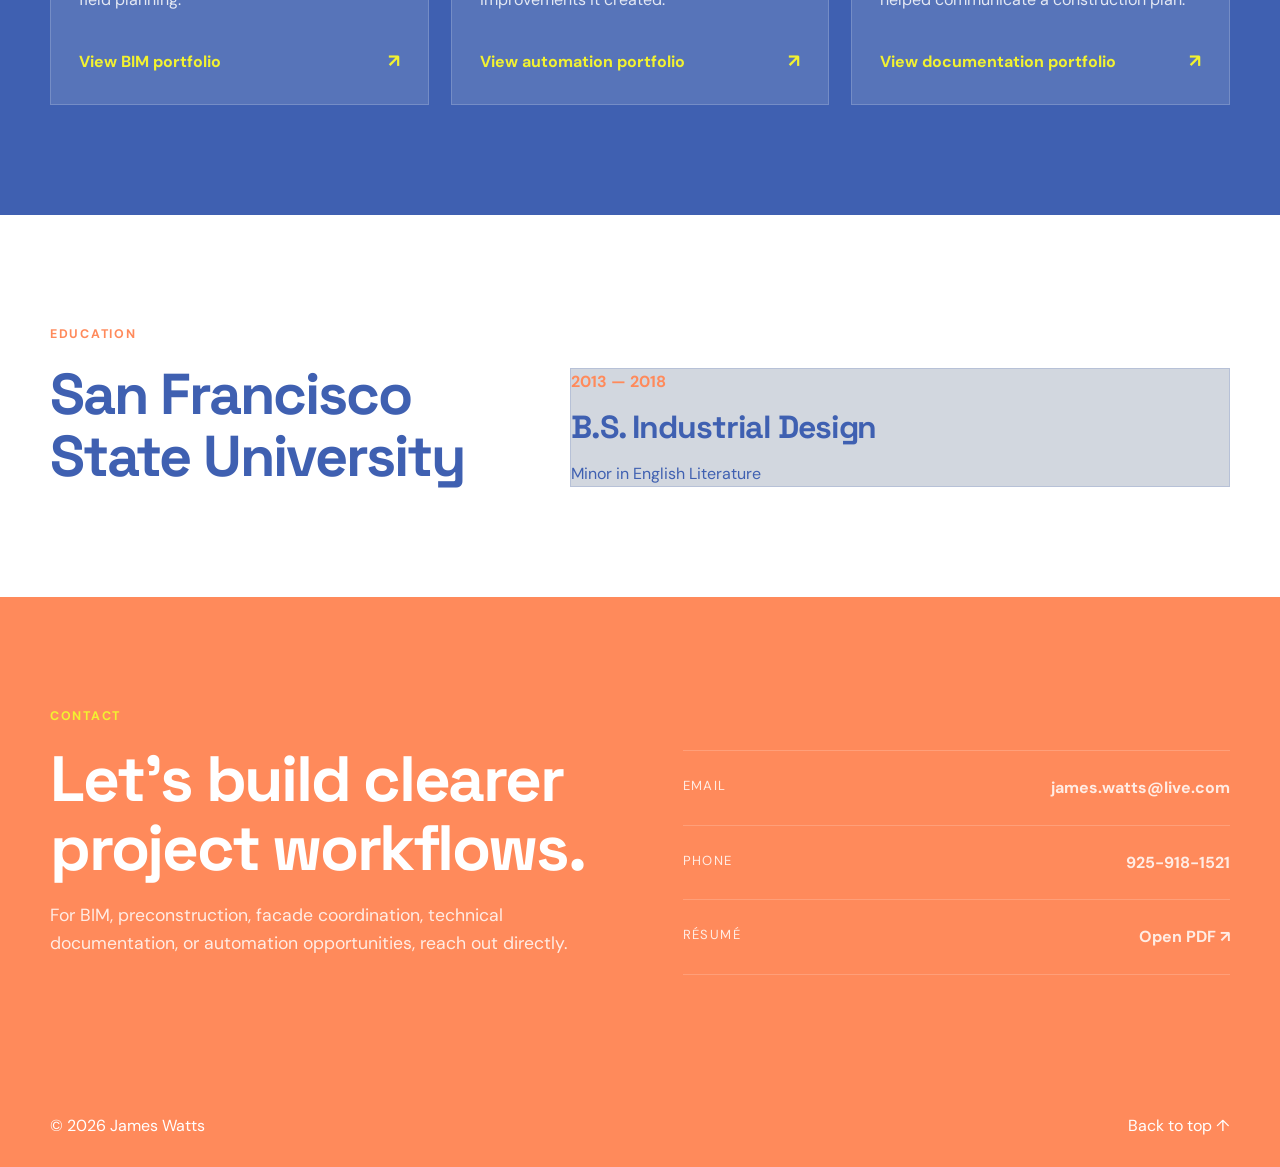
==== commit 3d82aab9: "Add files via upload" ====
--- a/index.html
+++ b/index.html
@@ -36,7 +36,7 @@
     <section class="hero section section-dark">
       <div class="container hero-grid">
         <div class="hero-copy reveal">
-          <p class="eyebrow">BIM · Preconstruction · Automation</p>
+          <p class="eyebrow">BIM · Preconstruction · Automation · Drafting Services</p>
           <h1>Turning complex facade systems into clear, buildable information.</h1>
           <p class="hero-intro">
             I’m James Watts, a BIM and preconstruction professional specializing in glazing and facade systems. I build accurate models, technical graphics, and custom automation tools that support estimating, coordination, fabrication, and field installation.
@@ -49,14 +49,14 @@
           <p class="hero-panel-copy">Creating connected systems for Revit, Dynamo, AutoCAD, Excel, and construction documentation.</p>
 
           <div class="hero-panel-actions">
-            <a class="button button-primary" href="#work">View selected work</a>
+            <a class="button button-primary" href="#work">Selected work</a>
             <a class="button button-secondary" href="assets/James-Watts-Resume.pdf" target="_blank" rel="noopener">View résumé</a>
           </div>
 
           <ul class="hero-panel-meta" aria-label="Professional highlights">
             <li><strong>50+</strong><span>Custom automation tools</span></li>
             <li><strong>6+</strong><span>Years in BIM and VDC</span></li>
-            <li><strong>End-to-end</strong><span>Bid through field support</span></li>
+            <li><strong>150+</strong><span>Revit Projects</span></li>
           </ul>
         </aside>
       </div>
--- a/style.css
+++ b/style.css
@@ -853,3 +853,430 @@
   display: block;
   background: #ffffff;
 }
+
+
+/* Keep Selected Work images comfortably inside the white frame */
+#work .project-visual {
+  padding: 28px;
+}
+
+#work .project-visual img {
+  width: 88%;
+  height: 88%;
+  max-width: 100%;
+  max-height: 100%;
+  object-fit: contain;
+}
+
+
+/* ===== Palette refresh based on provided swatches =====
+   Tech Blue  : #3F60B1
+   Coral Glow : #FF8A5B
+   Canary Yellow: #F2F230
+   Pale Slate : #D2D7DF
+   Muted Teal : #94BFA7
+   Text: white
+*/
+:root {
+  --ink: #ffffff;
+  --ink-soft: rgba(255, 255, 255, 0.84);
+  --paper: #d2d7df;
+  --white: #ffffff;
+  --line: rgba(255, 255, 255, 0.22);
+  --accent: #ff8a5b;
+  --accent-dark: #f2f230;
+  --hero-muted: rgba(255, 255, 255, 0.84);
+  --dark: #3f60b1;
+  --dark-soft: #94bfa7;
+  --shadow: 0 22px 60px rgba(38, 58, 110, 0.20);
+}
+
+body {
+  background: var(--paper);
+  color: var(--ink);
+}
+
+.site-header {
+  background: rgba(63, 96, 177, 0.94);
+  border-bottom: 1px solid rgba(255, 255, 255, 0.18);
+}
+
+.brand,
+.site-nav a,
+.footer-wrap a,
+.footer-wrap p {
+  color: #ffffff;
+}
+
+.site-nav a:hover,
+.site-nav a:focus-visible,
+.brand:hover,
+.brand:focus-visible {
+  color: var(--accent-dark);
+}
+
+.skip-link {
+  background: var(--accent);
+  color: #ffffff;
+}
+
+.eyebrow,
+.section-dark .eyebrow,
+.section-light .eyebrow,
+.contact-section .eyebrow,
+.timeline-date,
+.project-type,
+.card-number,
+.project-link-label,
+.capability-action,
+.education-years {
+  color: var(--accent-dark);
+}
+
+.button {
+  border-color: rgba(255, 255, 255, 0.35);
+  color: #ffffff;
+}
+
+.button-primary {
+  background: var(--accent);
+  border-color: var(--accent);
+  color: #ffffff;
+}
+
+.button-secondary {
+  background: transparent;
+  color: #ffffff;
+}
+
+.button-secondary:hover,
+.button-primary:hover {
+  background: rgba(255, 138, 91, 0.88);
+  border-color: rgba(255, 138, 91, 0.88);
+}
+
+.section-dark,
+.hero.section-dark {
+  background: var(--dark);
+  color: #ffffff;
+}
+
+.section-light,
+#about.section-light,
+#capabilities.section-light,
+#education.section-light {
+  background: var(--dark-soft);
+  color: #ffffff;
+}
+
+.contact-section {
+  background: var(--accent);
+  color: #ffffff;
+}
+
+.site-footer {
+  background: var(--dark);
+  color: #ffffff;
+}
+
+.section-light h1,
+.section-light h2,
+.section-light h3,
+.section-light p,
+.section-light li,
+.section-light strong,
+.section-dark h1,
+.section-dark h2,
+.section-dark h3,
+.section-dark p,
+.section-dark li,
+.section-dark strong,
+.contact-section h2,
+.contact-section p,
+.contact-section strong,
+.contact-section a {
+  color: #ffffff;
+}
+
+.hero-intro,
+.section-note,
+.prose p,
+.role-heading p,
+.role-heading > span,
+.timeline-card ul,
+.timeline-card li,
+.hero-panel p,
+.hero-meta span,
+.project-content > p:not(.project-type),
+.education-card p:last-child,
+.capability-card p,
+.contact-grid > div:first-child > p:last-child,
+.contact-links span,
+.contact-links strong {
+  color: rgba(255, 255, 255, 0.84) !important;
+}
+
+.hero-panel,
+#work.section-dark .project-card,
+#capabilities.section-light .capability-card,
+#education.section-light .education-card,
+.category-summary,
+.category-project,
+.about-photo-shell {
+  background: rgba(210, 215, 223, 0.16) !important;
+  border: 1px solid rgba(255, 255, 255, 0.18) !important;
+  box-shadow: none;
+}
+
+.hero-panel::after {
+  border-color: rgba(242, 242, 48, 0.30);
+}
+
+.about-photo-shell {
+  background: rgba(210, 215, 223, 0.22) !important;
+}
+
+.hero-meta,
+.timeline-item,
+.skills-wrap,
+.contact-links,
+.contact-links a {
+  border-color: rgba(255, 255, 255, 0.18) !important;
+}
+
+#capabilities.section-light .skills-wrap {
+  border-color: rgba(255, 255, 255, 0.18) !important;
+}
+
+#capabilities.section-light .tag-list span,
+.focus-list span,
+.contact-links a:hover {
+  background: rgba(210, 215, 223, 0.16);
+  color: #ffffff;
+  border-color: rgba(255, 255, 255, 0.20);
+}
+
+.project-card-link:hover,
+.capability-link:hover,
+.category-navigation a:hover {
+  box-shadow: 0 16px 38px rgba(38, 58, 110, 0.20);
+}
+
+#work .project-visual {
+  background: #ffffff !important;
+  border-bottom: 1px solid rgba(63, 96, 177, 0.10);
+}
+
+.project-link-label,
+#work.section-dark .project-content a,
+.project-content a,
+.category-back,
+.category-project .project-status {
+  color: var(--accent-dark) !important;
+}
+
+.category-navigation a {
+  background: rgba(210, 215, 223, 0.16);
+  border: 1px solid rgba(255, 255, 255, 0.18);
+  color: #ffffff;
+}
+
+.category-navigation a[aria-current="page"] {
+  background: var(--accent);
+  border-color: var(--accent);
+  color: #ffffff;
+}
+
+.menu-toggle span {
+  background: #ffffff;
+}
+
+@media (max-width: 760px) {
+  .site-nav {
+    background: var(--dark);
+    border-bottom: 1px solid rgba(255, 255, 255, 0.18);
+  }
+}
+
+
+/* ===== White light sections + green header + contact alignment ===== */
+.site-header,
+.category-page .site-header {
+  background: rgba(148, 191, 167, 0.96);
+  border-bottom: 1px solid rgba(255, 255, 255, 0.28);
+}
+
+/* Replace the muted-green section backgrounds with white */
+.section-light,
+#about.section-light,
+#capabilities.section-light,
+#education.section-light {
+  background: #ffffff;
+  color: #3f60b1;
+}
+
+/* Readable Tech Blue typography on white sections */
+.section-light h1,
+.section-light h2,
+.section-light h3,
+.section-light p,
+.section-light li,
+.section-light strong,
+.section-light .section-note,
+.section-light .prose p,
+.section-light .role-heading p,
+.section-light .role-heading > span,
+.section-light .timeline-card ul,
+.section-light .timeline-card li,
+.section-light .capability-card p,
+.section-light .education-card p:last-child {
+  color: #3f60b1 !important;
+}
+
+.section-light .eyebrow,
+#capabilities.section-light .eyebrow,
+#capabilities.section-light .card-number,
+.section-light .timeline-date,
+.section-light .education-years {
+  color: #ff8a5b !important;
+}
+
+/* Pale Slate surfaces on white sections */
+#capabilities.section-light .capability-card,
+#education.section-light .education-card,
+.category-project {
+  background: #d2d7df !important;
+  border: 1px solid rgba(63, 96, 177, 0.18) !important;
+  color: #3f60b1;
+}
+
+#capabilities.section-light .tag-list span,
+.category-navigation a {
+  background: #d2d7df;
+  color: #3f60b1;
+  border-color: rgba(63, 96, 177, 0.18);
+}
+
+#capabilities.section-light .skills-wrap,
+.section-light .timeline-item {
+  border-color: rgba(63, 96, 177, 0.20) !important;
+}
+
+/* Keep the portrait panel softly framed on white */
+.about-photo-shell {
+  background: #d2d7df !important;
+  border-color: rgba(63, 96, 177, 0.18) !important;
+}
+
+/* Bottom-align contact links with the left contact text block */
+.contact-grid {
+  align-items: end;
+}
+
+.contact-links {
+  align-self: end;
+  width: 100%;
+}
+
+@media (max-width: 980px) {
+  .contact-grid {
+    align-items: stretch;
+  }
+
+  .contact-links {
+    align-self: auto;
+  }
+}
+
+
+/* ===== Final requested refinements ===== */
+
+/* Orange top and bottom ribbons */
+.site-header,
+.category-page .site-header {
+  background: rgba(255, 138, 91, 0.97);
+  border-bottom: 1px solid rgba(255, 255, 255, 0.30);
+}
+
+.site-footer {
+  background: #ff8a5b;
+  color: #ffffff;
+}
+
+.site-footer a,
+.site-footer p,
+.brand,
+.site-nav a {
+  color: #ffffff;
+}
+
+.site-nav a:hover,
+.site-nav a:focus-visible,
+.brand:hover,
+.brand:focus-visible {
+  color: #f2f230;
+}
+
+/* Selected Work button is neutral until hover */
+.hero-panel-actions .button-primary {
+  background: transparent;
+  border-color: rgba(255, 255, 255, 0.48);
+  color: #ffffff;
+}
+
+.hero-panel-actions .button-primary:hover,
+.hero-panel-actions .button-primary:focus-visible {
+  background: #ff8a5b;
+  border-color: #ff8a5b;
+  color: #ffffff;
+}
+
+/* Remove the blue border around the About portrait */
+.about-photo-shell {
+  border: 0 !important;
+  box-shadow: none !important;
+}
+
+/* Remove the Education card box and bottom-align the degree information */
+#education .split-layout {
+  align-items: end;
+}
+
+#education .education-card {
+  align-self: end;
+  padding: 0;
+  background: transparent !important;
+  border: 0 !important;
+  box-shadow: none !important;
+}
+
+#education .education-card p:last-child {
+  margin-bottom: 0;
+}
+
+/* Keep contact information bottom-aligned */
+.contact-grid {
+  align-items: end;
+}
+
+.contact-links {
+  align-self: end;
+}
+
+/* Orange mobile navigation panel to match the header */
+@media (max-width: 760px) {
+  .site-nav {
+    background: #ff8a5b;
+    border-bottom: 1px solid rgba(255, 255, 255, 0.30);
+  }
+}
+
+@media (max-width: 980px) {
+  #education .split-layout {
+    align-items: start;
+  }
+
+  #education .education-card {
+    align-self: auto;
+  }
+}
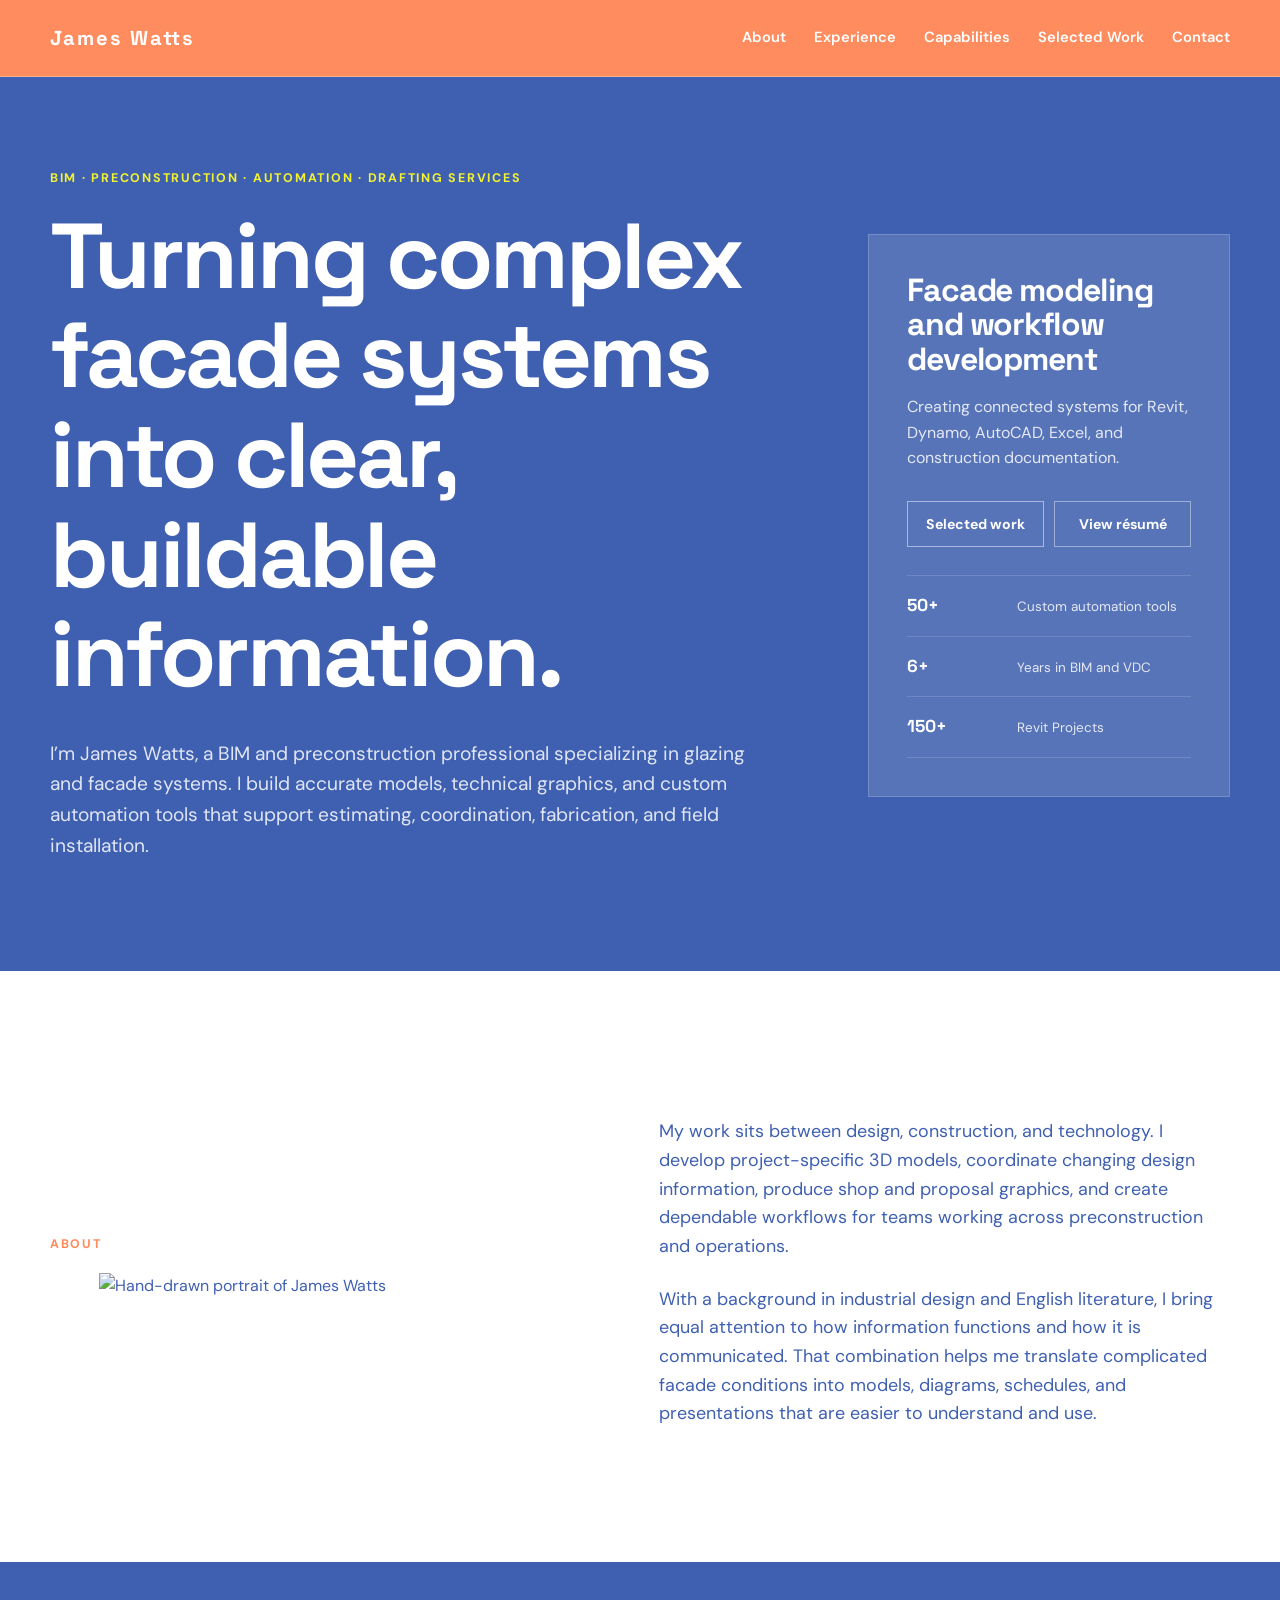
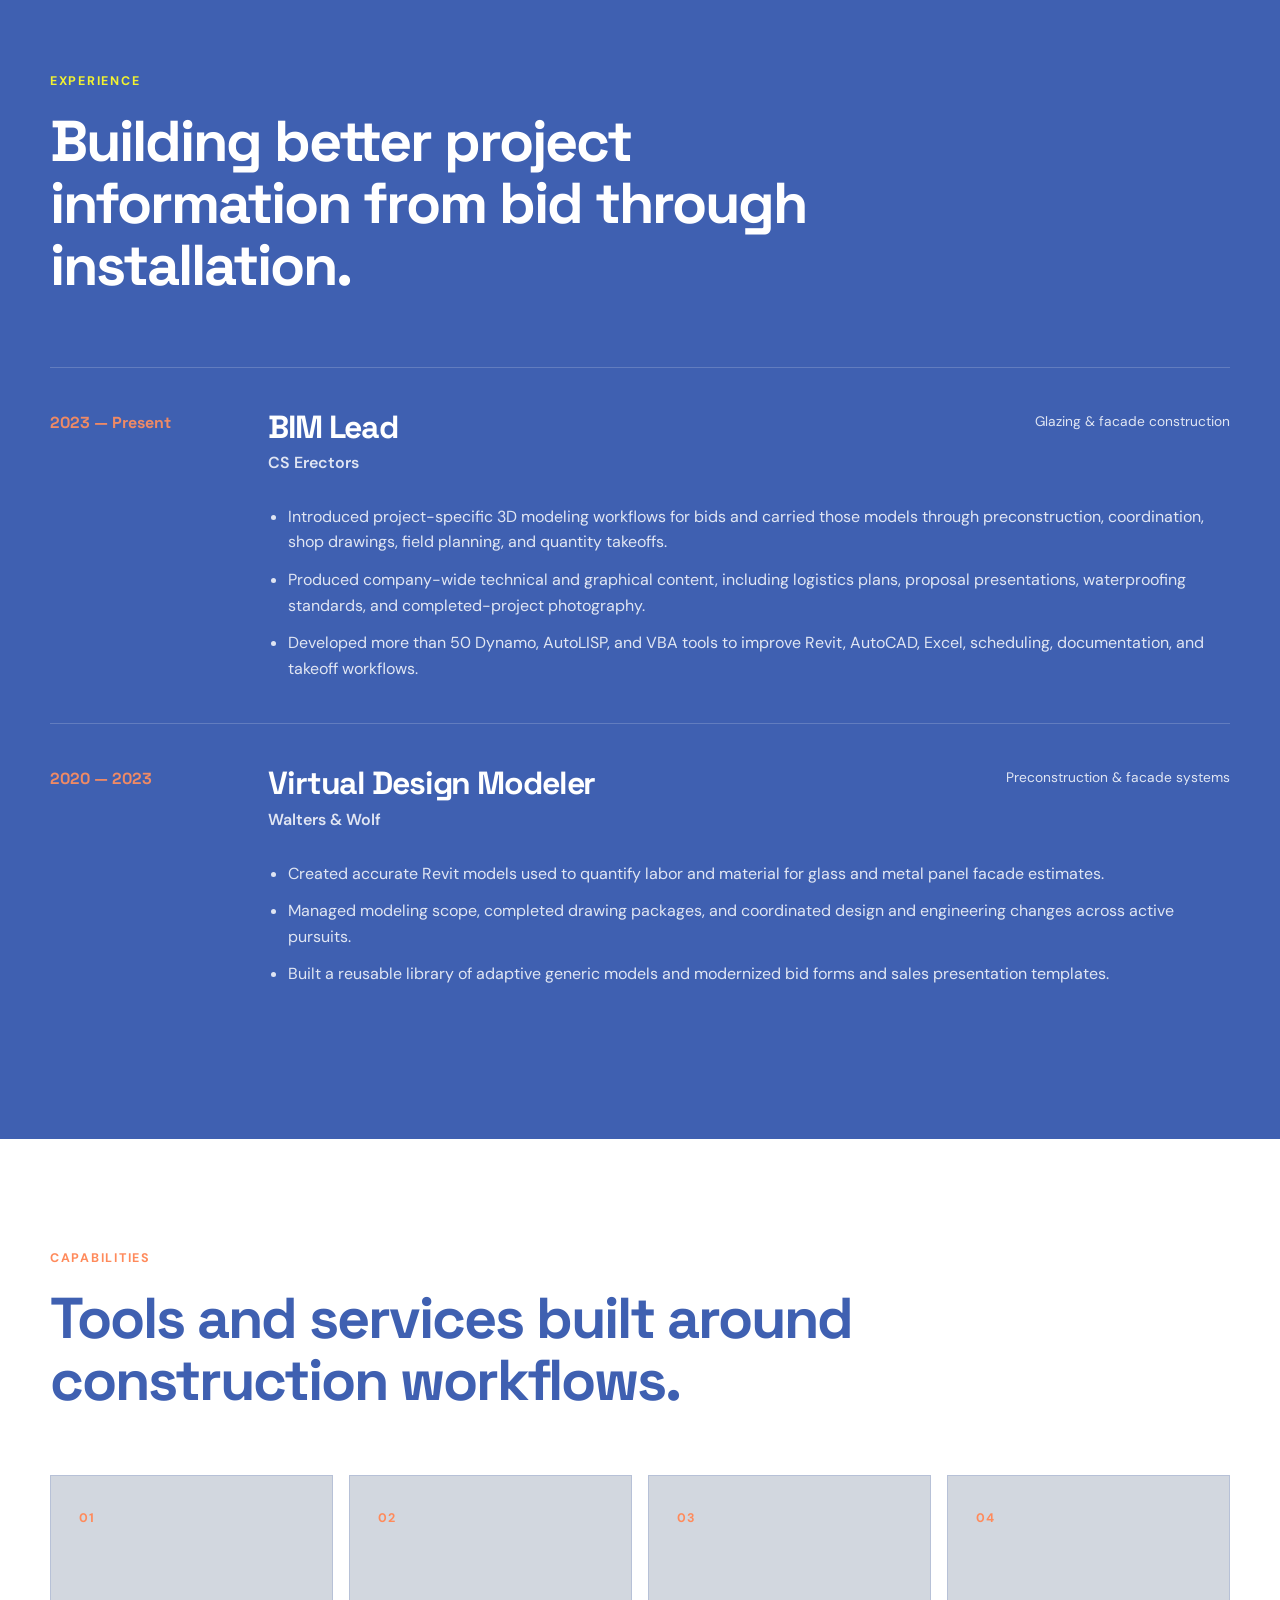
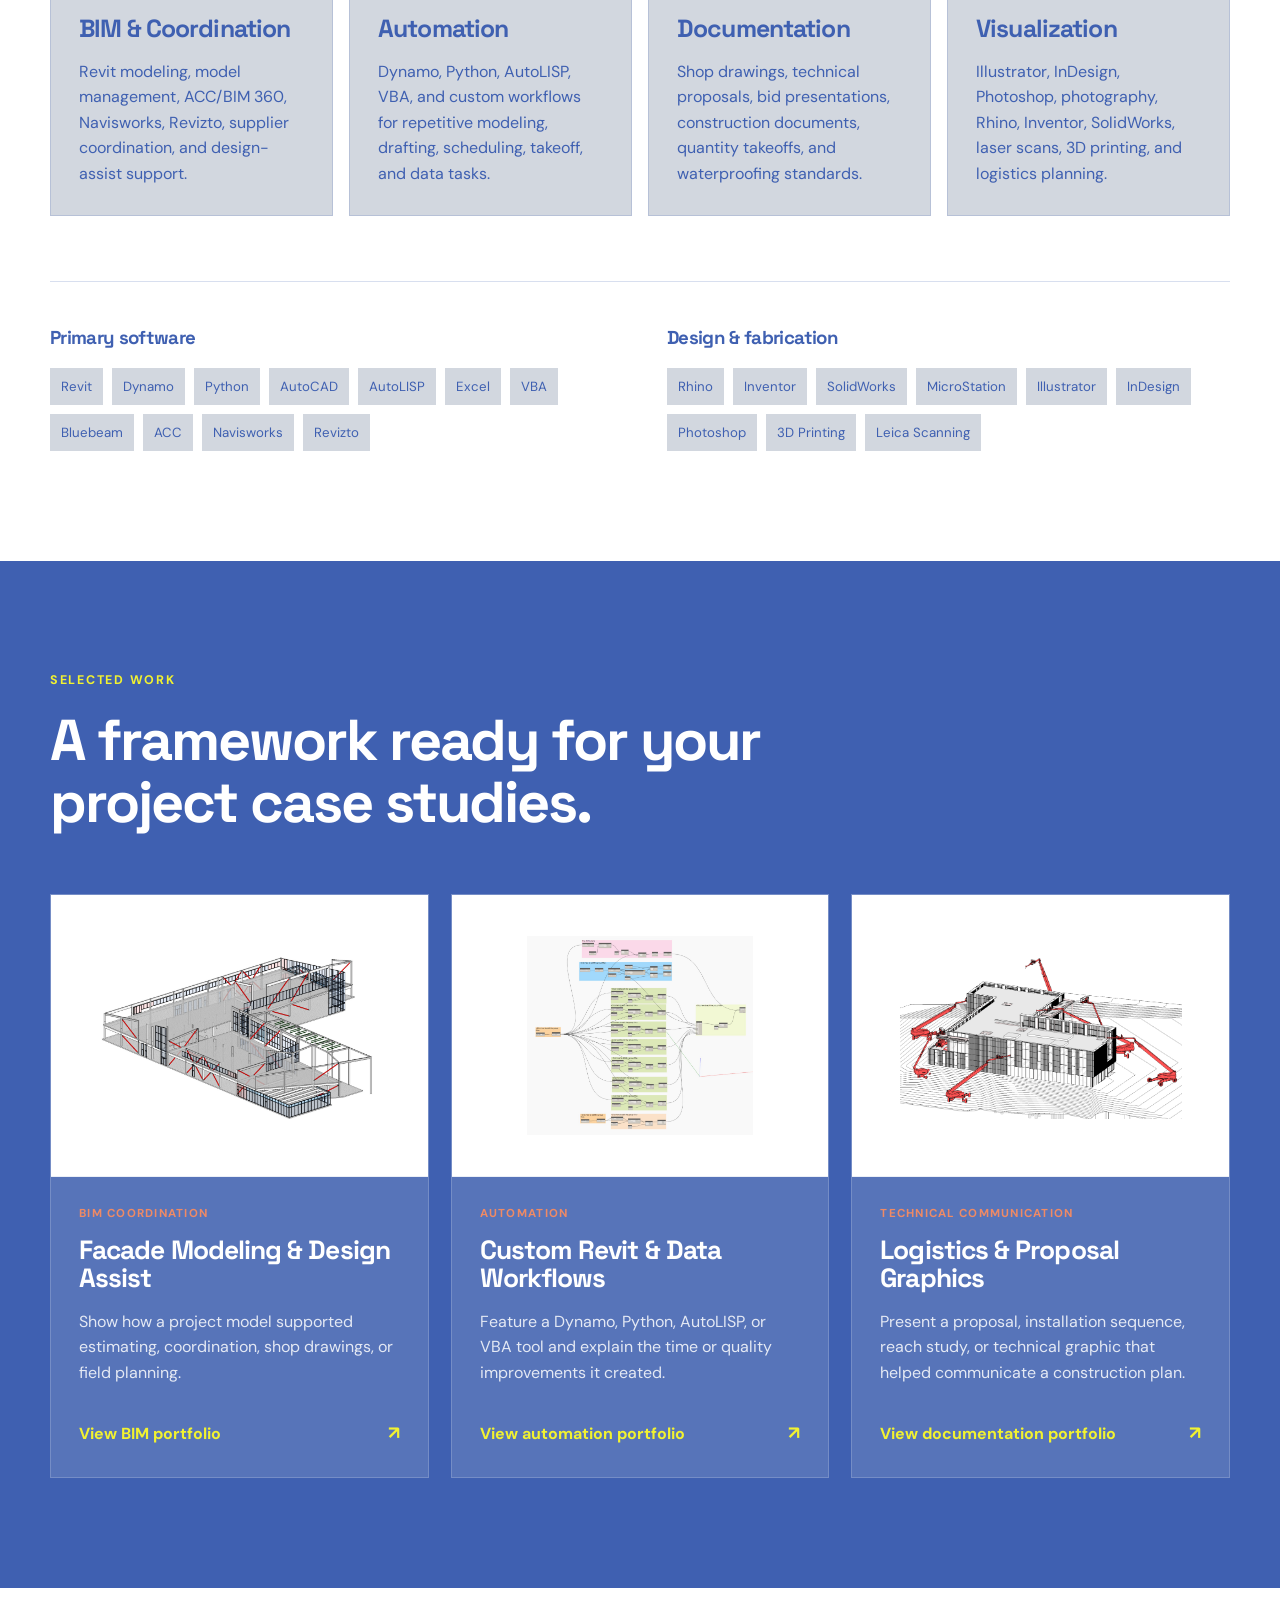
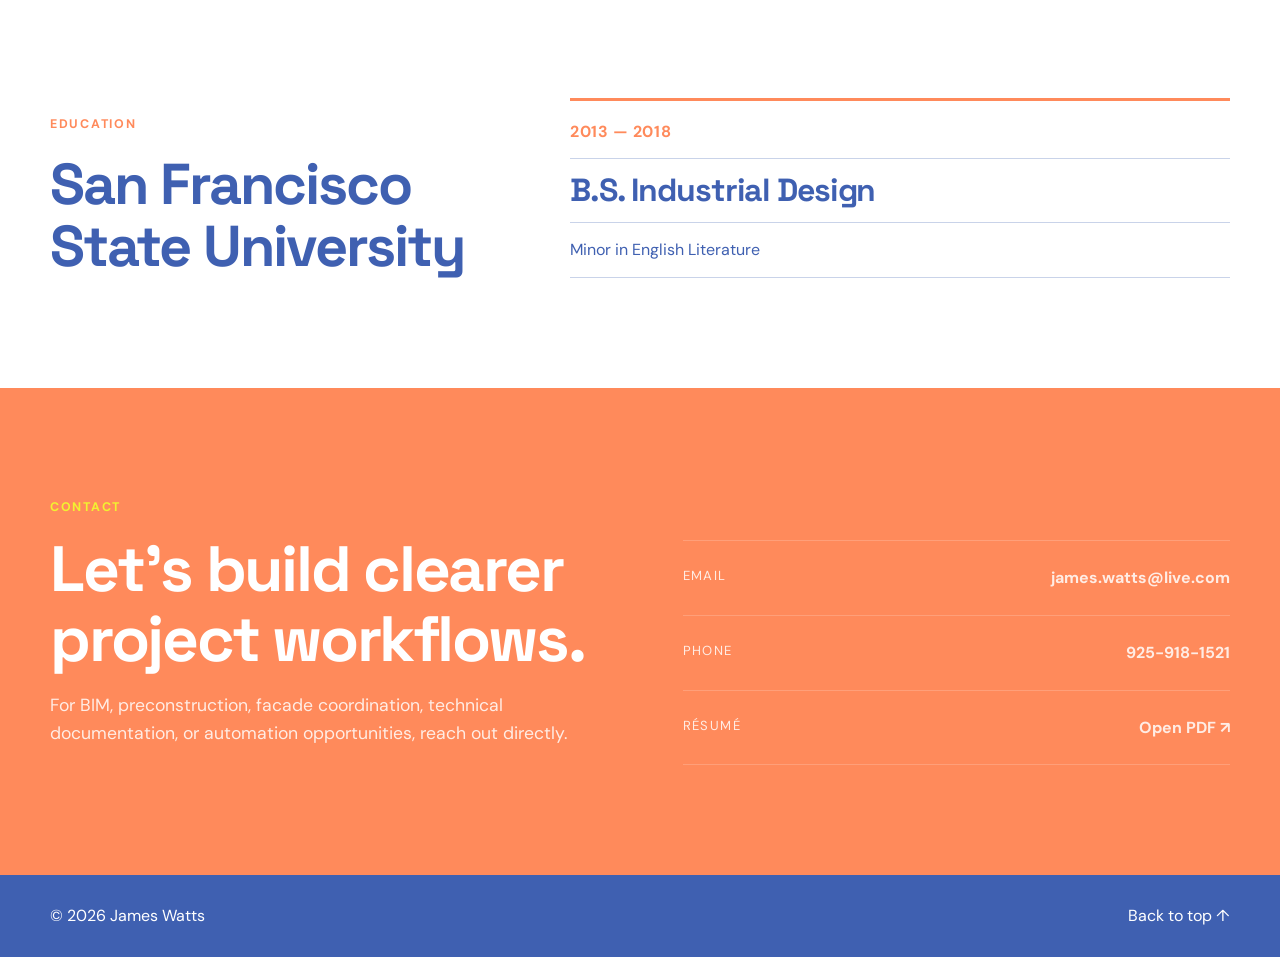
==== commit f046525d: "Add files via upload" ====
--- a/index.html
+++ b/index.html
@@ -44,7 +44,6 @@
         </div>
 
         <aside class="hero-panel reveal" aria-label="Professional focus">
-          <div class="panel-label">Current focus</div>
           <h2>Facade modeling and workflow development</h2>
           <p class="hero-panel-copy">Creating connected systems for Revit, Dynamo, AutoCAD, Excel, and construction documentation.</p>
 
--- a/style.css
+++ b/style.css
@@ -1280,3 +1280,377 @@
     align-self: auto;
   }
 }
+
+
+/* ===== Final ribbon and About portrait adjustments ===== */
+
+/* Remove the blue/slate rectangle around the About portrait */
+#about .about-photo-shell {
+  min-height: 0 !important;
+  padding: 0 !important;
+  background: transparent !important;
+  border: 0 !important;
+  box-shadow: none !important;
+}
+
+#about .about-photo {
+  background: transparent !important;
+}
+
+/* Keep the top navigation ribbon orange */
+.site-header,
+.category-page .site-header {
+  background: rgba(255, 138, 91, 0.97) !important;
+  border-bottom: 1px solid rgba(255, 255, 255, 0.30) !important;
+}
+
+/* Keep the bottom footer ribbon Tech Blue */
+.site-footer,
+.category-page .site-footer {
+  background: #3f60b1 !important;
+  color: #ffffff !important;
+  border-top: 0 !important;
+}
+
+.site-footer p,
+.site-footer a,
+.category-page .site-footer p,
+.category-page .site-footer a {
+  color: #ffffff !important;
+}
+
+/* Match the mobile navigation to the orange top ribbon */
+@media (max-width: 760px) {
+  .site-nav {
+    background: #ff8a5b !important;
+    border-bottom: 1px solid rgba(255, 255, 255, 0.30) !important;
+  }
+}
+
+
+/* ===== Header name and Education refinements ===== */
+
+/* Make James Watts larger and give the lettering more breathing room */
+.site-header .brand,
+.category-page .site-header .brand {
+  font-size: 1.18rem !important;
+  font-weight: 700;
+  letter-spacing: 0.065em !important;
+}
+
+/* Keep the Education columns aligned at the bottom */
+#education .split-layout {
+  align-items: end;
+}
+
+/* Remove the card/rectangle while retaining a structured layout */
+#education .education-card {
+  align-self: end;
+  padding: 0 !important;
+  background: transparent !important;
+  border: 0 !important;
+  box-shadow: none !important;
+}
+
+/* Contact-style accent dividers */
+#education .education-card > * {
+  margin: 0 !important;
+  padding: 14px 0;
+  border-bottom: 1px solid rgba(63, 96, 177, 0.28);
+}
+
+#education .education-card > *:first-child {
+  border-top: 3px solid #ff8a5b;
+  padding-top: 18px;
+}
+
+#education .education-card > *:last-child {
+  border-bottom: 1px solid rgba(63, 96, 177, 0.28);
+}
+
+/* Preserve the visual hierarchy */
+#education .education-years {
+  color: #ff8a5b !important;
+  font-weight: 700;
+  letter-spacing: 0.035em;
+}
+
+#education .education-card h3 {
+  color: #3f60b1 !important;
+  font-size: clamp(1.75rem, 2.5vw, 2.25rem);
+}
+
+#education .education-card p:last-child {
+  color: #3f60b1 !important;
+}
+
+/* Stack naturally on smaller screens */
+@media (max-width: 980px) {
+  #education .split-layout {
+    align-items: start;
+  }
+
+  #education .education-card {
+    align-self: auto;
+    width: 100%;
+  }
+}
+
+
+/* ===== Final specificity fix ===== */
+
+/* Slightly larger, more widely spaced name */
+.site-header .brand,
+.category-page .site-header .brand {
+  font-size: 1.26rem !important;
+  letter-spacing: 0.10em !important;
+}
+
+/* Override the more-specific old Education card styling */
+#education.section-light .education-card,
+#education .education-card {
+  background: transparent !important;
+  border: 0 !important;
+  box-shadow: none !important;
+  padding: 0 !important;
+}
+
+/* Ensure the individual education rows stay transparent */
+#education.section-light .education-card > *,
+#education .education-card > * {
+  background: transparent !important;
+}
+
+
+/* ===== Embedded portfolio PDF viewer ===== */
+.portfolio-pdf {
+  margin-top: 78px;
+  padding-top: 42px;
+  border-top: 1px solid rgba(63, 96, 177, 0.22);
+}
+
+.portfolio-pdf-heading {
+  display: flex;
+  align-items: end;
+  justify-content: space-between;
+  gap: 28px;
+  margin-bottom: 24px;
+}
+
+.portfolio-pdf-heading h2 {
+  margin: 0;
+  color: #3f60b1;
+  font-size: clamp(2rem, 4vw, 3.6rem);
+}
+
+.portfolio-pdf-heading .eyebrow {
+  margin-bottom: 10px;
+}
+
+.portfolio-pdf-button {
+  flex: 0 0 auto;
+  background: #ff8a5b;
+  border-color: #ff8a5b;
+  color: #ffffff;
+}
+
+.portfolio-pdf-button:hover,
+.portfolio-pdf-button:focus-visible {
+  background: #3f60b1;
+  border-color: #3f60b1;
+  color: #ffffff;
+}
+
+.portfolio-pdf-frame {
+  width: 100%;
+  height: min(82vh, 980px);
+  min-height: 680px;
+  overflow: hidden;
+  background: #d2d7df;
+  border: 1px solid rgba(63, 96, 177, 0.24);
+}
+
+.portfolio-pdf-frame object {
+  width: 100%;
+  height: 100%;
+  display: block;
+}
+
+.portfolio-pdf-fallback {
+  display: grid;
+  min-height: 680px;
+  place-items: center;
+  align-content: center;
+  gap: 12px;
+  padding: 40px;
+  color: #3f60b1;
+  text-align: center;
+  background: #ffffff;
+}
+
+.portfolio-pdf-fallback p {
+  margin: 0;
+}
+
+.portfolio-pdf-fallback a {
+  color: #ff8a5b;
+  font-weight: 700;
+}
+
+@media (max-width: 760px) {
+  .portfolio-pdf {
+    margin-top: 54px;
+    padding-top: 30px;
+  }
+
+  .portfolio-pdf-heading {
+    align-items: flex-start;
+    flex-direction: column;
+  }
+
+  .portfolio-pdf-frame {
+    height: 70vh;
+    min-height: 520px;
+  }
+}
+
+
+/* ===== Clean, scrollable BIM portfolio spreads ===== */
+.portfolio-reader {
+  position: relative;
+  width: min(1660px, calc(100vw - 32px));
+  margin-top: 28px;
+  margin-left: 50%;
+  transform: translateX(-50%);
+}
+
+.portfolio-page-status {
+  position: sticky;
+  top: 92px;
+  z-index: 30;
+  display: flex;
+  width: max-content;
+  align-items: baseline;
+  gap: 7px;
+  margin: 0 18px -46px auto;
+  padding: 10px 14px;
+  color: #ffffff;
+  background: rgba(63, 96, 177, 0.94);
+  border: 1px solid rgba(255, 255, 255, 0.28);
+  box-shadow: 0 10px 26px rgba(24, 40, 82, 0.20);
+  backdrop-filter: blur(8px);
+  pointer-events: none;
+}
+
+.portfolio-page-status span {
+  font-size: 0.76rem;
+  font-weight: 700;
+  letter-spacing: 0.08em;
+  text-transform: uppercase;
+}
+
+.portfolio-page-status strong {
+  color: #f2f230;
+  font-family: "Space Grotesk", sans-serif;
+  font-size: 1rem;
+}
+
+.portfolio-spreads {
+  display: grid;
+  gap: 30px;
+  margin: 0;
+  padding: 0;
+  list-style: none;
+}
+
+.portfolio-spread {
+  position: relative;
+  overflow: hidden;
+  background: #ffffff;
+  border: 1px solid rgba(63, 96, 177, 0.18);
+  box-shadow: 0 20px 48px rgba(38, 58, 110, 0.15);
+  scroll-margin-top: 118px;
+}
+
+.portfolio-spread--cover {
+  width: min(760px, 100%);
+  justify-self: center;
+}
+
+.portfolio-spread img {
+  display: block;
+  width: 100%;
+  height: auto;
+  background: #ffffff;
+}
+
+.portfolio-spread-caption {
+  display: flex;
+  align-items: center;
+  justify-content: space-between;
+  gap: 24px;
+  min-height: 52px;
+  padding: 12px 16px;
+  color: #3f60b1;
+  background: #ffffff;
+  border-top: 1px solid rgba(63, 96, 177, 0.13);
+}
+
+.portfolio-spread-caption span {
+  font-size: 0.88rem;
+}
+
+.portfolio-spread-caption strong {
+  flex: 0 0 auto;
+  color: #ff8a5b;
+  font-family: "Space Grotesk", sans-serif;
+  font-size: 0.78rem;
+  letter-spacing: 0.055em;
+  text-transform: uppercase;
+}
+
+/* The native PDF object is no longer used. */
+.portfolio-pdf-frame {
+  display: none !important;
+}
+
+@media (max-width: 760px) {
+  .portfolio-reader {
+    width: calc(100vw - 18px);
+    margin-top: 18px;
+  }
+
+  .portfolio-page-status {
+    top: 76px;
+    margin-right: 8px;
+    margin-bottom: -42px;
+    padding: 8px 11px;
+  }
+
+  .portfolio-spreads {
+    gap: 16px;
+  }
+
+  .portfolio-spread-caption {
+    align-items: flex-start;
+    flex-direction: column;
+    gap: 5px;
+    min-height: 0;
+    padding: 10px 12px;
+  }
+
+  .portfolio-spread-caption span {
+    font-size: 0.78rem;
+  }
+}
+
+
+/* Hero focus-card cleanup */
+.hero-panel::after {
+  content: none !important;
+  display: none !important;
+}
+
+.hero-panel h2 {
+  margin-top: 0;
+}
